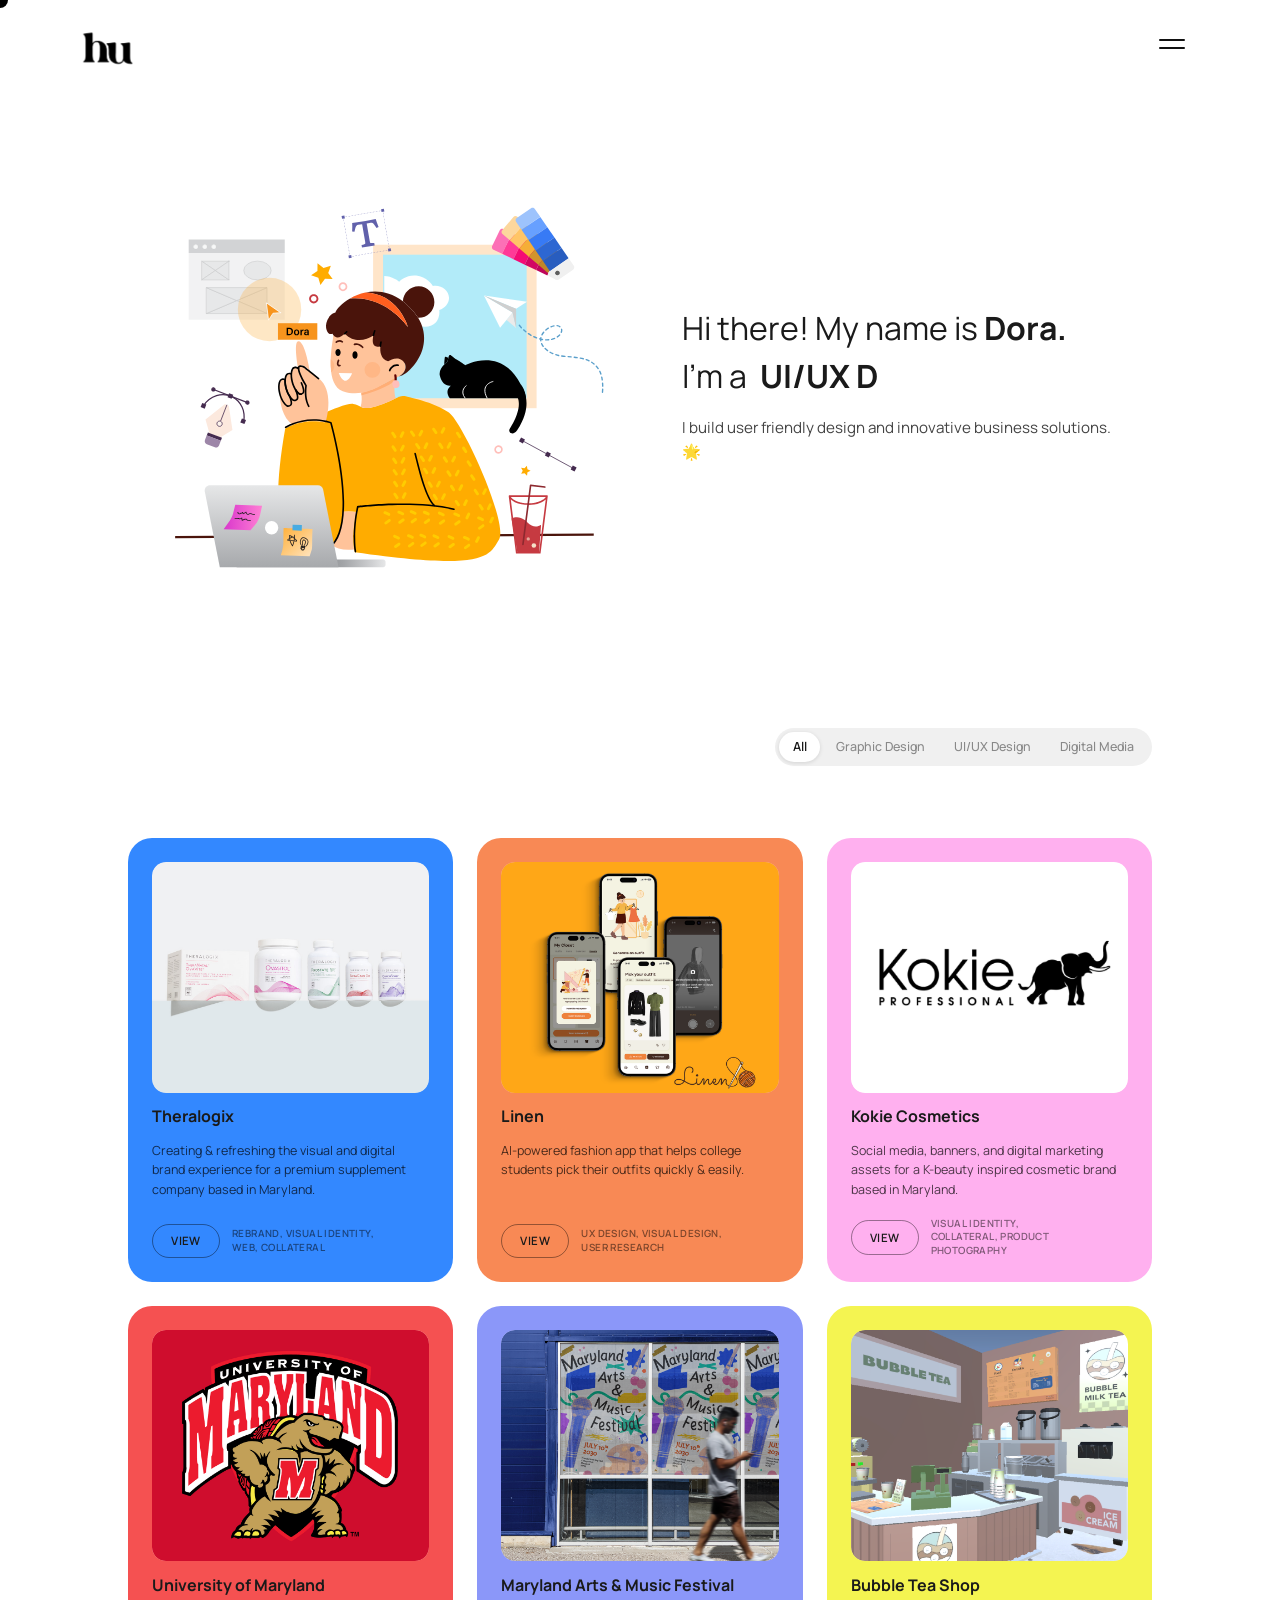
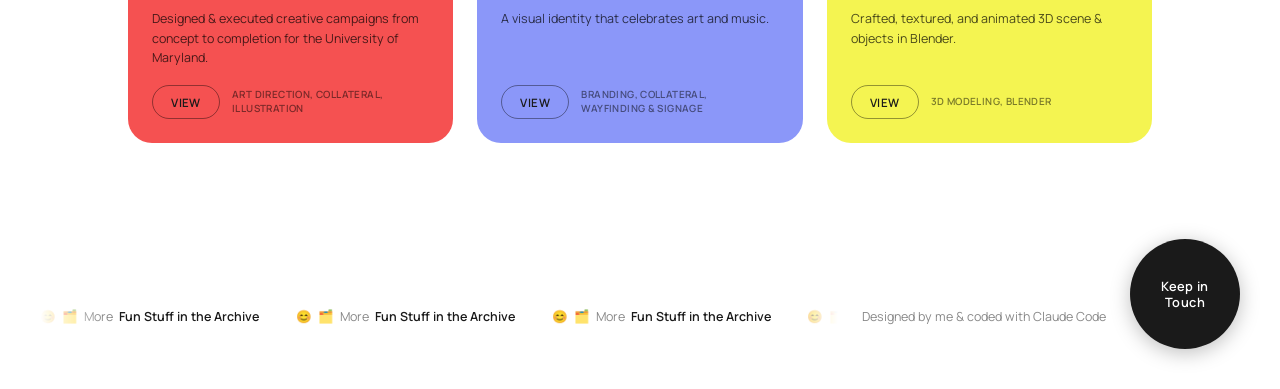
==== index.html @ 6d5c92c2 "Smooth ticker speed transition on hover using JS lerp Co-Authored-By: Claude Sonnet 4.6 <noreply@ant" ====
<!DOCTYPE html>
<html lang="en">
<head>
  <meta charset="UTF-8" />
  <meta name="viewport" content="width=device-width, initial-scale=1.0" />
  <title>Dora Hu Design</title>
  <meta name="description" content="Dora is a graphic designer based in the Washington, D.C. metro area, specializing in Graphic Design, UI/UX design, and 3D modeling." />
  
  <link rel="preconnect" href="https://fonts.googleapis.com" />
  <link rel="preconnect" href="https://fonts.gstatic.com" crossorigin />
  <link href="https://fonts.googleapis.com/css2?family=Playfair+Display:ital,wght@1,700&family=Inter:wght@300;400;500;600;700&family=Manrope:wght@400;500;600;700&display=swap" rel="stylesheet" />

  <style>
    *, *::before, *::after { box-sizing: border-box; margin: 0; padding: 0; }

    body {
      font-family: 'Manrope', sans-serif;
      background: #ffffff;
      color: #1a1a1a;
      min-height: 100vh;
      overflow-x: hidden;
      position: relative;
    }

    a { text-decoration: none; color: inherit; }

    /* ─── NAV ─────────────────────────────────────────────── */
    nav {
      position: fixed;
      top: 0; left: 0; right: 0;
      z-index: 200;
      display: flex;
      align-items: center;
      justify-content: space-between;
      padding: 1rem 3rem;
      background: rgba(255,255,255,0.95);
      backdrop-filter: blur(10px);
    }

    .nav-logo {
      display: flex;
      align-items: center;
    }

    .nav-logo img {
      height: 36px;
      width: auto;
      display: block;
    }

    .nav-links {
      display: flex;
      align-items: center;
      gap: 2.25rem;
      list-style: none;
    }

    .nav-links a {
      font-family: 'Manrope', sans-serif;
      font-size: 0.9rem;
      font-weight: 400;
      color: #1a1a1a;
      transition: opacity 0.2s;
    }

    .nav-links a:hover { opacity: 0.5; }

    /* ─── HERO ────────────────────────────────────────────── */
    .hero {
      min-height: 80vh;
      width: 100%;
      display: flex;
      flex-direction: row;
      align-items: center;
      justify-content: center;
      padding: 5rem 4rem 2rem;
      gap: 4rem;
      box-sizing: border-box;
    }

    .hero-illustration {
      flex: 0 0 40%;
      display: flex;
      align-items: center;
      justify-content: flex-end;
    }

    .hero-illustration img {
      width: 100%;
      max-width: 580px;
      height: auto;
      display: block;
    }

    #dora-svg-wrapper {
      width: 100%;
      max-width: 780px;
    }

    #dora-svg-wrapper svg {
      width: 100%;
      height: auto;
      overflow: visible;
    }

    .hero-text {
      flex: 1 1 50%;
      text-align: left;
      max-width: 440px;
    }

    .hero-text h1 {
      font-family: 'Manrope', sans-serif;
      font-size: clamp(1.4rem, 2.5vw, 2rem);
      font-weight: 400;
      line-height: 1.5;
      color: #1a1a1a;
    }

    .hero-text h1 .name {
      font-weight: 700;
    }

    .hero-text h1 .role-line {
      display: flex;
      justify-content: flex-start;
      gap: 0.4em;
    }

    .hero-text h1 .role-label { font-weight: 400; }

    .hero-text h1 .role-typed {
      font-weight: 700;
    }

    .hero-tagline {
      margin-top: 1rem;
      font-family: 'Manrope', sans-serif;
      font-size: 0.95rem;
      font-weight: 400;
      color: #444;
      line-height: 1.6;
    }

    /* ─── SECTION TITLE ──────────────────────────────────── */
    .section-title {
      text-align: center;
      font-family: 'Manrope', sans-serif;
      font-size: 1.05rem;
      font-weight: 500;
      color: #1a1a1a;
      padding: 0.5rem 0 2.5rem;
      display: flex;
      align-items: center;
      justify-content: flex-end;
      gap: 0.5rem;
      width: 80%;
      margin: 0 auto;
    }

    .section-title-label {
      display: flex;
      align-items: center;
      gap: 0.5rem;
    }

    /* ─── FILTER TOGGLE ──────────────────────────────────── */
    .filter-toggle {
      display: flex;
      align-items: center;
      background: #f0f0f0;
      border-radius: 2rem;
      padding: 4px;
      gap: 2px;
      position: relative;
    }

    .filter-pill {
      position: absolute;
      top: 4px;
      left: 4px;
      height: calc(100% - 8px);
      background: #ffffff;
      border-radius: 2rem;
      box-shadow: 0 1px 4px rgba(0,0,0,0.12);
      transition: transform 0.3s cubic-bezier(0.34, 1.2, 0.64, 1), width 0.3s cubic-bezier(0.34, 1.2, 0.64, 1);
      pointer-events: none;
      z-index: 0;
    }

    .filter-btn {
      font-family: 'Manrope', sans-serif;
      font-size: 0.78rem;
      font-weight: 500;
      color: #888;
      background: none;
      border: none;
      border-radius: 2rem;
      padding: 0.4rem 0.85rem;
      cursor: pointer;
      transition: color 0.2s ease;
      white-space: nowrap;
      position: relative;
      z-index: 1;
    }

    .filter-btn:hover { color: #1a1a1a; }

    .filter-btn.active {
      color: #1a1a1a;
      font-weight: 600;
    }

    @media (max-width: 620px) {
      .section-title { flex-direction: column; align-items: flex-start; width: calc(100% - 3.5rem); }
      .filter-toggle { flex-wrap: wrap; }
      .filter-btn { font-size: 0.72rem; padding: 0.35rem 0.7rem; }
    }

    /* ─── WORKS GRID ─────────────────────────────────────── */
    .works {
      padding: 2rem 0 4rem;
      width: 80%;
      margin: 0 auto;
    }

    .works-grid {
      display: grid;
      grid-template-columns: repeat(3, 1fr);
      gap: 1.5rem;
    }

    .work-card {
      border-radius: 24px;
      padding: 1.5rem 1.5rem 1.5rem;
      display: flex;
      flex-direction: column;
      gap: 0.85rem;
      transition: transform 0.25s ease, box-shadow 0.25s ease, opacity 0.22s ease;
      cursor: pointer;
      box-shadow: none;
      opacity: 1;
    }

    .work-card:hover {
      transform: translateY(-4px) rotate(1deg);
      box-shadow: 6px 8px 6px rgba(0,0,0,0.12);
    }

    .card-theralogix  { background: #3388FF; }
    .card-linen       { background: #F88955; }
    .card-kokie       { background: #FFB0EF; }
    .card-umd         { background: #F55151; }
    .card-mamf        { background: #8B97F9; }
    .card-boba        { background: #F4F451; }

    .work-card .card-img {
      width: 100%;
      border-radius: 14px;
      overflow: hidden;
      aspect-ratio: 3/2.5;
      background: rgba(255,255,255,0.35);
      display: flex;
      align-items: center;
      justify-content: center;
    }

    .work-card .card-img img {
      width: 100%;
      height: 100%;
      object-fit: cover;
      display: block;
      border-radius: 10px;
    }

    .card-img-placeholder {
      width: 100%;
      height: 100%;
      display: flex;
      align-items: center;
      justify-content: center;
      font-family: 'Manrope', sans-serif;
      font-size: 0.75rem;
      font-weight: 600;
      letter-spacing: 0.1em;
      color: rgba(255,255,255,0.6);
      text-transform: uppercase;
    }

    .card-theralogix .card-img-placeholder { color: rgba(30,60,120,0.45); }
    .card-boba .card-img-placeholder { color: rgba(80,80,0,0.4); }

    .work-card h3 {
      font-family: 'Manrope', sans-serif;
      font-size: 1rem;
      font-weight: 700;
      color: #1a1a1a;
      line-height: 1.3;
    }

    .work-card .card-desc {
      font-family: 'Manrope', sans-serif;
      font-size: 0.78rem;
      font-weight: 400;
      color: rgba(0,0,0,0.7);
      line-height: 1.55;
      flex: 1;
    }

    .card-footer {
      display: flex;
      align-items: center;
      gap: 0.75rem;
      flex-wrap: wrap;
      margin-top: 0.25rem;
    }

    .card-view-btn {
      display: inline-flex;
      align-items: center;
      justify-content: center;
      overflow: hidden;
      width: 68px;
      padding: 0.55rem 0;
      border: 1.5px solid rgba(0,0,0,0.4);
      border-radius: 2rem;
      font-family: 'Manrope', sans-serif;
      font-size: 0.72rem;
      font-weight: 600;
      color: #1a1a1a;
      letter-spacing: 0.04em;
      white-space: nowrap;
      flex-shrink: 0;
      position: relative;
      transition: background 0.2s;
    }

    .card-view-btn:hover { background: rgba(0,0,0,0.08); }

    .card-view-btn .btn-text {
      display: inline-block;
      transition: transform 0.25s ease;
    }

    .card-view-btn .btn-arrow {
      position: absolute;
      right: 10px;
      opacity: 0;
      transform: translateX(4px);
      transition: opacity 0.25s ease, transform 0.25s ease;
    }

    @keyframes textSlide {
      0%   { transform: translateX(0); }
      40%  { transform: translateX(-5px); }
      65%  { transform: translateX(-3px); }
      80%  { transform: translateX(-4.5px); }
      100% { transform: translateX(-4px); }
    }

    .work-card:hover .btn-text {
      animation: textSlide 0.4s cubic-bezier(0.34, 1.56, 0.64, 1) forwards;
    }

    .work-card:hover .btn-arrow {
      opacity: 1;
      transform: translateX(0);
    }

    .card-tags {
      font-family: 'Manrope', sans-serif;
      font-size: 0.62rem;
      font-weight: 600;
      color: rgba(0,0,0,0.5);
      text-transform: uppercase;
      letter-spacing: 0.04em;
      line-height: 1.4;
    }

    /* ─── FOOTER ─────────────────────────────────────────── */
    footer {
      border-top: none;
      padding: 2rem 2.5rem 2.5rem;
      display: flex;
      align-items: center;
      gap: 1.5rem;
    }

    .footer-archive {
      display: flex;
      align-items: center;
      overflow: hidden;
      flex: 1;
      min-width: 0;
      margin-top: 2.75rem;
      -webkit-mask-image: linear-gradient(to right, transparent 0%, black 8%, black 92%, transparent 100%);
      mask-image: linear-gradient(to right, transparent 0%, black 8%, black 92%, transparent 100%);
    }

    @keyframes ticker {
      0%   { transform: translateX(0); }
      100% { transform: translateX(-50%); }
    }

    .archive-ticker {
      display: flex;
      gap: 1.5rem;
      white-space: nowrap;
      animation: ticker 12s linear infinite;
      width: max-content;
    }


    .archive-item {
      display: flex;
      align-items: center;
      gap: 0.4rem;
      font-family: 'Manrope', sans-serif;
      font-size: 0.78rem;
      color: #888;
    }

    .archive-item strong { color: #1a1a1a; font-weight: 600; }

    .footer-right {
      display: flex;
      gap: 1.75rem;
      list-style: none;
      flex-shrink: 0;
      margin-right: calc(110px + 1.5rem); /* space for Keep in Touch button */
    }

    .footer-right a {
      font-family: 'Manrope', sans-serif;
      font-size: 0.82rem;
      font-weight: 500;
      color: #666;
      transition: color 0.2s;
    }

    .footer-right a:hover { color: #1a1a1a; }

    .footer-credit {
      font-family: 'Manrope', sans-serif;
      font-size: 0.78rem;
      font-weight: 400;
      color: #888;
      flex-shrink: 0;
      white-space: nowrap;
      margin-top: 2.75rem;
    }

    .footer-btn {
      flex-shrink: 0;
      position: static;
      box-shadow: 0 4px 20px rgba(0,0,0,0.25);
    }

    /* ─── FLOATING KEEP IN TOUCH ─────────────────────────── */
    .floating-anchor {
      position: absolute;
      bottom: 1.5rem;
      right: 1.5rem;
      z-index: 300;
      width: 110px;
      height: 110px;
    }

    .floating-btn {
      display: flex;
      align-items: center;
      justify-content: center;
      text-align: center;
      width: 110px;
      height: 110px;
      border-radius: 50%;
      background: #1a1a1a;
      color: #fff;
      font-family: 'Manrope', sans-serif;
      font-size: 0.8rem;
      font-weight: 600;
      line-height: 1.3;
      letter-spacing: 0.03em;
      cursor: pointer;
      box-shadow: 0 4px 20px rgba(0,0,0,0.25);
      text-decoration: none;
      transition: box-shadow 0.3s ease, background 0.2s ease;
    }

    .floating-btn:hover {
      background: #2617FF;
    }

    /* ─── MOBILE ─────────────────────────────────────────── */
    @media (max-width: 1024px) and (min-width: 621px) {
      .works-grid { grid-template-columns: repeat(2, 1fr); }
    }

    /* Hamburger — hidden on desktop */
    .nav-hamburger {
      display: none;
      flex-direction: column;
      justify-content: center;
      gap: 5px;
      background: none;
      border: none;
      padding: 4px;
      cursor: pointer;
      z-index: 9999;
      position: relative;
    }

    .nav-hamburger span {
      display: block;
      width: 22px;
      height: 2px;
      background: #1a1a1a;
      border-radius: 2px;
      transition: transform 0.25s ease, opacity 0.2s ease;
    }

    .nav-hamburger.open span:nth-child(1) { transform: translateY(7px) rotate(45deg); }
    .nav-hamburger.open span:nth-child(2) { opacity: 0; }
    .nav-hamburger.open span:nth-child(3) { transform: translateY(-7px) rotate(-45deg); }

    @media (max-width: 620px) {
      nav { padding: 1rem 1.5rem; }

      .nav-links {
        display: none;
        position: fixed;
        top: 0; left: 0;
        width: 100vw;
        height: 100vh;
        background: #ffffff;
        flex-direction: column;
        align-items: center;
        justify-content: center;
        gap: 2.5rem;
        z-index: 9000;
        padding-top: 0;
      }

      .nav-links.open { display: flex; }

      .nav-links a {
        font-size: 1.6rem;
        font-weight: 700;
        color: #1a1a1a;
      }

      .nav-hamburger { display: flex; }

      .hero { flex-direction: column; padding: 5rem 1.5rem 2rem; text-align: center; min-height: 100svh; justify-content: center; }
      .hero-illustration { flex: none; width: 65%; max-width: 260px; }
      .hero-illustration img { max-width: 100%; }
      .hero-text { text-align: center; align-items: center; }
      .hero-text h1 .role-line { justify-content: center; }

      .works { padding: 1.5rem 1.75rem 3rem; }
      .works-grid { grid-template-columns: 1fr; }

      footer { flex-direction: column; padding: 1.25rem; }
      .footer-archive { display: none; }
    }


    /* ─── CUSTOM CURSOR ──────────────────────────────────── */
    @media (hover: hover) {

      #cursor {
        position: fixed;
        width: 16px;
        height: 16px;
        border-radius: 50%;
        background: #fff;
        pointer-events: none;
        z-index: 99999;
        transform: translate(-50%, -50%);
        transition: width 0.18s ease, height 0.18s ease;
        mix-blend-mode: difference;
      }

      #cursor.hovering {
        width: 44px;
        height: 44px;
      }
    }
  </style>
  <script src="https://cdnjs.cloudflare.com/ajax/libs/gsap/3.12.5/gsap.min.js"></script>
  <link rel="stylesheet" href="BubbleMenu-v2.css" />
  <script src="BubbleMenu-v2.js"></script>
  <script>
    (function(){
      var c=document.createElement("canvas");c.width=64;c.height=64;
      var ctx=c.getContext("2d"),img=new Image();
      img.onload=function(){
        var pad=2,size=64-pad*2,sc=Math.min(size/img.width,size/img.height);
        var w=img.width*sc,h=img.height*sc;
        ctx.drawImage(img,(64-w)/2,(64-h)/2,w,h);
        var l=document.createElement("link");l.rel="icon";l.type="image/png";
        l.href=c.toDataURL("image/png");document.head.appendChild(l);
      };img.src="HU_Logo.png";
    })();
  </script>
  <!-- Google Analytics -->
  <script async src="https://www.googletagmanager.com/gtag/js?id=G-CXSVPXK3VE"></script>
  <script>
    window.dataLayer = window.dataLayer || [];
    function gtag(){dataLayer.push(arguments);}
    gtag('js', new Date());
    gtag('config', 'G-CXSVPXK3VE');
  </script>
</head>
<body>

<div id="cursor"></div>

<!-- NAV -->
<nav>
  <a href="#" class="nav-logo">
    <img src="HU_Logo.png" alt="Hu Logo" />
  </a>
  <ul class="nav-links" id="nav-links">
    <li><a href="#works">Work</a></li>
    <li><a href="about.html">About</a></li>
    <li><a href="services.html">Services</a></li>
    <li><a href="#">Playground</a></li>
    <li><a href="#">Photography</a></li>

  </ul>

  <button class="nav-hamburger" id="hamburger" aria-label="Menu">
    <span></span><span></span><span></span>
  </button>
</nav>

<!-- HERO -->
<section class="hero">
  <div class="hero-illustration">
    <div id="dora-svg-wrapper" style="width:100%;cursor:pointer;">
<svg xmlns="http://www.w3.org/2000/svg" xmlns:xlink="http://www.w3.org/1999/xlink" viewBox="0 0 3000 3000">
  <defs>
    <style>
      .cls-1, .cls-2 {
        fill: none;
      }

      .cls-3 {
        fill: #377af5;
      }

      .cls-4 {
        fill: #fbb040;
        opacity: .3;
      }

      .cls-5 {
        fill: #ffbeb9;
      }

      .cls-6 {
        fill: #fc0;
      }

      .cls-7 {
        fill: #47abe2;
      }

      .cls-8 {
        fill: #8d292f;
      }

      .cls-9 {
        fill: #ffb786;
      }

      .cls-10 {
        fill: #c63a41;
      }

      .cls-11 {
        fill: #fce9de;
      }

      .cls-12 {
        fill: #f8ebd1;
      }

      .cls-13 {
        fill: #ffc39a;
      }

      .cls-14, .cls-15, .cls-2 {
        stroke-linecap: round;
        stroke-linejoin: round;
      }

      .cls-14, .cls-16 {
        fill: #d1d3d4;
        stroke-width: 4px;
      }

      .cls-14, .cls-16, .cls-17 {
        stroke: #939598;
      }

      .cls-18 {
        fill: url(#linear-gradient-4);
      }

      .cls-19 {
        fill: url(#linear-gradient-3);
      }

      .cls-20 {
        fill: url(#linear-gradient-2);
      }

      .cls-21 {
        fill: #231f20;
      }

      .cls-22 {
        fill: #ff3997;
      }

      .cls-23 {
        fill: #ebebeb;
      }

      .cls-24 {
        fill: #bf8728;
      }

      .cls-25 {
        fill: url(#radial-gradient);
      }

      .cls-15, .cls-26, .cls-27 {
        stroke-width: 5px;
      }

      .cls-15, .cls-28 {
        stroke: #fff;
      }

      .cls-15, .cls-29 {
        fill: #f7941d;
      }

      .cls-30 {
        fill: url(#linear-gradient);
      }

      .cls-31, .cls-26 {
        fill: #452b4f;
      }

      .cls-32 {
        fill: #ffae76;
      }

      .cls-33 {
        fill: #b2ebf9;
      }

      .cls-26, .cls-16, .cls-27, .cls-28, .cls-17 {
        stroke-miterlimit: 10;
      }

      .cls-26, .cls-27 {
        stroke: #452b4f;
      }

      .cls-34 {
        fill: #ffbfba;
      }

      .cls-35 {
        fill: #f50b75;
      }

      .cls-27 {
        fill: #fdf3eb;
      }

      .cls-36 {
        clip-path: url(#clippath-1);
      }

      .cls-37 {
        clip-path: url(#clippath-2);
      }

      .cls-38 {
        fill: #bf065a;
      }

      .cls-39 {
        fill: #fff;
      }

      .cls-28 {
        stroke-width: 6px;
      }

      .cls-40 {
        fill: #f0f0f0;
      }

      .cls-2 {
        stroke: #5a9fcb;
        stroke-dasharray: 20;
        stroke-width: 9px;
      }

      .cls-41 {
        fill: #67a0ff;
      }

      .cls-42 {
        fill: #9dc3fc;
      }

      .cls-43 {
        fill: #ffc567;
      }

      .cls-44 {
        opacity: .5;
      }

      .cls-45 {
        fill: #5f0000;
      }

      .cls-46 {
        fill: #5e5e5e;
      }

      .cls-47 {
        fill: #d2942d;
      }

      .cls-48 {
        fill: #6161ab;
      }

      .cls-49 {
        fill: #f5ae37;
      }

      .cls-50 {
        fill: #d20763;
      }

      .cls-51 {
        fill: #fcd79d;
      }

      .cls-52 {
        fill: #2d67d2;
      }

      .cls-53 {
        fill: #fc70b6;
      }

      .cls-54 {
        fill: #e6e7e8;
      }

      .cls-55 {
        fill: #ffe5c9;
      }

      .cls-56 {
        fill: #285dbf;
      }

      .cls-57 {
        fill: #9d86a8;
      }

      .cls-17 {
        fill: #f1f2f2;
        stroke-width: 2px;
      }

      .cls-58 {
        fill: #ff5f1f;
      }

      .cls-59 {
        fill: #4a140b;
      }

      .cls-60 {
        fill: #4a140b;
      }

      .cls-61 {
        fill: #ffac00;
      }

      .cls-62 {
        fill: #cfcfcf;
      }

      .cls-63 {
        fill: #a7a9ac;
      }
    </style>
    <clipPath id="clippath-1">
      <rect class="cls-1" x="1465.38" y="673.79" width="931.87" height="931.87"/>
    </clipPath>
    <clipPath id="clippath-2">
      <path class="cls-13" d="M1540.32,1610.07c-39.2,19.26-125.84,59.49-172.18,63.61-29.75,2.63-44.17-1.57-56.52-7.38,9.11-26.9,7.22-62.79,3.48-90.49,71.63-11.95,136.33-52.22,200.68-87.25,6.77-2.52,13.09-5.13,18.96-7.78-3.93,38.32-7.49,99.52,5.58,129.29Z"/>
    </clipPath>
    <radialGradient id="radial-gradient" cx="893.37" cy="2418.91" fx="460.6" fy="2725.75" r="530.52" gradientTransform="translate(-1490.67 90.8) rotate(-30.13) scale(1 1.33)" gradientUnits="userSpaceOnUse">
      <stop offset=".45" stop-color="#f894ff"/>
      <stop offset=".49" stop-color="#f898ff" stop-opacity=".96"/>
      <stop offset=".58" stop-color="#f9a4ff" stop-opacity=".85"/>
      <stop offset=".68" stop-color="#fab7ff" stop-opacity=".67"/>
      <stop offset=".81" stop-color="#fcd2ff" stop-opacity=".42"/>
      <stop offset=".96" stop-color="#fef4ff" stop-opacity=".1"/>
      <stop offset="1" stop-color="#fff" stop-opacity="0"/>
    </radialGradient>
    <linearGradient id="linear-gradient" x1="1481.6" y1="2684.66" x2="508.65" y2="2684.66" gradientUnits="userSpaceOnUse">
      <stop offset="0" stop-color="#e6e7e8"/>
      <stop offset=".09" stop-color="#cfd0d2"/>
      <stop offset=".28" stop-color="#a3a5a8"/>
      <stop offset=".38" stop-color="#939598"/>
    </linearGradient>
    <linearGradient id="linear-gradient-2" x1="739.7" y1="2176.38" x2="739.7" y2="2710.33" gradientUnits="userSpaceOnUse">
      <stop offset="0" stop-color="#e6e7e8"/>
      <stop offset="1" stop-color="#a7a9ac"/>
    </linearGradient>
    <linearGradient id="linear-gradient-3" x1="811.34" y1="2451.62" x2="987.92" y2="2628.2" gradientUnits="userSpaceOnUse">
      <stop offset=".03" stop-color="#ffb341"/>
      <stop offset="1" stop-color="#ffe2ba"/>
    </linearGradient>
    <linearGradient id="linear-gradient-4" x1="422.08" y1="2391.73" x2="666.9" y2="2391.73" gradientUnits="userSpaceOnUse">
      <stop offset="0" stop-color="#d937cc"/>
      <stop offset="1" stop-color="#ff7fd4"/>
    </linearGradient>
  </defs>
  <g id="Stars2">
    <g id="Circle3">
      <path class="cls-34" d="M2191.4,1950.87c-4.07-14.1,4.08-28.88,18.18-32.96,14.1-4.07,28.88,4.08,32.95,18.18,4.07,14.1-4.08,28.88-18.18,32.95-14.1,4.07-28.88-4.08-32.95-18.18ZM2232.33,1939.04c-2.45-8.47-11.33-13.37-19.8-10.92-8.47,2.45-13.37,11.33-10.92,19.8s11.33,13.37,19.8,10.92c8.47-2.45,13.37-11.33,10.92-19.8Z"/>
    </g>
    <g id="Star2">
      <polygon class="cls-61" points="2396.54 2110.15 2385.43 2094.29 2366.06 2094.45 2377.71 2078.98 2371.58 2060.61 2389.89 2066.91 2405.46 2055.4 2405.13 2074.76 2420.89 2086.01 2402.37 2091.68 2396.54 2110.15"/>
    </g>
  </g>
  <g id="Stars1">
    <g id="Circle2">
      <path class="cls-34" d="M1204.23,910.57c-14.67,0-26.61-11.94-26.61-26.61s11.94-26.61,26.61-26.61,26.61,11.94,26.61,26.61-11.94,26.61-26.61,26.61ZM1204.23,867.97c-8.82,0-15.99,7.17-15.99,15.99s7.17,15.99,15.99,15.99,15.99-7.17,15.99-15.99-7.17-15.99-15.99-15.99Z"/>
    </g>
    <g id="Circle1">
      <path class="cls-10" d="M1014.09,989.08c-14.67,0-26.61-11.94-26.61-26.61s11.94-26.61,26.61-26.61,26.61,11.94,26.61,26.61-11.94,26.61-26.61,26.61ZM1014.09,946.48c-8.82,0-15.99,7.17-15.99,15.99s7.17,15.99,15.99,15.99,15.99-7.17,15.99-15.99-7.17-15.99-15.99-15.99Z"/>
    </g>
    <g id="Star1">
      <polygon class="cls-61" points="1079.21 857.94 1056.99 826.22 1018.26 826.54 1041.56 795.6 1029.28 758.87 1065.91 771.47 1097.05 748.44 1096.39 787.17 1127.91 809.67 1090.87 821 1079.21 857.94"/>
    </g>
  </g>
  <g id="Window">
    <rect id="Window_Frame" data-name="Window Frame" class="cls-55" x="1400.47" y="610.12" width="1064.36" height="1064.36"/>
    <g id="Sky_View" data-name="Sky View">
      <rect id="Sky" class="cls-33" x="1465.37" y="675.01" width="934.56" height="934.56"/>
    </g>
    <g id="Cloud">
      <g class="cls-36">
        <path id="Cloud-2" data-name="Cloud" class="cls-39" d="M1338.32,879.04c7.25-10.35,36.25-49.17,90.12-61.69,72.12-16.76,127.42,27.91,133.83,33.28,6.25-6.05,47.81-44.92,110.05-39.78,70.03,5.78,105.77,62.28,109.37,68.19,55.86-9.25,103.18,30.95,105.25,74.88,1.6,34.01-23.97,68.95-63.41,81.29.81,7.3,5.35,54.39-26.01,84.54-35.09,33.73-102.26,33.91-152.83-9.76-24.54,13.73-91.65,46.86-176.92,34.01-40.13-6.05-71.57-20.36-92.62-32.39-50.14,27.92-108.82,13.78-133.67-24.39-17.35-26.65-16.91-63.01-.93-94.3-30.51-41.07-20.96-94.84,11.47-117.06,23.57-16.15,58.15-14.9,86.31,3.16Z"/>
      </g>
    </g>
  </g>
  <g id="Cat">
    <g id="Body">
      <path d="M2396.27,1609.82h-51.68l-201.24-.08-143.29-.06h0l-99.87-.04c-35.3-45.04-1.06-75.98,6.7-82.1-33.43,3.72-60.32-15.69-72.09-65.55-6.8-28.77,12.53-55.4,29-72.1,5.31-5.39,10.33-9.75,14.07-12.81,4.35-3.56,7.42-8.45,8.69-13.92l4.08-17.48,2.26-9.71c1.61-6.92,9.92-9.73,15.4-5.23,10.78,8.84,26.74,21.34,38.46,27.95,19.37,10.91,53.42,35.61,53.42,35.61,0,0,233.25-127.41,360.11,123.17,0,0,1.03,1.09,2.76,3.24,7.59,9.5,28.57,39.79,33.23,89.11Z"/>
      <path class="cls-28" d="M2182.95,1500.25s-90.03,17.22-39.56,109.58"/>
      <path class="cls-28" d="M2000.05,1609.68c-39.35-50.38,8.31-83.07,8.31-83.07"/>
      <path d="M1890.63,1345.68l-4.08,17.48c-1.27,5.47-4.34,10.36-8.69,13.92-3.74,3.06-8.76,7.42-14.07,12.81-.11-14.94,1.72-32.57,3.02-43.06.58-4.74,5.4-7.72,9.9-6.11l13.92,4.96Z"/>
    </g>
    <path id="Tail" d="M2339.24,1816.91s-17.54,30.43-42.28,19.32c0,0-19.1-12.32-5.46-29.46,0,0,72.37-107.91,55.24-184.92-2.25-10.13-6.05-19.72-11.76-28.47l30.21-60.64c14.93,18.7,81.69,117.82-25.95,284.17Z"/>
  </g>
  <g id="Desktop">
    <g id="Desktop-2" data-name="Desktop">
      <line class="cls-60" x1="111.49" y1="2513.99" x2="2836.71" y2="2497.63"/>
      <rect class="cls-60" x="111.46" y="2499.17" width="2725.27" height="13.28" transform="translate(-14.66 8.68) rotate(-.34)"/>
    </g>
  </g>
  <g id="Drink">
    <g>
      <path id="Cup" class="cls-10" d="M2536.31,2243.57c-1-1.14-2.45-1.79-3.98-1.79h-243.6c-1.52,0-2.98.66-3.99,1.8-1,1.15-1.47,2.68-1.27,4.19l.42,3.27h0s18.15,143.27,18.15,143.27l28.55,225.46h159.92l26.71-210.94,19.93-157.43v-.02l.45-3.64c.19-1.51-.28-3.02-1.29-4.17ZM2505.17,2419.38c-.19,1.94-1.69,13.29-1.88,14.83l-.03.21-22.11,174.73h-141.2s-26.66-210.62-26.68-210.78c-.01-.06-.11-.89-.34-2.7-.22-1.77-.55-4.48-1.06-8.3-.24-2.04-.51-4.07-.77-6.1-.4-3.14-.8-6.29-1.19-9.43-.53-4.17-1.06-8.35-1.59-12.52-.62-4.88-1.24-9.75-1.85-14.63-.67-5.23-1.33-10.46-1.99-15.7-.67-5.25-1.34-10.51-2-15.77-.63-4.94-1.26-9.89-1.88-14.83-.55-4.3-1.09-8.59-1.63-12.88-.42-3.31-.84-6.62-1.26-9.92-.25-1.98-.5-3.97-.76-5.95-.05-.42-.1-.84-.15-1.26.19.19.4.37.59.55.28.26.56.51.84.77.59.54,1.2,1.07,1.81,1.6.28.23.55.47.83.7.77.65,1.56,1.28,2.36,1.91.12.1.24.2.37.29,24.37,18.9,55.62,27.19,85.95,29.42,32.68,2.41,65.84.8,96.5-11.71,8.03-3.27,15.8-7.21,23.12-11.86,3.01-1.91,5.95-3.93,8.77-6.12.41-.33.81-.66,1.22-.99.61-.49,1.22-.98,1.81-1.48.42-.36.83-.73,1.24-1.09.54-.48,1.09-.96,1.61-1.45.15-.13.31-.27.45-.4l-19.1,150.86ZM2524.16,2252.77c-.2.28-.43.55-.64.82-3.06,3.96-6.84,7.74-11.33,11.33-2.12,1.69-4.37,3.34-6.8,4.94-.25.17-.51.34-.76.51-.46.29-.93.59-1.42.89-1.9,1.18-3.61,2.18-5.29,3.09-.42.24-.84.47-1.28.71-.44.23-.9.47-1.38.71-1.08.57-2.2,1.12-3.34,1.67-.37.18-.75.36-1.13.54-.63.29-1.26.59-2.01.92-.25.1-.51.22-.79.33-.45.22-.91.42-1.4.63s-1,.42-1.55.64c-.4.16-.8.33-1.2.49-.74.31-1.49.61-2.29.9l-.05.02-.27.1c-.46.17-.92.35-1.38.52-.63.24-1.25.47-1.84.68-.02,0-.04.02-.05.02-.1.04-.19.08-.28.12-.06.01-.12.03-.18.05-.03.01-.06.02-.09.03l-6.78,2.22c-1.77.54-3.58,1.05-5.48,1.56-1.14.32-2.29.63-3.52.92-.43.11-.85.21-1.28.32-.42.1-.85.2-1.29.31-.87.2-1.76.4-2.7.59-.72.16-1.45.32-2.2.48-.75.15-1.51.3-2.3.45-1.08.23-2.18.43-3.3.63l-5.88.94c-.81.11-1.62.23-2.44.34-.63.09-1.26.18-1.91.26l-.19.02-.42.05c-.99.11-2.01.23-3.06.34-.35.04-.69.07-1.05.11-.94.11-1.9.2-2.9.28-.33.03-.65.05-1,.08-.23.03-.46.05-.69.07-.69.07-1.39.12-2.2.16-.98.08-1.98.15-3.19.22-.24.02-.49.02-.75.04-.81.05-1.63.07-2.45.1-.43.01-.86.04-1.29.05-.17,0-.33.01-.5.03-.15.02-.3.02-.46.02h-.6c-1.49.06-2.97.08-4.52.11-.5.02-1,.02-1.49.02h-.98c-1.62,0-3.23-.02-4.84-.05-.54-.01-1.07-.04-1.61-.05-1.07-.03-2.13-.06-3.2-.11-.62-.03-1.25-.06-1.87-.1-.97-.05-1.94-.1-2.9-.16-.66-.04-1.32-.1-1.98-.14-.92-.07-1.83-.14-2.74-.22-.68-.06-1.35-.13-2.03-.19-.89-.09-1.77-.17-2.66-.27-.68-.07-1.36-.15-2.04-.23-.86-.11-1.73-.21-2.59-.32-.68-.09-1.35-.19-2.03-.28-.85-.12-1.7-.24-2.55-.37-.67-.11-1.34-.21-2-.32-.84-.14-1.68-.28-2.52-.43-.66-.12-1.32-.24-1.97-.36-.84-.15-1.67-.31-2.49-.48-.65-.13-1.29-.26-1.93-.39-.83-.17-1.65-.35-2.47-.54-.63-.14-1.25-.28-1.87-.42-.82-.19-1.64-.4-2.46-.6-.6-.15-1.21-.3-1.8-.45-.83-.21-1.65-.44-2.47-.66-.57-.16-1.15-.31-1.71-.47-.85-.24-1.68-.49-2.51-.74-.53-.16-1.06-.31-1.59-.48-.87-.27-1.73-.55-2.58-.83-.48-.15-.96-.31-1.43-.46-.95-.33-1.88-.66-2.81-.99-.36-.13-.73-.26-1.09-.39-1.26-.46-2.5-.93-3.72-1.42-.03-.01-.06-.02-.09-.03-1.28-.51-2.53-1.03-3.77-1.56-.19-.08-.37-.17-.56-.25-1.02-.44-2.04-.89-3.03-1.35-.36-.17-.72-.35-1.08-.52-.8-.38-1.61-.77-2.4-1.16-.42-.21-.82-.43-1.23-.64-.72-.37-1.43-.73-2.13-1.11-.43-.24-.86-.48-1.29-.72-.65-.36-1.31-.72-1.94-1.1-.44-.25-.87-.51-1.3-.77-.61-.37-1.22-.74-1.81-1.11-.44-.27-.86-.55-1.28-.82-.58-.37-1.14-.75-1.7-1.13-.42-.28-.84-.57-1.25-.86-.54-.38-1.07-.76-1.59-1.15-.41-.3-.81-.6-1.21-.9-.5-.39-1-.78-1.49-1.17-.39-.31-.78-.62-1.16-.94-.47-.39-.94-.79-1.39-1.19-.38-.32-.75-.65-1.11-.97-.44-.41-.87-.81-1.3-1.22-.35-.33-.7-.67-1.04-1-.41-.41-.81-.83-1.21-1.24-.33-.35-.66-.69-.97-1.04-.39-.42-.75-.84-1.12-1.26-.3-.36-.61-.71-.9-1.06-.36-.43-.69-.87-1.03-1.3-.28-.36-.56-.72-.83-1.08-.04-.06-.08-.12-.12-.18h227.63c-.09.12-.17.24-.27.37Z"/>
      <path id="Liquid" class="cls-10" d="M2503.11,2437.59l-22.12,174.72h-141.19s-26.67-210.61-26.69-210.77c-.01-.06-.1-.89-.33-2.7,23.64-10.06,55.79-14.06,88.18,11.79,4.22,3.34,8.46,7.23,12.67,11.66,35.1,36.96,66.98,30.22,89.48,15.3Z"/>
      <path id="Straw" class="cls-8" d="M2518.96,2182.63l-92.59-10.68c-2.9-.33-5.5,1.72-5.88,4.59l-13.98,107.85-22.32,170.03c-.07.56-.05,1.12.04,1.65l-13.62,105.07c-.38,2.91,1.68,5.57,4.59,5.95.23.03.46.04.69.04,2.63,0,4.91-1.95,5.26-4.63l17.61-135.82c.06-.5.05-.98-.02-1.45l13.46-102.51c.05-.2.11-.39.13-.6l4.48-34.56,1.16-8.8c.01-.1.02-.19.02-.29l12.36-95.37,87.38,10.08c2.89.32,5.55-1.75,5.89-4.67.33-2.92-1.76-5.55-4.67-5.89Z"/>
      <g id="Bubbles">
        <circle class="cls-12" cx="2448.1" cy="2502.04" r="10.81"/>
        <circle class="cls-12" cx="2410.53" cy="2536.81" r="10.81"/>
        <circle class="cls-12" cx="2447.11" cy="2570.03" r="14.77"/>
      </g>
    </g>
  </g>
  <g id="Girl">
    <g>
      <g id="Body-2" data-name="Body">
        <g id="Body-3" data-name="Body">
          <path class="cls-13" d="M1276.5,2595.54c-12.06,1.89-24.59,2.87-37.45,2.87-45.04,0-86.1-12.11-117.2-32.03,22.58-56.46,32.43-128.36,34.42-204.74,24.67-9.48,52.85-14.82,82.78-14.82,17.63,0,34.69,1.86,50.75,5.34-27.41,125.92-22.42,201.77-13.31,243.39Z"/>
          <g>
            <path class="cls-61" d="M2218.42,2525.5c-63.05,103.18-74.87,206.31-936.82,89.11-1.73-5.34-3.48-11.66-5.1-19.07-9.11-41.62-14.1-117.47,13.31-243.39-16.07-3.48-33.12-5.34-50.75-5.34-29.93,0-58.11,5.34-82.78,14.82,6.19-236.22-62.68-515.59-62.68-515.59-10.6-4.01-21.09-7.46-31.39-10.36,6.61-20.42,21.59-72.53,23.16-129.63,38.62-17.98,140.92-63.34,178.5-57.55,24.01,3.69,34.74,11.63,47.75,17.79,12.35,5.82,26.77,10.01,56.52,7.38,46.35-4.12,132.98-44.35,172.18-63.61,12.51-6.11,20.19-10.12,20.19-10.12,0,0,14.37-7.17,30.57-5.39,16.17,1.81,203.1,39.17,295.47,105.55,92.35,66.4,395.36,721.5,331.88,825.4Z"/>
            <path d="M1924.05,2334.56c-.43,0-.87-.05-1.3-.16-123.1-31.14-286.19-32.61-401.35-28.34-124.95,4.62-221.96,16.8-222.92,16.92-2.91.37-5.57-1.69-5.94-4.6-.37-2.91,1.69-5.57,4.6-5.94.97-.12,98.36-12.35,223.77-16.99,115.87-4.3,280.1-2.8,404.44,28.66,2.85.72,4.57,3.61,3.85,6.45-.61,2.41-2.77,4.01-5.15,4.01Z"/>
            <path d="M1795.55,2310.52c-1.26,0-2.52-.44-3.54-1.35-53.3-47.58-98.28-222.39-119.9-306.4-3.92-15.23-7.02-27.26-8.83-33.13-.87-2.8.7-5.78,3.5-6.64,2.8-.87,5.78.7,6.64,3.5,1.89,6.11,4.86,17.65,8.97,33.62,19.69,76.51,65.8,255.69,116.69,301.12,2.19,1.95,2.38,5.31.43,7.5-1.05,1.17-2.51,1.77-3.97,1.77Z"/>
            <path class="cls-6" d="M1591.75,1823.77c-5.23-1.87-9.89,1.09-12.1,5.72-4.01,8.41-8.03,16.82-12.04,25.23-2.2,4.61,1.26,10.51,5.72,12.1,5.23,1.87,9.89-1.09,12.1-5.72,4.01-8.41,8.03-16.82,12.04-25.23,2.2-4.61-1.26-10.51-5.72-12.1Z"/>
            <path class="cls-6" d="M1515.22,1829.68c-4.26,3.56-4.07,9.08-1.19,13.33,5.22,7.72,10.44,15.44,15.66,23.16,2.86,4.24,9.7,4.23,13.33,1.19,4.26-3.56,4.07-9.08,1.19-13.33-5.22-7.72-10.44-15.44-15.66-23.16-2.86-4.24-9.7-4.23-13.33-1.19Z"/>
            <path class="cls-6" d="M1594.17,1912.11c-5.23-1.87-9.89,1.09-12.1,5.72-4.01,8.41-8.03,16.82-12.04,25.23-2.2,4.61,1.26,10.51,5.72,12.1,5.23,1.87,9.89-1.09,12.1-5.72,4.01-8.41,8.03-16.82,12.04-25.23,2.2-4.61-1.26-10.51-5.72-12.1Z"/>
            <path class="cls-6" d="M1517.64,1918.02c-4.26,3.56-4.07,9.08-1.19,13.33,5.22,7.72,10.44,15.44,15.66,23.16,2.86,4.24,9.7,4.23,13.33,1.19,4.26-3.56,4.07-9.08,1.19-13.33-5.22-7.72-10.44-15.44-15.66-23.16-2.86-4.24-9.7-4.23-13.33-1.19Z"/>
            <path class="cls-6" d="M1599.01,1991.98c-5.23-1.87-9.89,1.09-12.1,5.72-4.01,8.41-8.03,16.82-12.04,25.23-2.2,4.61,1.26,10.51,5.72,12.1,5.23,1.87,9.89-1.09,12.1-5.72,4.01-8.41,8.03-16.82,12.04-25.23,2.2-4.61-1.26-10.51-5.72-12.1Z"/>
            <path class="cls-6" d="M1522.48,1997.89c-4.26,3.56-4.07,9.08-1.19,13.33,5.22,7.72,10.44,15.44,15.66,23.16,2.86,4.24,9.7,4.23,13.33,1.19,4.26-3.56,4.07-9.08,1.19-13.33-5.22-7.72-10.44-15.44-15.66-23.16-2.86-4.24-9.7-4.23-13.33-1.19Z"/>
            <path class="cls-6" d="M1602.64,2067.01c-5.23-1.87-9.89,1.09-12.1,5.72-4.01,8.41-8.03,16.82-12.04,25.23-2.2,4.61,1.26,10.51,5.72,12.1,5.23,1.87,9.89-1.09,12.1-5.72,4.01-8.41,8.03-16.82,12.04-25.23,2.2-4.61-1.26-10.51-5.72-12.1Z"/>
            <path class="cls-6" d="M1526.11,2072.92c-4.26,3.56-4.07,9.08-1.19,13.33,5.22,7.72,10.44,15.44,15.66,23.16,2.86,4.24,9.7,4.23,13.33,1.19,4.26-3.56,4.07-9.08,1.19-13.33-5.22-7.72-10.44-15.44-15.66-23.16-2.86-4.24-9.7-4.23-13.33-1.19Z"/>
            <path class="cls-6" d="M1606.27,2143.24c-5.23-1.87-9.89,1.09-12.1,5.72-4.01,8.41-8.03,16.82-12.04,25.23-2.2,4.61,1.26,10.51,5.72,12.1,5.23,1.87,9.89-1.09,12.1-5.72,4.01-8.41,8.03-16.82,12.04-25.23,2.2-4.61-1.26-10.51-5.72-12.1Z"/>
            <path class="cls-6" d="M1529.74,2149.15c-4.26,3.56-4.07,9.08-1.19,13.33,5.22,7.72,10.44,15.44,15.66,23.16,2.86,4.24,9.7,4.23,13.33,1.19,4.26-3.56,4.07-9.08,1.19-13.33-5.22-7.72-10.44-15.44-15.66-23.16-2.86-4.24-9.7-4.23-13.33-1.19Z"/>
            <path class="cls-6" d="M1608.7,2220.69c-5.23-1.87-9.89,1.09-12.1,5.72-4.01,8.41-8.03,16.82-12.04,25.23-2.2,4.61,1.26,10.51,5.72,12.1,5.23,1.87,9.89-1.09,12.1-5.72,4.01-8.41,8.03-16.82,12.04-25.23,2.2-4.61-1.26-10.51-5.72-12.1Z"/>
            <path class="cls-6" d="M1532.16,2226.6c-4.26,3.56-4.07,9.08-1.19,13.33,5.22,7.72,10.44,15.44,15.66,23.16,2.86,4.24,9.7,4.23,13.33,1.19,4.26-3.56,4.07-9.08,1.19-13.33-5.22-7.72-10.44-15.44-15.66-23.16-2.86-4.24-9.7-4.23-13.33-1.19Z"/>
            <path class="cls-6" d="M1713.98,1814.09c-5.23-1.87-9.89,1.09-12.1,5.72-4.01,8.41-8.03,16.82-12.04,25.23-2.2,4.61,1.26,10.51,5.72,12.1,5.23,1.87,9.89-1.09,12.1-5.72,4.01-8.41,8.03-16.82,12.04-25.23,2.2-4.61-1.26-10.51-5.72-12.1Z"/>
            <path class="cls-6" d="M1637.44,1820c-4.26,3.56-4.07,9.08-1.19,13.33,5.22,7.72,10.44,15.44,15.66,23.16,2.86,4.24,9.7,4.23,13.33,1.19,4.26-3.56,4.07-9.08,1.19-13.33-5.22-7.72-10.44-15.44-15.66-23.16-2.86-4.24-9.7-4.23-13.33-1.19Z"/>
            <path class="cls-6" d="M1748.05,1895.42c-5.23-1.87-9.89,1.09-12.1,5.72-4.01,8.41-8.03,16.82-12.04,25.23-2.2,4.61,1.26,10.51,5.72,12.1,5.23,1.87,9.89-1.09,12.1-5.72,4.01-8.41,8.03-16.82,12.04-25.23,2.2-4.61-1.26-10.51-5.72-12.1Z"/>
            <path class="cls-6" d="M1671.52,1901.33c-4.26,3.56-4.07,9.08-1.19,13.33,5.22,7.72,10.44,15.44,15.66,23.16,2.86,4.24,9.7,4.23,13.33,1.19,4.26-3.56,4.07-9.08,1.19-13.33-5.22-7.72-10.44-15.44-15.66-23.16-2.86-4.24-9.7-4.23-13.33-1.19Z"/>
            <path class="cls-6" d="M1778.39,1977.05c-5.23-1.87-9.89,1.09-12.1,5.72-4.01,8.41-8.03,16.82-12.04,25.23-2.2,4.61,1.26,10.51,5.72,12.1,5.23,1.87,9.89-1.09,12.1-5.72,4.01-8.41,8.03-16.82,12.04-25.23,2.2-4.61-1.26-10.51-5.72-12.1Z"/>
            <path class="cls-6" d="M1701.85,1982.96c-4.26,3.56-4.07,9.08-1.19,13.33,5.22,7.72,10.44,15.44,15.66,23.16,2.86,4.24,9.7,4.23,13.33,1.19,4.26-3.56,4.07-9.08,1.19-13.33-5.22-7.72-10.44-15.44-15.66-23.16-2.86-4.24-9.7-4.23-13.33-1.19Z"/>
            <path class="cls-6" d="M1800.95,2056.29c-5.23-1.87-9.89,1.09-12.1,5.72-4.01,8.41-8.03,16.82-12.04,25.23-2.2,4.61,1.26,10.51,5.72,12.1,5.23,1.87,9.89-1.09,12.1-5.72,4.01-8.41,8.03-16.82,12.04-25.23,2.2-4.61-1.26-10.51-5.72-12.1Z"/>
            <path class="cls-6" d="M1724.42,2062.2c-4.26,3.56-4.07,9.08-1.19,13.33,5.22,7.72,10.44,15.44,15.66,23.16,2.86,4.24,9.7,4.23,13.33,1.19,4.26-3.56,4.07-9.08,1.19-13.33-5.22-7.72-10.44-15.44-15.66-23.16-2.86-4.24-9.7-4.23-13.33-1.19Z"/>
            <path class="cls-6" d="M1831.07,2144.67c-5.23-1.87-9.89,1.09-12.1,5.72-4.01,8.41-8.03,16.82-12.04,25.23-2.2,4.61,1.26,10.51,5.72,12.1,5.23,1.87,9.89-1.09,12.1-5.72,4.01-8.41,8.03-16.82,12.04-25.23,2.2-4.61-1.26-10.51-5.72-12.1Z"/>
            <path class="cls-6" d="M1754.53,2150.58c-4.26,3.56-4.07,9.08-1.19,13.33,5.22,7.72,10.44,15.44,15.66,23.16,2.86,4.24,9.7,4.23,13.33,1.19,4.26-3.56,4.07-9.08,1.19-13.33-5.22-7.72-10.44-15.44-15.66-23.16-2.86-4.24-9.7-4.23-13.33-1.19Z"/>
            <path class="cls-6" d="M1864.59,2226.09c-5.23-1.87-9.89,1.09-12.1,5.72-4.01,8.41-8.03,16.82-12.04,25.23-2.2,4.61,1.26,10.51,5.72,12.1,5.23,1.87,9.89-1.09,12.1-5.72,4.01-8.41,8.03-16.82,12.04-25.23,2.2-4.61-1.26-10.51-5.72-12.1Z"/>
            <path class="cls-6" d="M1788.06,2232c-4.26,3.56-4.07,9.08-1.19,13.33,5.22,7.72,10.44,15.44,15.66,23.16,2.86,4.24,9.7,4.23,13.33,1.19,4.26-3.56,4.07-9.08,1.19-13.33-5.22-7.72-10.44-15.44-15.66-23.16-2.86-4.24-9.7-4.23-13.33-1.19Z"/>
            <path class="cls-6" d="M1858.21,1795.05c-5.23-1.87-9.89,1.09-12.1,5.72-4.01,8.41-8.03,16.82-12.04,25.23-2.2,4.61,1.26,10.51,5.72,12.1,5.23,1.87,9.89-1.09,12.1-5.72,4.01-8.41,8.03-16.82,12.04-25.23,2.2-4.61-1.26-10.51-5.72-12.1Z"/>
            <path class="cls-6" d="M1781.67,1800.96c-4.26,3.56-4.07,9.08-1.19,13.33,5.22,7.72,10.44,15.44,15.66,23.16,2.86,4.24,9.7,4.23,13.33,1.19,4.26-3.56,4.07-9.08,1.19-13.33-5.22-7.72-10.44-15.44-15.66-23.16-2.86-4.24-9.7-4.23-13.33-1.19Z"/>
            <path class="cls-6" d="M1898.34,1891.86c-5.23-1.87-9.89,1.09-12.1,5.72-4.01,8.41-8.03,16.82-12.04,25.23-2.2,4.61,1.26,10.51,5.72,12.1,5.23,1.87,9.89-1.09,12.1-5.72,4.01-8.41,8.03-16.82,12.04-25.23,2.2-4.61-1.26-10.51-5.72-12.1Z"/>
            <path class="cls-6" d="M1821.8,1897.77c-4.26,3.56-4.07,9.08-1.19,13.33,5.22,7.72,10.44,15.44,15.66,23.16,2.86,4.24,9.7,4.23,13.33,1.19,4.26-3.56,4.07-9.08,1.19-13.33-5.22-7.72-10.44-15.44-15.66-23.16-2.86-4.24-9.7-4.23-13.33-1.19Z"/>
            <path class="cls-6" d="M1928.93,1981.25c-5.23-1.87-9.89,1.09-12.1,5.72-4.01,8.41-8.03,16.82-12.04,25.23-2.2,4.61,1.26,10.51,5.72,12.1,5.23,1.87,9.89-1.09,12.1-5.72,4.01-8.41,8.03-16.82,12.04-25.23,2.2-4.61-1.26-10.51-5.72-12.1Z"/>
            <path class="cls-6" d="M1852.4,1987.16c-4.26,3.56-4.07,9.08-1.19,13.33,5.22,7.72,10.44,15.44,15.66,23.16,2.86,4.24,9.7,4.23,13.33,1.19,4.26-3.56,4.07-9.08,1.19-13.33-5.22-7.72-10.44-15.44-15.66-23.16-2.86-4.24-9.7-4.23-13.33-1.19Z"/>
            <path class="cls-6" d="M1952.88,2072.25c-5.23-1.87-9.89,1.09-12.1,5.72-4.01,8.41-8.03,16.82-12.04,25.23-2.2,4.61,1.26,10.51,5.72,12.1,5.23,1.87,9.89-1.09,12.1-5.72,4.01-8.41,8.03-16.82,12.04-25.23,2.2-4.61-1.26-10.51-5.72-12.1Z"/>
            <path class="cls-6" d="M1876.34,2078.16c-4.26,3.56-4.07,9.08-1.19,13.33,5.22,7.72,10.44,15.44,15.66,23.16,2.86,4.24,9.7,4.23,13.33,1.19,4.26-3.56,4.07-9.08,1.19-13.33-5.22-7.72-10.44-15.44-15.66-23.16-2.86-4.24-9.7-4.23-13.33-1.19Z"/>
            <path class="cls-6" d="M1976.56,2166.45c-5.23-1.87-9.89,1.09-12.1,5.72-4.01,8.41-8.03,16.82-12.04,25.23-2.2,4.61,1.26,10.51,5.72,12.1,5.23,1.87,9.89-1.09,12.1-5.72,4.01-8.41,8.03-16.82,12.04-25.23,2.2-4.61-1.26-10.51-5.72-12.1Z"/>
            <path class="cls-6" d="M1900.02,2172.36c-4.26,3.56-4.07,9.08-1.19,13.33,5.22,7.72,10.44,15.44,15.66,23.16,2.86,4.24,9.7,4.23,13.33,1.19,4.26-3.56,4.07-9.08,1.19-13.33-5.22-7.72-10.44-15.44-15.66-23.16-2.86-4.24-9.7-4.23-13.33-1.19Z"/>
            <path class="cls-6" d="M2008.27,2264.41c-5.23-1.87-9.89,1.09-12.1,5.72-4.01,8.41-8.03,16.82-12.04,25.23-2.2,4.61,1.26,10.51,5.72,12.1,5.23,1.87,9.89-1.09,12.1-5.72,4.01-8.41,8.03-16.82,12.04-25.23,2.2-4.61-1.26-10.51-5.72-12.1Z"/>
            <path class="cls-6" d="M1931.74,2270.32c-4.26,3.56-4.07,9.08-1.19,13.33,5.22,7.72,10.44,15.44,15.66,23.16,2.86,4.24,9.7,4.23,13.33,1.19,4.26-3.56,4.07-9.08,1.19-13.33-5.22-7.72-10.44-15.44-15.66-23.16-2.86-4.24-9.7-4.23-13.33-1.19Z"/>
            <path class="cls-6" d="M1465.84,2352.23c-1.69,5.29,1.43,9.85,6.14,11.9,8.54,3.72,17.08,7.45,25.62,11.17,4.69,2.04,10.46-1.62,11.9-6.13,1.69-5.29-1.43-9.85-6.14-11.9-8.54-3.72-17.08-7.45-25.62-11.17-4.69-2.04-10.46,1.62-11.9,6.13Z"/>
            <path class="cls-6" d="M1474.36,2428.52c3.71,4.13,9.22,3.75,13.37.73,7.54-5.48,15.07-10.96,22.61-16.44,4.13-3.01,3.9-9.84.73-13.37-3.71-4.13-9.22-3.75-13.37-.73-7.54,5.48-15.07,10.96-22.61,16.44-4.13,3.01-3.9,9.84-.73,13.37Z"/>
            <path class="cls-6" d="M1556.22,2347.57c-1.69,5.29,1.43,9.85,6.14,11.9,8.54,3.72,17.08,7.45,25.62,11.17,4.69,2.04,10.46-1.62,11.9-6.13,1.69-5.29-1.43-9.85-6.14-11.9-8.54-3.72-17.08-7.45-25.62-11.17-4.69-2.04-10.46,1.62-11.9,6.13Z"/>
            <path class="cls-6" d="M1564.74,2423.86c3.71,4.13,9.22,3.75,13.37.73,7.54-5.48,15.07-10.96,22.61-16.44,4.13-3.01,3.9-9.84.73-13.37-3.71-4.13-9.22-3.75-13.37-.73-7.54,5.48-15.07,10.96-22.61,16.44-4.13,3.01-3.9,9.84-.73,13.37Z"/>
            <path class="cls-6" d="M1636.69,2343.9c-1.69,5.29,1.43,9.85,6.14,11.9,8.54,3.72,17.08,7.45,25.62,11.17,4.69,2.04,10.46-1.62,11.9-6.13,1.69-5.29-1.43-9.85-6.14-11.9-8.54-3.72-17.08-7.45-25.62-11.17-4.69-2.04-10.46,1.62-11.9,6.13Z"/>
            <path class="cls-6" d="M1645.21,2420.19c3.71,4.13,9.22,3.75,13.37.73,7.54-5.48,15.07-10.96,22.61-16.44,4.13-3.01,3.9-9.84.73-13.37-3.71-4.13-9.22-3.75-13.37-.73-7.54,5.48-15.07,10.96-22.61,16.44-4.13,3.01-3.9,9.84-.73,13.37Z"/>
            <path class="cls-6" d="M1722.27,2347.2c-1.69,5.29,1.43,9.85,6.14,11.9,8.54,3.72,17.08,7.45,25.62,11.17,4.69,2.04,10.46-1.62,11.9-6.13,1.69-5.29-1.43-9.85-6.14-11.9-8.54-3.72-17.08-7.45-25.62-11.17-4.69-2.04-10.46,1.62-11.9,6.13Z"/>
            <path class="cls-6" d="M1730.8,2423.49c3.71,4.13,9.22,3.75,13.37.73,7.54-5.48,15.07-10.96,22.61-16.44,4.13-3.01,3.9-9.84.73-13.37-3.71-4.13-9.22-3.75-13.37-.73-7.54,5.48-15.07,10.96-22.61,16.44-4.13,3.01-3.9,9.84-.73,13.37Z"/>
            <path class="cls-6" d="M1820.21,2351.44c-1.69,5.29,1.43,9.85,6.14,11.9,8.54,3.72,17.08,7.45,25.62,11.17,4.69,2.04,10.46-1.62,11.9-6.13,1.69-5.29-1.43-9.85-6.14-11.9-8.54-3.72-17.08-7.45-25.62-11.17-4.69-2.04-10.46,1.62-11.9,6.13Z"/>
            <path class="cls-6" d="M1828.74,2427.73c3.71,4.13,9.22,3.75,13.37.73,7.54-5.48,15.07-10.96,22.61-16.44,4.13-3.01,3.9-9.84.73-13.37-3.71-4.13-9.22-3.75-13.37-.73-7.54,5.48-15.07,10.96-22.61,16.44-4.13,3.01-3.9,9.84-.73,13.37Z"/>
            <path class="cls-6" d="M1920.77,2356.47c-1.69,5.29,1.43,9.85,6.14,11.9,8.54,3.72,17.08,7.45,25.62,11.17,4.69,2.04,10.46-1.62,11.9-6.13,1.69-5.29-1.43-9.85-6.14-11.9-8.54-3.72-17.08-7.45-25.62-11.17-4.69-2.04-10.46,1.62-11.9,6.13Z"/>
            <path class="cls-6" d="M1929.3,2432.76c3.71,4.13,9.22,3.75,13.37.73,7.54-5.48,15.07-10.96,22.61-16.44,4.13-3.01,3.9-9.84.73-13.37-3.71-4.13-9.22-3.75-13.37-.73-7.54,5.48-15.07,10.96-22.61,16.44-4.13,3.01-3.9,9.84-.73,13.37Z"/>
            <path class="cls-6" d="M2024.16,2350.87c-5.23-1.87-9.89,1.09-12.1,5.72-4.01,8.41-8.03,16.82-12.04,25.23-2.2,4.61,1.26,10.51,5.72,12.1,5.23,1.87,9.89-1.09,12.1-5.72,4.01-8.41,8.03-16.82,12.04-25.23,2.2-4.61-1.26-10.51-5.72-12.1Z"/>
            <path class="cls-6" d="M1936.87,1826.1c-4.26,3.56-4.07,9.08-1.19,13.33,5.22,7.72,10.44,15.44,15.66,23.16,2.86,4.24,9.7,4.23,13.33,1.19,4.26-3.56,4.07-9.08,1.19-13.33-5.22-7.72-10.44-15.44-15.66-23.16-2.86-4.24-9.7-4.23-13.33-1.19Z"/>
            <path class="cls-6" d="M1977,1922.91c-4.26,3.56-4.07,9.08-1.19,13.33,5.22,7.72,10.44,15.44,15.66,23.16,2.86,4.24,9.7,4.23,13.33,1.19,4.26-3.56,4.07-9.08,1.19-13.33-5.22-7.72-10.44-15.44-15.66-23.16-2.86-4.24-9.7-4.23-13.33-1.19Z"/>
            <path class="cls-6" d="M2007.6,2012.3c-4.26,3.56-4.07,9.08-1.19,13.33,5.22,7.72,10.44,15.44,15.66,23.16,2.86,4.24,9.7,4.23,13.33,1.19,4.26-3.56,4.07-9.08,1.19-13.33-5.22-7.72-10.44-15.44-15.66-23.16-2.86-4.24-9.7-4.23-13.33-1.19Z"/>
            <path class="cls-6" d="M2031.54,2103.3c-4.26,3.56-4.07,9.08-1.19,13.33,5.22,7.72,10.44,15.44,15.66,23.16,2.86,4.24,9.7,4.23,13.33,1.19,4.26-3.56,4.07-9.08,1.19-13.33-5.22-7.72-10.44-15.44-15.66-23.16-2.86-4.24-9.7-4.23-13.33-1.19Z"/>
            <path class="cls-6" d="M2131.76,2191.58c-5.23-1.87-9.89,1.09-12.1,5.72-4.01,8.41-8.03,16.82-12.04,25.23-2.2,4.61,1.26,10.51,5.72,12.1,5.23,1.87,9.89-1.09,12.1-5.72,4.01-8.41,8.03-16.82,12.04-25.23,2.2-4.61-1.26-10.51-5.72-12.1Z"/>
            <path class="cls-6" d="M2055.23,2197.49c-4.26,3.56-4.07,9.08-1.19,13.33,5.22,7.72,10.44,15.44,15.66,23.16,2.86,4.24,9.7,4.23,13.33,1.19,4.26-3.56,4.07-9.08,1.19-13.33-5.22-7.72-10.44-15.44-15.66-23.16-2.86-4.24-9.7-4.23-13.33-1.19Z"/>
            <path class="cls-6" d="M2163.48,2289.54c-5.23-1.87-9.89,1.09-12.1,5.72-4.01,8.41-8.03,16.82-12.04,25.23-2.2,4.61,1.26,10.51,5.72,12.1,5.23,1.87,9.89-1.09,12.1-5.72,4.01-8.41,8.03-16.82,12.04-25.23,2.2-4.61-1.26-10.51-5.72-12.1Z"/>
            <path class="cls-6" d="M2086.94,2295.45c-4.26,3.56-4.07,9.08-1.19,13.33,5.22,7.72,10.44,15.44,15.66,23.16,2.86,4.24,9.7,4.23,13.33,1.19,4.26-3.56,4.07-9.08,1.19-13.33-5.22-7.72-10.44-15.44-15.66-23.16-2.86-4.24-9.7-4.23-13.33-1.19Z"/>
            <path class="cls-6" d="M2075.98,2381.6c-1.69,5.29,1.43,9.85,6.14,11.9,8.54,3.72,17.08,7.45,25.62,11.17,4.69,2.04,10.46-1.62,11.9-6.13,1.69-5.29-1.43-9.85-6.14-11.9-8.54-3.72-17.08-7.45-25.62-11.17-4.69-2.04-10.46,1.62-11.9,6.13Z"/>
            <path class="cls-6" d="M2084.5,2457.89c3.71,4.13,9.22,3.75,13.37.73,7.54-5.48,15.07-10.96,22.61-16.44,4.13-3.01,3.9-9.84.73-13.37-3.71-4.13-9.22-3.75-13.37-.73-7.54,5.48-15.07,10.96-22.61,16.44-4.13,3.01-3.9,9.84-.73,13.37Z"/>
            <path class="cls-6" d="M2179.36,2376.01c-5.23-1.87-9.89,1.09-12.1,5.72-4.01,8.41-8.03,16.82-12.04,25.23-2.2,4.61,1.26,10.51,5.72,12.1,5.23,1.87,9.89-1.09,12.1-5.72,4.01-8.41,8.03-16.82,12.04-25.23,2.2-4.61-1.26-10.51-5.72-12.1Z"/>
            <path class="cls-6" d="M1529.88,2505.12c-1.69,5.29,1.43,9.85,6.14,11.9,8.54,3.72,17.08,7.45,25.62,11.17,4.69,2.04,10.46-1.62,11.9-6.13,1.69-5.29-1.43-9.85-6.14-11.9-8.54-3.72-17.08-7.45-25.62-11.17-4.69-2.04-10.46,1.62-11.9,6.13Z"/>
            <path class="cls-6" d="M1538.41,2581.41c3.71,4.13,9.22,3.75,13.37.73,7.54-5.48,15.07-10.96,22.61-16.44,4.13-3.01,3.9-9.84.73-13.37-3.71-4.13-9.22-3.75-13.37-.73-7.54,5.48-15.07,10.96-22.61,16.44-4.13,3.01-3.9,9.84-.73,13.37Z"/>
            <path class="cls-6" d="M1620.26,2500.46c-1.69,5.29,1.43,9.85,6.14,11.9,8.54,3.72,17.08,7.45,25.62,11.17,4.69,2.04,10.46-1.62,11.9-6.13,1.69-5.29-1.43-9.85-6.14-11.9-8.54-3.72-17.08-7.45-25.62-11.17-4.69-2.04-10.46,1.62-11.9,6.13Z"/>
            <path class="cls-6" d="M1628.79,2576.75c3.71,4.13,9.22,3.75,13.37.73,7.54-5.48,15.07-10.96,22.61-16.44,4.13-3.01,3.9-9.84.73-13.37-3.71-4.13-9.22-3.75-13.37-.73-7.54,5.48-15.07,10.96-22.61,16.44-4.13,3.01-3.9,9.84-.73,13.37Z"/>
            <path class="cls-6" d="M1700.73,2496.79c-1.69,5.29,1.43,9.85,6.14,11.9,8.54,3.72,17.08,7.45,25.62,11.17,4.69,2.04,10.46-1.62,11.9-6.13,1.69-5.29-1.43-9.85-6.14-11.9-8.54-3.72-17.08-7.45-25.62-11.17-4.69-2.04-10.46,1.62-11.9,6.13Z"/>
            <path class="cls-6" d="M1709.26,2573.08c3.71,4.13,9.22,3.75,13.37.73,7.54-5.48,15.07-10.96,22.61-16.44,4.13-3.01,3.9-9.84.73-13.37-3.71-4.13-9.22-3.75-13.37-.73-7.54,5.48-15.07,10.96-22.61,16.44-4.13,3.01-3.9,9.84-.73,13.37Z"/>
            <path class="cls-6" d="M1786.31,2500.09c-1.69,5.29,1.43,9.85,6.14,11.9,8.54,3.72,17.08,7.45,25.62,11.17,4.69,2.04,10.46-1.62,11.9-6.13,1.69-5.29-1.43-9.85-6.14-11.9-8.54-3.72-17.08-7.45-25.62-11.17-4.69-2.04-10.46,1.62-11.9,6.13Z"/>
            <path class="cls-6" d="M1794.84,2576.38c3.71,4.13,9.22,3.75,13.37.73,7.54-5.48,15.07-10.96,22.61-16.44,4.13-3.01,3.9-9.84.73-13.37-3.71-4.13-9.22-3.75-13.37-.73-7.54,5.48-15.07,10.96-22.61,16.44-4.13,3.01-3.9,9.84-.73,13.37Z"/>
            <path class="cls-6" d="M1884.26,2504.33c-1.69,5.29,1.43,9.85,6.14,11.9,8.54,3.72,17.08,7.45,25.62,11.17,4.69,2.04,10.46-1.62,11.9-6.13,1.69-5.29-1.43-9.85-6.14-11.9-8.54-3.72-17.08-7.45-25.62-11.17-4.69-2.04-10.46,1.62-11.9,6.13Z"/>
            <path class="cls-6" d="M1892.78,2580.62c3.71,4.13,9.22,3.75,13.37.73,7.54-5.48,15.07-10.96,22.61-16.44,4.13-3.01,3.9-9.84.73-13.37-3.71-4.13-9.22-3.75-13.37-.73-7.54,5.48-15.07,10.96-22.61,16.44-4.13,3.01-3.9,9.84-.73,13.37Z"/>
            <path class="cls-6" d="M1984.82,2509.36c-1.69,5.29,1.43,9.85,6.14,11.9,8.54,3.72,17.08,7.45,25.62,11.17,4.69,2.04,10.46-1.62,11.9-6.13,1.69-5.29-1.43-9.85-6.14-11.9-8.54-3.72-17.08-7.45-25.62-11.17-4.69-2.04-10.46,1.62-11.9,6.13Z"/>
            <path class="cls-6" d="M1993.34,2585.65c3.71,4.13,9.22,3.75,13.37.73,7.54-5.48,15.07-10.96,22.61-16.44,4.13-3.01,3.9-9.84.73-13.37-3.71-4.13-9.22-3.75-13.37-.73-7.54,5.48-15.07,10.96-22.61,16.44-4.13,3.01-3.9,9.84-.73,13.37Z"/>
            <path class="cls-6" d="M2088.2,2503.77c-5.23-1.87-9.89,1.09-12.1,5.72-4.01,8.41-8.03,16.82-12.04,25.23-2.2,4.61,1.26,10.51,5.72,12.1,5.23,1.87,9.89-1.09,12.1-5.72,4.01-8.41,8.03-16.82,12.04-25.23,2.2-4.61-1.26-10.51-5.72-12.1Z"/>
          </g>
          <path d="M1285.11,2615.05c-2.44,0-4.64-1.69-5.18-4.18-10.39-47.46-13.54-173.82,12.69-294.3.63-2.86,3.45-4.68,6.32-4.06,2.87.62,4.68,3.45,4.06,6.32-28.4,130.44-20.6,253.61-12.69,289.77.63,2.87-1.19,5.7-4.05,6.33-.38.08-.77.12-1.14.12Z"/>
        </g>
      </g>
      <g id="Index_Finger" data-name="Index Finger">
        <path class="cls-13" d="M907.57,1249.27c-34.76-11.68-15.85,114.34-6.02,169.5,1.6.73,3.17,1.52,4.69,2.35.77-28.69,37.03-9.88,41.98-7.15,2.29,1.84,8.46,6.78,23.16,18.42,0,0,.03,0,.03.03,2,1.59,4.17,3.31,6.48,5.15-9.98-54.62-35.96-176.77-70.32-188.3Z"/>
      </g>
      <g id="Right_arm" data-name="Right arm">
        <path class="cls-13" d="M1101.59,1640.02c.92,57.12-11.78,109.83-17.49,130.52-.09.27-.16.54-.23.81-90.5-19.58-166.49-1.12-212.97,16.91-69.88-46.22-84.91-144.67-86.85-204.96,12.6,47.54,42.37,87.21,59.02,82.39,18.82-5.45,25.58-13.88,5.68-64.26,12.16,18.53,25.48,29.62,34.75,26.93,19.35-5.6,25.96-14.37,3.8-68.89-16.79-25.91-31.21-65.92-29.52-103.4.16-3.17.42-6.35.81-9.5,2.24-18.12,8.02-27.57,15.26-31.66,9.65-5.47,21.89-1.49,31.86,3.98.77-28.69,37.03-9.88,41.98-7.15,2.29,1.84,8.46,6.78,23.16,18.42,0,0,.03,0,.03.03,13.66,10.86,34.64,27.47,66.69,52.81,48.59,38.4,63.1,99.92,64.02,157.01Z"/>
        <path class="cls-13" d="M821.08,1489.57c-.26,2.06-.46,4.11-.58,6.19-2.8,38.75,12.27,80.76,29.75,107.41,12.16,18.53,25.48,29.62,34.75,26.93,19.35-5.6,25.96-14.37,3.8-68.89-16.79-25.91-31.21-65.92-29.52-103.4-15.94-5.9-33.84-3.68-38.2,31.76Z"/>
        <path d="M974.23,1671.68c-1.9.08-3.79-.86-4.82-2.62-5.72-9.75-10.41-20.97-13.93-33.34-12.76-44.77-7.3-92.22-5.89-102.46-33.64-56.01-49.73-93.47-49.19-114.5.07-2.93,2.5-5.25,5.45-5.17,2.93.07,5.25,2.51,5.17,5.45-.33,12.98,7.84,42.66,48.65,110.37.65,1.07.89,2.34.7,3.58-.08.52-8.1,52.69,5.33,99.82,3.28,11.51,7.61,21.9,12.88,30.88,1.48,2.53.64,5.78-1.89,7.27-.77.45-1.62.69-2.45.73Z"/>
        <path class="cls-13" d="M820.49,1495.76c-16.35-6.62-35.33-5.53-39.85,31.14-2.36,19.08-.07,39.24,4.9,58.14,12.6,47.54,42.37,87.21,59.02,82.39,18.82-5.45,25.58-13.88,5.68-64.26-17.48-26.65-32.55-68.66-29.75-107.41Z"/>
        <path d="M920.35,1592.8c-11.05.48-24.49-10.34-37.51-30.43-1.6-2.46-.89-5.75,1.57-7.35,2.46-1.59,5.75-.89,7.35,1.57,12.71,19.61,24.07,26.93,29.27,25.42,7.42-2.14,10.95-4.31,12.58-7.71,3.83-7.98-.55-26.14-14.2-58.88-1.13-2.71.15-5.82,2.86-6.95,2.71-1.13,5.82.15,6.95,2.86,15.52,37.23,19.43,56.18,13.97,67.57-3.81,7.93-11.48,11.09-19.21,13.32-1.17.34-2.39.54-3.62.59Z"/>
        <path d="M881.35,1634.05c-10.91.48-24.18-10.09-37.06-29.71-16.05-24.46-33.69-68.12-30.6-110.7.11-1.97.32-4.11.61-6.46,2.18-17.75,7.98-29.61,17.22-35.24,7.62-4.64,17.07-4.93,28.09-.85,2.75,1.02,4.15,4.07,3.14,6.82-1.01,2.75-4.06,4.16-6.83,3.14-7.82-2.89-14.17-2.91-18.88-.04-6.33,3.86-10.44,13.1-12.2,27.47-.27,2.13-.44,4.04-.55,5.86-2.9,40.01,13.75,81.11,28.89,104.18,12.54,19.11,23.71,26.21,28.83,24.74,7.39-2.14,10.9-4.29,12.55-7.68,3.64-7.51-.23-24.7-12.18-54.11-1.1-2.72.2-5.82,2.92-6.92,2.73-1.11,5.82.2,6.92,2.92,13.89,34.17,17.22,51.76,11.9,62.74-3.82,7.88-11.46,11.02-19.15,13.25-1.17.34-2.38.54-3.61.59Z"/>
        <path d="M840.87,1671.39c-3.72.16-7.72-.95-11.93-3.33-19.04-10.78-40.09-45.85-50.04-83.4-5.55-21.11-7.29-41.9-5.04-60.15,2.21-17.97,8.12-29.89,17.56-35.44,7.98-4.7,17.93-4.68,29.56.03,2.14.87,3.47,3.01,3.3,5.31-2.89,39.93,13.76,81.04,28.89,104.11.2.3.36.63.5.96,12.2,30.89,15.09,47.74,9.98,58.15-3.84,7.82-11.46,10.95-19.13,13.17-1.19.35-2.41.54-3.67.6ZM803.99,1496.22c-2.7.12-5.1.79-7.18,2.01-6.44,3.79-10.61,13.07-12.4,27.58-2.09,16.92-.44,36.34,4.76,56.14,10.03,37.85,30.76,68.8,45,76.86,2.09,1.18,5.08,2.45,7.41,1.78h0c7.37-2.13,10.89-4.28,12.54-7.64,3.47-7.08.26-22.67-10.13-49.06-15.46-23.76-32.26-65.19-30.54-106.21-3.48-1.09-6.64-1.58-9.47-1.46Z"/>
        <path class="cls-61" d="M1200.98,2291.89c1.34,76.4-5.38,148.65-25.47,206.05-26,74.32-74.44,123.72-156.9,125-195.05,26.76-305.37-171.43-196.95-810.59,0,0,17.93-11.95,49.25-24.1,46.48-18.03,122.48-36.49,212.97-16.91.07-.27.14-.54.23-.81,10.42,2.44,21.05,5.44,31.81,8.98,0,0,80.97,276.11,85.07,512.37Z"/>
        <path d="M921.37,1593.25c-3.72.16-7.72-.95-11.93-3.33-19.04-10.78-40.09-45.85-50.04-83.4-5.55-21.1-7.29-41.9-5.04-60.15,2.22-17.97,8.12-29.9,17.56-35.44,7.99-4.69,17.93-4.68,29.56.03,2.72,1.1,4.03,4.2,2.93,6.92-1.11,2.72-4.2,4.03-6.92,2.93-8.41-3.41-15.2-3.65-20.19-.72-6.44,3.79-10.61,13.07-12.4,27.59-2.09,16.93-.44,36.34,4.76,56.14,10.03,37.85,30.76,68.81,45,76.87,2.09,1.18,5.09,2.45,7.41,1.78,2.81-.82,5.76.81,6.58,3.62.82,2.82-.81,5.76-3.63,6.58-1.19.35-2.41.54-3.67.6Z"/>
        <path d="M1036.31,1490.37c-1.23.05-2.48-.32-3.52-1.14-32.05-25.35-53.04-41.96-66.7-52.82-.03-.03-.07-.06-.1-.08-13.94-11.04-20.2-16.04-22.74-18.09-10.25-5.57-23.83-9.94-29.83-6.5-.91.52-3.69,2.11-3.88,9.36-.05,1.85-1.06,3.54-2.67,4.46-1.6.92-3.57.94-5.2.05-7.83-4.29-18.81-8.48-26.69-4.02-2.56,1.45-5.8.55-7.24-2-1.45-2.55-.55-5.79,2-7.24,8.24-4.67,18.43-4.44,30.36.67,1.75-5.72,5.11-8.83,8.04-10.5,13.02-7.45,34.4,3.19,40.64,6.64.27.15.53.32.76.51,2.28,1.84,8.44,6.77,23.13,18.4h0s.07.06.1.09c13.66,10.86,34.62,27.45,66.61,52.75,2.3,1.82,2.69,5.16.87,7.46-1,1.26-2.45,1.95-3.94,2.01Z"/>
        <path d="M1027.27,2620.49c-1.95.09-3.91.14-5.89.17-2.93.05-5.35-2.3-5.39-5.23-.05-2.93,2.29-5.39,5.23-5.39,73-1.15,124.17-42,151.97-121.45,18.17-51.89,26.64-120.59,25.18-204.2-3.83-220.49-75.79-479.19-84.08-508.29-8.68-2.79-17.39-5.25-25.97-7.34-.89.31-1.88.39-2.87.18-88.57-19.17-163.05-1.52-209.93,16.67-30.32,11.77-48.05,23.46-48.23,23.58-2.45,1.62-5.74.96-7.36-1.48-1.63-2.44-.97-5.74,1.48-7.36.75-.5,18.77-12.41,50.27-24.64,47.75-18.52,123.33-36.51,213.26-17.74.96-.36,2.02-.45,3.08-.2,10.63,2.49,21.49,5.56,32.26,9.11,1.66.55,2.94,1.87,3.43,3.55.81,2.77,81.21,279.51,85.28,513.78,1.48,84.87-7.19,154.82-25.77,207.89-28.68,81.96-81.13,125.12-155.94,128.39Z"/>
      </g>
      <g id="Head">
        <path id="Face2" class="cls-13" d="M1131.47,1203.05c13.02-45.51,55.85-231.04,285.87-162.54s183.24,244.24,183.24,244.24l-10.77,103.48-22.87,37.48-439.02-156.42s3.56-27.01,3.56-66.23Z"/>
        <path id="Face" class="cls-13" d="M1560.87,1466.59c-7.51,4.89-16.2,9.64-26.13,14.19-5.87,2.65-12.19,5.25-18.96,7.78-64.36,35.03-129.06,75.29-200.68,87.24-37.9,6.35-77.77,4.76-120.53-9.72-109.95-37.18-80.79-261.44-63.1-363.03,20.15,28.5,54.18,5.28,72.77-11.26,66.66,64.69,140.34,39.28,186.84,10.43-7.51,35.3-9.77,86.08,45.95,69-2.66,32.43,1.35,84.2,51.02,97.5,12.19-7.91,32.85-18.43,56.99-18.85,46.64-.8,94.9,65.52,15.83,116.72Z"/>
        <g id="Ear">
          <path d="M1498.67,1434.87c-.64,0-1.29-.12-1.93-.36-2.73-1.07-4.08-4.14-3.02-6.87,6.41-16.47,27.49-45.66,61.54-38.22,2.87.63,4.68,3.46,4.05,6.32-.63,2.87-3.46,4.69-6.33,4.05-13.92-3.04-26.36,1.16-36.95,12.51-8.33,8.93-12.38,19.09-12.42,19.19-.82,2.09-2.83,3.37-4.95,3.37Z"/>
        </g>
        <g id="Eyebrows">
          <path class="cls-60" d="M1321.87,1284.75c-1.42,0-2.85-.57-3.89-1.7-24.43-26.31-47.09-17.15-48.04-16.75-2.69,1.13-5.81-.1-6.97-2.78-1.15-2.68.05-5.78,2.72-6.96,1.23-.54,30.3-12.81,60.07,19.26,1.99,2.15,1.87,5.51-.28,7.51-1.02.95-2.32,1.42-3.62,1.42Z"/>
          <path class="cls-60" d="M1149.8,1252.49c-1.45,0-2.89-.59-3.94-1.74-1.96-2.17-1.81-5.51.35-7.48,7.52-6.86,26.85-16.29,46.24-2.87,2.41,1.67,3.01,4.98,1.34,7.39-1.67,2.41-4.98,3.01-7.39,1.34-17.19-11.9-32.41,1.42-33.04,2-1.02.91-2.29,1.36-3.56,1.36Z"/>
        </g>
        <g id="Eyes">
          <path d="M1161.72,1291.12c-9.62,0-17.16,9.97-17.16,22.71s7.54,22.68,17.16,22.68,17.13-9.96,17.13-22.68-7.52-22.71-17.13-22.71Z"/>
          <path d="M1272.28,1305.91c-9.41,0-16.79,10.62-16.79,24.17s7.37,24.19,16.79,24.19,16.79-10.63,16.79-24.19-7.37-24.17-16.79-24.17Z"/>
        </g>
        <g id="Nose">
          <path class="cls-60" d="M1172.35,1404.72c-7.87,0-12.04-3.35-14.2-6.36-7.83-10.93.83-30.78,2.65-34.65,1.24-2.65,4.41-3.79,7.06-2.55,2.66,1.24,3.8,4.41,2.56,7.06-3.31,7.09-6.75,19.61-3.63,23.96,1.17,1.63,3.81,2.23,7.85,1.79,2.9-.31,5.54,1.78,5.86,4.69.32,2.92-1.78,5.54-4.69,5.87-1.23.14-2.38.2-3.46.2Z"/>
        </g>
        <g id="Neck">
          <path class="cls-13" d="M1540.32,1610.07c-39.2,19.26-125.84,59.49-172.18,63.61-29.75,2.63-44.17-1.57-56.52-7.38,9.11-26.9,7.22-62.79,3.48-90.49,71.63-11.95,136.33-52.22,200.68-87.25,6.77-2.52,13.09-5.13,18.96-7.78-3.93,38.32-7.49,99.52,5.58,129.29Z"/>
          <g class="cls-37">
            <polygon class="cls-32" points="1279.75 1432.11 1589.64 1459.76 1390.32 1560.15 1231.74 1586.33 1279.75 1432.11"/>
            <path class="cls-32" d="M1295.76,1605.25c-6.75-.9-11.47-3.25-14.51-6.74-26.5-30.42,74.16-147.47,74.16-147.47,0,0,197.87-88.75,202.23,0,4.36,88.75-317.17,161.49-317.17,161.49"/>
          </g>
        </g>
        <g id="Cheek">
          <circle class="cls-9" cx="1386.37" cy="1425.7" r="51.39"/>
          <path class="cls-9" d="M1138.07,1402.47c0-18.06-9.34-33.92-23.43-43.08-.65,28.38.41,56.78,4.19,83.13,11.72-9.42,19.23-23.85,19.23-40.05Z"/>
        </g>
        <g id="Mouth">
          <path class="cls-39" d="M1254.07,1448.67s-40.69,111.65-86.53-.74l86.53.74Z"/>
        </g>
      </g>
      <g id="Earrings">
        <path class="cls-45" d="M1528.97,1461.58c1.7,9.16,2.43,18.29,2.07,27.61-.36,9.32,14.11,10.77,14.46,1.42.4-10.58-.29-21.09-2.22-31.5-1.7-9.19-16.02-6.74-14.32,2.48Z"/>
        <ellipse class="cls-5" cx="1540.32" cy="1517.22" rx="23.31" ry="25.66" transform="translate(-235.96 284.6) rotate(-9.81)"/>
      </g>
      <g id="Hair">
        <g>
          <path class="cls-59" d="M1560.87,1466.59c79.07-51.21,30.81-117.52-15.83-116.73-24.14.42-44.81,10.94-57,18.86-49.67-13.31-53.68-65.07-51.02-97.5-55.72,17.08-53.46-33.7-45.95-69-46.5,28.84-120.18,54.26-186.84-10.44-18.59,16.55-52.61,39.76-72.77,11.26-2.2-3.08-4.22-6.77-6.05-11.15-7.65,2.42-16.12,3.64-22.39.5-14.55-7.25-38.54-55.93-.74-109,0,0,14.82-24.3,40.53-28.82,4.2-20.37,40.1-60.32,94.82-92.11,235.71-23.43,377.59,183.18,377.59,183.18-5.18-23.32-74.55-216.67-278.26-222.41,73.33-16.31,159.54-8.37,244.42,54.5,10.12,7.52,20.21,15.8,30.28,24.91,29.85,27.06,52.64,54.39,69.53,81.54,120.02,192.93-58.96,375.94-120.31,382.4Z"/>
          <path class="cls-58" d="M1615.21,1145.65s-141.88-206.6-377.59-183.18c28.58-16.63,62.31-31.02,99.33-39.23,203.71,5.74,273.08,199.09,278.26,222.41Z"/>
          <path class="cls-59" d="M1786.41,981.65c0,56.65-45.92,102.57-102.54,102.57-.9,0-1.78,0-2.68-.03-16.89-27.14-39.68-54.47-69.53-81.54-10.07-9.11-20.16-17.4-30.28-24.91,2.05-54.82,47.14-98.64,102.49-98.64s102.54,45.92,102.54,102.54Z"/>
        </g>
        <path d="M1204.23,1197.09c-1.47,0-2.93-.6-3.98-1.79-1.95-2.19-1.75-5.55.45-7.5,7.62-6.76,12.63-12.44,12.68-12.49,1.93-2.2,5.29-2.42,7.5-.48,2.2,1.94,2.42,5.29.49,7.49-.22.25-5.46,6.2-13.61,13.43-1.01.9-2.27,1.34-3.52,1.34Z"/>
        <path d="M1391.07,1207.53c-.37,0-.74-.04-1.12-.12-2.87-.61-4.7-3.44-4.08-6.31,3.75-17.5,8.68-31.08,8.89-31.65,1.01-2.75,4.05-4.18,6.81-3.17,2.76,1.01,4.17,4.06,3.17,6.81-.05.13-4.89,13.49-8.48,30.23-.53,2.49-2.74,4.2-5.19,4.2Z"/>
        <path d="M1437.02,1276.53c-.15,0-.3,0-.45-.02-2.92-.25-5.09-2.82-4.85-5.74,1.35-16.04,4.25-27.39,4.38-27.87.73-2.84,3.65-4.55,6.47-3.81,2.84.73,4.55,3.63,3.82,6.47-.03.11-2.81,11.02-4.07,26.1-.23,2.77-2.55,4.87-5.29,4.87Z"/>
      </g>
    </g>
  </g>
  <g id="Laptop">
    <path id="Laptop-light" class="cls-25" d="M1481.13,2706.5H407.65l-157.23-862.1c302.14-225.17,694.27-210.25,958.86,27.52,217.69,195.62,320.43,516.35,271.85,834.58Z"/>
    <g id="laptop">
      <path class="cls-30" d="M516.13,2658.99h949.63c8.74,0,15.84,7.1,15.84,15.84v19.66c0,8.74-7.1,15.84-15.84,15.84h-949.63c-4.13,0-7.48-3.35-7.48-7.48v-36.38c0-4.13,3.35-7.48,7.48-7.48Z"/>
      <path class="cls-20" d="M1175.42,2710.33H402.5l-97.85-493.16c-4.19-21.12,11.97-40.8,33.5-40.8h703.29c16.3,0,30.32,11.52,33.5,27.5l100.49,506.45Z"/>
      <circle class="cls-39" cx="739.7" cy="2452.74" r="43.41"/>
    </g>
  </g>
  <g id="Pen_tool2" data-name="Pen tool2">
    <g id="Line">
      <rect class="cls-31" x="2524.23" y="1962.05" width="28.77" height="28.77" transform="translate(1268.27 -979.42) rotate(28.84)"/>
      <rect class="cls-31" x="2356.04" y="1869.48" width="28.77" height="28.77" transform="translate(1202.76 -909.77) rotate(28.84)"/>
      <rect class="cls-31" x="2691.52" y="2054.22" width="28.77" height="28.77" transform="translate(1333.49 -1048.69) rotate(28.84)"/>
      <path class="cls-26" d="M2365.55,1881.13c115.36,63.56,230.73,127.13,346.09,190.69"/>
    </g>
  </g>
  <g id="Pen_tool" data-name="Pen tool">
    <g>
      <g id="Curve_tool" data-name="Curve tool">
        <path class="cls-31" d="M555.01,1757.58c-.24,0-.48-.02-.72-.07-2.19-.4-3.64-2.49-3.24-4.68,5.63-30.99,1.06-63.4-12.87-91.27-13.8-27.6-36.19-49.69-63.07-62.2-30.83-14.35-66.4-16.03-100.15-4.71-34.23,11.48-62.9,35.22-80.73,66.85-1.09,1.94-3.54,2.62-5.48,1.53-1.94-1.09-2.62-3.54-1.53-5.48,18.81-33.37,49.06-58.42,85.18-70.53,35.71-11.98,73.39-10.18,106.1,5.05,28.51,13.28,52.26,36.68,66.87,65.9,14.71,29.42,19.53,63.62,13.59,96.31-.35,1.94-2.05,3.31-3.95,3.31Z"/>
        <rect class="cls-31" x="449.74" y="1576.19" width="28.77" height="28.77" transform="translate(560.05 -63.55) rotate(19.59)"/>
        <rect class="cls-31" x="276.34" y="1645.13" width="28.77" height="28.77" transform="translate(573.13 -1.44) rotate(19.59)"/>
        <rect class="cls-31" x="537.48" y="1738.05" width="28.77" height="28.77" transform="translate(619.38 -83.6) rotate(19.59)"/>
      </g>
      <g id="Straight_tool" data-name="Straight tool">
        <rect class="cls-31" x="467.32" y="1472.08" width="8.05" height="242.13" transform="translate(-1187.63 1503.16) rotate(-70.41)"/>
        <g>
          <circle class="cls-31" cx="352.32" cy="1550.8" r="10.06"/>
          <path class="cls-31" d="M352.31,1564.89c-1.56,0-3.15-.26-4.71-.82-7.32-2.6-11.15-10.67-8.55-17.99,1.26-3.54,3.83-6.38,7.22-8,3.4-1.61,7.22-1.81,10.77-.55,3.54,1.26,6.39,3.83,8,7.22,1.61,3.4,1.81,7.22.55,10.77h0c-2.05,5.76-7.49,9.36-13.28,9.36ZM352.32,1544.76c-.88,0-1.76.2-2.59.59-1.46.69-2.56,1.91-3.1,3.43-1.12,3.14.53,6.59,3.66,7.71,3.14,1.12,6.59-.53,7.71-3.66h0c.54-1.52.46-3.16-.23-4.61s-1.91-2.56-3.43-3.1c-.66-.24-1.35-.35-2.03-.35Z"/>
        </g>
        <g>
          <circle class="cls-31" cx="575.93" cy="1630.36" r="10.06"/>
          <path class="cls-31" d="M575.94,1644.45c-1.59,0-3.19-.27-4.73-.82-7.32-2.6-11.15-10.67-8.55-17.99,1.26-3.54,3.83-6.38,7.22-8,3.4-1.61,7.22-1.81,10.77-.55,3.54,1.26,6.39,3.83,8,7.22,1.61,3.4,1.81,7.22.55,10.77-1.26,3.54-3.83,6.39-7.22,8-1.92.91-3.97,1.37-6.03,1.37ZM575.92,1624.32c-.88,0-1.76.2-2.59.59-1.46.69-2.56,1.91-3.1,3.43-1.12,3.14.53,6.6,3.66,7.71,1.52.54,3.16.46,4.61-.23,1.46-.69,2.56-1.91,3.1-3.43h0c1.12-3.14-.53-6.59-3.66-7.71-.66-.24-1.35-.35-2.03-.35Z"/>
        </g>
      </g>
      <g id="Pen_Tool" data-name="Pen Tool">
        <path class="cls-11" d="M449.99,1650.87l-13.98-4.98c-3.18-1.13-6.72-.49-9.3,1.67l-120.55,101.12,28.57,88.88,70.57,25.11,78.29-50.85-27.42-153.66c-.6-3.36-2.96-6.15-6.18-7.29ZM392.84,1789.14c-8.95-3.18-13.62-13.02-10.44-21.96s13.02-13.63,21.97-10.44c8.96,3.19,13.63,13.03,10.44,21.98s-13.02,13.62-21.97,10.43Z"/>
        <line class="cls-26" x1="442.94" y1="1648.36" x2="404.38" y2="1756.73"/>
        <path class="cls-27" d="M414.82,1778.71c-3.18,8.95-13.02,13.62-21.97,10.43-8.95-3.18-13.62-13.02-10.44-21.96s13.02-13.63,21.97-10.44c8.96,3.19,13.63,13.03,10.44,21.98Z"/>
        <rect class="cls-31" x="356.73" y="1808.48" width="20.82" height="98.23" transform="translate(-1506.05 1580.79) rotate(-70.41)"/>
        <path class="cls-57" d="M305.58,1865.86h98.23v32.38c0,11.6-9.41,21.01-21.01,21.01h-56.21c-11.6,0-21.01-9.41-21.01-21.01v-32.38h0Z" transform="translate(654.95 -9.4) rotate(19.59)"/>
      </g>
    </g>
  </g>
  <g id="Sticky_notes" data-name="Sticky notes">
    <g>
      <g id="Yellow_sticky_notes" data-name="Yellow sticky notes">
        <path class="cls-19" d="M987.44,2628.67h-188.07l8.96-33.41c9.86-36.74,3.48-74.62,3.48-112.67v-31.45s188.06,0,188.06,0v53.28c0,25.31,2.87,44.42.71,73.78-.29,3.88-.96,7.73-2.03,11.47l-11.12,39.01Z"/>
        <path class="cls-21" d="M875.14,2504.01c-14.19,4.16-27.16,12.14-37.22,22.99-1.55,1.67-.38,4.09,1.77,4.27,18.33,1.51,36.65,3.02,54.98,4.53,1.97.16,4.13.59,5.86-.63,1.95-1.38,2-3.81,1.03-5.8-.82-1.68-2.34-3.08-3.61-4.43-1.27-1.36-2.58-2.68-3.92-3.97-5.52-5.31-11.6-10.06-18.07-14.14-7.36-4.65-15.27-8.4-23.49-11.24-1.56-.54-3.15.87-3.16,2.41-.16,19.22,4.59,38.4,13.61,55.38,2.55,4.81,5.46,9.42,8.68,13.81,1.32,1.8,3.77,1.49,4.57-.6,6.83-17.85,10.7-36.8,11.48-55.9.22-5.41.18-10.83-.11-16.24-.17-3.2-5.17-3.22-5,0,.99,18.74-1.07,37.55-6.14,55.61-1.44,5.14-3.13,10.21-5.04,15.2,1.52-.2,3.05-.4,4.57-.6-10.99-14.97-18.17-32.64-20.65-51.05-.7-5.17-.99-10.4-.95-15.62-1.05.8-2.11,1.61-3.16,2.41,13.15,4.54,25.42,11.67,35.85,20.87,2.59,2.28,5.07,4.68,7.42,7.2.61.65,1.22,1.32,1.82,1.98.11.12,1.1,1.47,1,1.48.07,0,.45-.89.45-.89-.05-.09-.66-.06-.77-.06-1.08-.07-2.16-.18-3.23-.27-8.46-.7-16.92-1.39-25.38-2.09-9.54-.79-19.07-1.57-28.61-2.36.59,1.42,1.18,2.85,1.77,4.27,9.49-10.23,21.61-17.77,35.01-21.7,3.08-.9,1.77-5.73-1.33-4.82h0Z"/>
        <path class="cls-21" d="M962.53,2566.79c7.13-7.5,11.9-17.15,13.32-27.42.76-5.47.47-11.11-2.99-15.66-3.14-4.14-7.71-7.46-12-10.33-8.25-5.52-19.57-9.6-28.55-3.21-7.66,5.45-10.6,15.46-11.25,24.42-.74,10.14,2.01,20.84,10.35,27.26,1.07.82,2.8.16,3.42-.9.75-1.29.18-2.59-.9-3.42-5.98-4.61-7.99-12.66-7.99-19.87s1.73-16.05,7.02-21.51c2.78-2.88,6.49-4.39,10.49-4.28,4.33.12,8.47,1.95,12.16,4.11,3.97,2.33,7.76,5.17,11.1,8.34,1.53,1.45,2.95,3.08,3.69,5.09.8,2.15.92,4.45.78,6.72-.58,10.04-5.32,19.89-12.2,27.12-2.22,2.33,1.31,5.87,3.54,3.54h0Z"/>
        <path class="cls-21" d="M950.98,2562.21c3.38-5.9,6.84-11.97,8.3-18.68,1.35-6.22.96-13.61-4.05-18.17-4.37-3.98-10.88-4.61-15.38-.5-3.77,3.44-5.01,9.09-5.21,13.98-.31,7.64,1.27,15.62,3.68,22.84,1.01,3.04,5.84,1.74,4.82-1.33-1.91-5.73-3.11-11.67-3.44-17.71-.23-4.17-.04-8.68,2.13-12.32,1.93-3.23,5.59-4.36,9.07-2.04,4.31,2.88,4.57,8.9,3.65,13.49-1.31,6.48-4.63,12.25-7.89,17.92-1.6,2.8,2.71,5.32,4.32,2.52h0Z"/>
        <path class="cls-21" d="M955.63,2563.83c-5.47,0-10.94-.02-16.41-.02-2.59,0-5.29-.22-7.87.04-2.59.26-4.79,2.32-4.04,5.08.59,2.18,2.87,3.54,4.89,4.14,2.51.75,5.11,1.28,7.7,1.65s5.19.62,7.8.66c2.36.04,4.77.08,6.8-1.32,2.03-1.4,3.31-4.15,1.37-6.23-.94-1.01-2.5-1.27-3.81-1.46-1.62-.23-3.17-.14-4.77.19-1.32.27-2.09,1.84-1.75,3.08.38,1.38,1.75,2.02,3.08,1.75,1.6-.33,3.11-.12,4.63.43l-1.1-.64c-.33-.46-.37-.97-.11-1.53.16-.15.13-.11-.1.12.28-.1-.62.38-.5.32-.68.34-1.09.29-1.82.3-2.07.03-4.14-.04-6.2-.23-2.16-.2-4.3-.55-6.41-1.02-1.09-.24-2.17-.51-3.24-.82-.26-.08-.53-.14-.78-.25-.21-.09-.53-.44-.74-.48-.31-.06.1-.17-.12.58-.42,1.41-1.02.46-.21.64.97.22,2.35,0,3.34,0,2.24,0,4.47,0,6.71,0,4.56,0,9.11.01,13.67.02,3.22,0,3.22-5,0-5h0Z"/>
        <path class="cls-21" d="M951.79,2570.23c-5.54,0-11.1-.12-16.64.02-4.16.11-9.37,1.8-9.32,6.86.04,4.42,4.61,7.13,8.26,8.44,2.37.85,4.96,1.33,7.45,1.64s5.1.26,7.47-.6c4.67-1.69,8.68-7.05,6.68-12.11-.5-1.25-1.67-2.13-3.08-1.75-1.19.33-2.25,1.81-1.75,3.08.96,2.41-.8,4.95-3.17,5.95-3.41,1.45-7.79.27-11.18-.69-1.37-.39-2.66-.96-3.85-1.76-.51-.34-1.02-.77-1.41-1.26.05.07-.22-.33-.27-.43-.08-.15-.16-.48-.15-.26-.02-.52-.07-.55.18-.92.26-.4.73-.63,1.2-.79,1.38-.47,2.87-.42,4.31-.42,5.09,0,10.17,0,15.26-.01,3.22,0,3.22-5,0-5h0Z"/>
        <path class="cls-21" d="M946.49,2584.77c-.05.26-.13.52-.2.77-.03.11-.07.21-.11.32.11-.25.1-.25-.02.01-.11.19-.23.38-.34.57-.3.54.28-.25-.14.2-.18.19-.35.38-.54.56-.08.07-.68.53-.28.25-.38.26-.77.47-1.17.7-.49.27.24-.05-.25.11-.26.09-.51.18-.77.25s-.53.12-.79.19c-.52.12.33,0-.26.04-.51.03-1,.03-1.51,0-.12,0-.23-.02-.35-.03.28.04.27.03-.02-.02-.22-.06-.45-.1-.67-.17-1.64-.48-3.32-1.94-4.32-3.5-.67-1.05-1.04-1.81-1.38-2.85-.17-.52-.32-1.05-.45-1.59-.06-.27-.12-.54-.16-.81-.03-.18-.06-.36-.09-.54.03.21.03.17-.01-.14-.14-1.34-1.05-2.5-2.5-2.5-1.24,0-2.64,1.15-2.5,2.5.64,6.04,3.98,12.64,10.31,14.31,5.38,1.41,12.18-1.5,13.36-7.3.27-1.32-.38-2.7-1.75-3.08-1.23-.34-2.81.42-3.08,1.75h0Z"/>
        <rect class="cls-7" x="869.71" y="2427.29" width="60.44" height="36.75"/>
      </g>
      <g id="Pink_sticky_notes" data-name="Pink sticky notes">
        <path class="cls-18" d="M596.78,2472.92h-174.7l38.36-59.35c9.33-14.44,15.98-30.44,19.63-47.24l12.13-55.78h174.7l-10.56,56.97c-4.88,26.31-16.16,51.01-32.85,71.93l-26.71,33.48Z"/>
        <path class="cls-21" d="M509.39,2365.06l4.63-2-3.76-2.16c-.25,5.07,3.59,10.08,8.66,10.88,5.16.81,10.2-2.43,11.79-7.36-1.52.2-3.05.4-4.57.6,2.03,3.44,6.42,3.26,9.51,1.44,1.52-.9,2.62-2.22,3.79-3.52,1.04-1.15,2.04-2.3,3.61-2.61l-3.08-1.75c.29,1.55.58,3.09.87,4.64.25,1.33.38,2.76.86,4.04,1.26,3.36,4.78,3.61,7.5,1.81,5.37-3.56,10.57-7.42,15.84-11.13-1.22-.5-2.45-1-3.67-1.49,1.46,4.32,3.05,8.66,5.91,12.27,2.91,3.68,8.22,7.22,12.75,4.05,1.94-1.36,3.62-2.84,5.81-3.84,1.87-.85,3.98-1.41,6.02-1.59,4.82-.42,9.13,1.21,13.5,3.02,5.07,2.1,10.14,4.01,15.71,2.99,1.33-.24,2.08-1.85,1.75-3.08-.38-1.4-1.74-1.99-3.08-1.75-4.15.76-8.33-1.04-12.08-2.59-4.21-1.74-8.39-3.46-13.01-3.66-4.41-.19-8.9.92-12.76,3.06-.93.52-1.81,1.11-2.66,1.75-.75.57-1.65,1.59-2.57,1.88-1.59.49-3.5-1.26-4.52-2.28-3.11-3.1-4.58-7.5-5.95-11.56-.48-1.41-2.27-2.48-3.67-1.49-4.35,3.06-8.71,6.12-13.06,9.18-1.03.72-2.04,1.51-3.12,2.17-.05.03-.61.31-.61.32,0-.09.41.25.55.22.44-.1-.1.41.09-.04.04-.09-.13-.52-.15-.64-.53-2.51-.95-5.06-1.42-7.58-.26-1.39-1.84-1.99-3.08-1.75-3.14.63-5.07,3.15-7.13,5.36-.79.85-1.53,1.42-2.6,1.77-.37.12-.86.18-1.19.14-.25-.04-.19-.02-.34-.28-1.13-1.91-3.92-1.42-4.57.6-.78,2.41-3.44,4.16-5.98,3.82-2.87-.39-4.79-3.24-4.65-6,.1-2.09-2.16-2.85-3.76-2.16l-4.63,2c-1.24.54-1.52,2.35-.9,3.42.75,1.28,2.18,1.44,3.42.9h0Z"/>
        <path class="cls-21" d="M493.47,2401.96c7.77.79,15.64.15,23.19-1.8-.81-.21-1.62-.43-2.43-.64,3.01,3.16,7.5,4.19,11.72,3.62,4.81-.65,8.96-3.34,12.91-6l-3.76-2.16c.31,5.53,1.28,11.01,2.95,16.3.44,1.4,2.3,2.49,3.67,1.49,6.45-4.68,14.5-8.28,22.54-8.82.82-.05,1.62-.09,2.33.38s1.26,1.31,1.81,1.96c1.16,1.38,2.51,2.58,4.06,3.52,3.12,1.9,6.79,2.66,10.39,2.87,4.14.24,8.29-.31,12.37-.94,1.34-.21,2.07-1.88,1.75-3.08-.39-1.42-1.74-1.95-3.08-1.75-6.26.97-14.11,2.03-19.62-1.89-1.45-1.03-2.38-2.52-3.61-3.77-1.67-1.69-3.81-2.44-6.18-2.33-4.21.2-8.54,1.33-12.49,2.77-4.56,1.66-8.87,3.9-12.79,6.75,1.22.5,2.45,1,3.67,1.49-1.54-4.87-2.48-9.87-2.77-14.97-.1-1.76-2.09-3.29-3.76-2.16-4.9,3.31-13.22,8.78-18.57,3.16-.62-.65-1.58-.86-2.43-.64-7.15,1.85-14.51,2.38-21.86,1.63-1.35-.14-2.5,1.25-2.5,2.5,0,1.47,1.15,2.36,2.5,2.5h0Z"/>
      </g>
    </g>
  </g>
  <g id="Paperplane">
    <g>
      <g id="Paperplane-2" data-name="Paperplane">
        <polygon class="cls-23" points="2320.25 1149.88 2264.44 1089.84 2309.72 1047 2320.25 1149.88"/>
        <polygon class="cls-39" points="2309.72 1047 2264.44 1089.84 2216.56 1135.13 2138.79 914.14 2309.72 1047"/>
        <polygon class="cls-39" points="2335.59 1026.42 2335.65 1025.94 2138.79 914.14 2411.79 988.67 2335.59 1026.42"/>
        <polygon class="cls-62" points="2335.65 1025.94 2335.59 1026.42 2320.25 1149.88 2309.72 1047 2138.79 914.14 2335.65 1025.94"/>
      </g>
      <path id="Blue_dotted_line" data-name="Blue dotted line" class="cls-2" d="M2342.96,1135.13c49.57,80.5,132.85,123.4,197.41,117.41,41.76-3.87,76.68-32.3,72.18-58.48-5.52-32.09-47.47-30.66-72.52-21.47-35.5,13.03-69.04,42.07-70.7,74.96-2.64,52.28,54,108.35,143.22,125.83,123.97,24.29,159.83,41.77,196.54,92.4,21.38,29.48,37.24,87.76,11.81,189.57"/>
    </g>
  </g>
  <g id="Topography">
    <g id="Frame">
      <g>
        <path class="cls-48" d="M1507.5,644.57l-5.03.87c-.46.08-.9-.23-.98-.69s.23-.9.69-.98l4.19-.73-.73-4.19c-.08-.46.23-.9.69-.98s.9.23.98.69l.87,5.03c.08.46-.23.9-.69.98Z"/>
        <path class="cls-48" d="M1492.59,647.15l-9.88,1.71c-.46.08-.9-.23-.98-.69s.23-.9.69-.98l9.88-1.71c.46-.08.9.23.98.69s-.23.9-.69.98ZM1472.84,650.56l-9.88,1.71c-.46.08-.9-.23-.98-.69s.23-.9.69-.98l9.88-1.71c.46-.08.9.23.98.69s-.23.9-.69.98ZM1453.08,653.98l-9.88,1.71c-.46.08-.9-.23-.98-.69s.23-.9.69-.98l9.88-1.71c.46-.08.9.23.98.69s-.23.9-.69.98ZM1433.33,657.4l-9.88,1.71c-.46.08-.9-.23-.98-.69s.23-.9.69-.98l9.88-1.71c.46-.08.9.23.98.69s-.23.9-.69.98ZM1413.57,660.81l-9.88,1.71c-.46.08-.9-.23-.98-.69s.23-.9.69-.98l9.88-1.71c.46-.08.9.23.98.69s-.23.9-.69.98ZM1393.82,664.23l-9.88,1.71c-.46.08-.9-.23-.98-.69s.23-.9.69-.98l9.88-1.71c.46-.08.9.23.98.69s-.23.9-.69.98ZM1374.06,667.64l-9.88,1.71c-.46.08-.9-.23-.98-.69s.23-.9.69-.98l9.88-1.71c.46-.08.9.23.98.69s-.23.9-.69.98ZM1354.3,671.06l-9.88,1.71c-.46.08-.9-.23-.98-.69s.23-.9.69-.98l9.88-1.71c.46-.08.9.23.98.69s-.23.9-.69.98ZM1334.55,674.47l-9.88,1.71c-.46.08-.9-.23-.98-.69s.23-.9.69-.98l9.88-1.71c.46-.08.9.23.98.69s-.23.9-.69.98ZM1314.79,677.89l-9.88,1.71c-.46.08-.9-.23-.98-.69s.23-.9.69-.98l9.88-1.71c.46-.08.9.23.98.69s-.23.9-.69.98ZM1295.04,681.3l-9.88,1.71c-.46.08-.9-.23-.98-.69s.23-.9.69-.98l9.88-1.71c.46-.08.9.23.98.69s-.23.9-.69.98ZM1275.28,684.72l-9.88,1.71c-.46.08-.9-.23-.98-.69s.23-.9.69-.98l9.88-1.71c.46-.08.9.23.98.69s-.23.9-.69.98Z"/>
        <path class="cls-48" d="M1255.53,688.14l-5.03.87c-.46.08-.9-.23-.98-.69l-.87-5.03c-.08-.46.23-.9.69-.98s.9.23.98.69l.73,4.19,4.19-.73c.46-.08.9.23.98.69s-.23.9-.69.98Z"/>
        <path class="cls-48" d="M1247.92,674.09c-.46.08-.9-.23-.98-.69l-1.71-9.88c-.08-.46.23-.9.69-.98s.9.23.98.69l1.71,9.88c.08.46-.23.9-.69.98ZM1244.5,654.34c-.46.08-.9-.23-.98-.69l-1.71-9.88c-.08-.46.23-.9.69-.98s.9.23.98.69l1.71,9.88c.08.46-.23.9-.69.98ZM1241.09,634.58c-.46.08-.9-.23-.98-.69l-1.71-9.88c-.08-.46.23-.9.69-.98s.9.23.98.69l1.71,9.88c.08.46-.23.9-.69.98ZM1237.67,614.83c-.46.08-.9-.23-.98-.69l-1.71-9.88c-.08-.46.23-.9.69-.98s.9.23.98.69l1.71,9.88c.08.46-.23.9-.69.98ZM1234.26,595.07c-.46.08-.9-.23-.98-.69l-1.71-9.88c-.08-.46.23-.9.69-.98s.9.23.98.69l1.71,9.88c.08.46-.23.9-.69.98ZM1230.84,575.32c-.46.08-.9-.23-.98-.69l-1.71-9.88c-.08-.46.23-.9.69-.98s.9.23.98.69l1.71,9.88c.08.46-.23.9-.69.98ZM1227.42,555.56c-.46.08-.9-.23-.98-.69l-1.71-9.88c-.08-.46.23-.9.69-.98s.9.23.98.69l1.71,9.88c.08.46-.23.9-.69.98ZM1224.01,535.81c-.46.08-.9-.23-.98-.69l-1.71-9.88c-.08-.46.23-.9.69-.98s.9.23.98.69l1.71,9.88c.08.46-.23.9-.69.98ZM1220.59,516.05c-.46.08-.9-.23-.98-.69l-1.71-9.88c-.08-.46.23-.9.69-.98s.9.23.98.69l1.71,9.88c.08.46-.23.9-.69.98ZM1217.18,496.3c-.46.08-.9-.23-.98-.69l-1.71-9.88c-.08-.46.23-.9.69-.98s.9.23.98.69l1.71,9.88c.08.46-.23.9-.69.98ZM1213.76,476.54c-.46.08-.9-.23-.98-.69l-1.71-9.88c-.08-.46.23-.9.69-.98s.9.23.98.69l1.71,9.88c.08.46-.23.9-.69.98ZM1210.35,456.79c-.46.08-.9-.23-.98-.69l-1.71-9.88c-.08-.46.23-.9.69-.98s.9.23.98.69l1.71,9.88c.08.46-.23.9-.69.98Z"/>
        <path class="cls-48" d="M1206.93,437.03c-.46.08-.9-.23-.98-.69l-.87-5.03c-.08-.46.23-.9.69-.98l5.03-.87c.46-.08.9.23.98.69s-.23.9-.69.98l-4.19.73.73,4.19c.08.46-.23.9-.69.98Z"/>
        <path class="cls-48" d="M1448.16,390.14l-9.88,1.71c-.46.08-.9-.23-.98-.69s.23-.9.69-.98l9.88-1.71c.46-.08.9.23.98.69s-.23.9-.69.98ZM1428.4,393.56l-9.88,1.71c-.46.08-.9-.23-.98-.69s.23-.9.69-.98l9.88-1.71c.46-.08.9.23.98.69s-.23.9-.69.98ZM1408.65,396.97l-9.88,1.71c-.46.08-.9-.23-.98-.69s.23-.9.69-.98l9.88-1.71c.46-.08.9.23.98.69s-.23.9-.69.98ZM1388.89,400.39l-9.88,1.71c-.46.08-.9-.23-.98-.69s.23-.9.69-.98l9.88-1.71c.46-.08.9.23.98.69s-.23.9-.69.98ZM1369.14,403.8l-9.88,1.71c-.46.08-.9-.23-.98-.69s.23-.9.69-.98l9.88-1.71c.46-.08.9.23.98.69s-.23.9-.69.98ZM1349.38,407.22l-9.88,1.71c-.46.08-.9-.23-.98-.69s.23-.9.69-.98l9.88-1.71c.46-.08.9.23.98.69s-.23.9-.69.98ZM1329.63,410.64l-9.88,1.71c-.46.08-.9-.23-.98-.69s.23-.9.69-.98l9.88-1.71c.46-.08.9.23.98.69s-.23.9-.69.98ZM1309.87,414.05l-9.88,1.71c-.46.08-.9-.23-.98-.69s.23-.9.69-.98l9.88-1.71c.46-.08.9.23.98.69s-.23.9-.69.98ZM1290.11,417.47l-9.88,1.71c-.46.08-.9-.23-.98-.69s.23-.9.69-.98l9.88-1.71c.46-.08.9.23.98.69s-.23.9-.69.98ZM1270.36,420.88l-9.88,1.71c-.46.08-.9-.23-.98-.69s.23-.9.69-.98l9.88-1.71c.46-.08.9.23.98.69s-.23.9-.69.98ZM1250.6,424.3l-9.88,1.71c-.46.08-.9-.23-.98-.69s.23-.9.69-.98l9.88-1.71c.46-.08.9.23.98.69s-.23.9-.69.98ZM1230.85,427.71l-9.88,1.71c-.46.08-.9-.23-.98-.69s.23-.9.69-.98l9.88-1.71c.46-.08.9.23.98.69s-.23.9-.69.98Z"/>
        <path class="cls-48" d="M1463.94,392.6c-.46.08-.9-.23-.98-.69l-.73-4.19-4.19.73c-.46.08-.9-.23-.98-.69s.23-.9.69-.98l5.03-.87c.46-.08.9.23.98.69l.87,5.03c.08.46-.23.9-.69.98Z"/>
        <path class="cls-48" d="M1504.92,629.66c-.46.08-.9-.23-.98-.69l-1.71-9.88c-.08-.46.23-.9.69-.98s.9.23.98.69l1.71,9.88c.08.46-.23.9-.69.98ZM1501.51,609.9c-.46.08-.9-.23-.98-.69l-1.71-9.88c-.08-.46.23-.9.69-.98s.9.23.98.69l1.71,9.88c.08.46-.23.9-.69.98ZM1498.09,590.15c-.46.08-.9-.23-.98-.69l-1.71-9.88c-.08-.46.23-.9.69-.98s.9.23.98.69l1.71,9.88c.08.46-.23.9-.69.98ZM1494.68,570.39c-.46.08-.9-.23-.98-.69l-1.71-9.88c-.08-.46.23-.9.69-.98s.9.23.98.69l1.71,9.88c.08.46-.23.9-.69.98ZM1491.26,550.64c-.46.08-.9-.23-.98-.69l-1.71-9.88c-.08-.46.23-.9.69-.98s.9.23.98.69l1.71,9.88c.08.46-.23.9-.69.98ZM1487.85,530.88c-.46.08-.9-.23-.98-.69l-1.71-9.88c-.08-.46.23-.9.69-.98s.9.23.98.69l1.71,9.88c.08.46-.23.9-.69.98ZM1484.43,511.13c-.46.08-.9-.23-.98-.69l-1.71-9.88c-.08-.46.23-.9.69-.98s.9.23.98.69l1.71,9.88c.08.46-.23.9-.69.98ZM1481.02,491.37c-.46.08-.9-.23-.98-.69l-1.71-9.88c-.08-.46.23-.9.69-.98s.9.23.98.69l1.71,9.88c.08.46-.23.9-.69.98ZM1477.6,471.62c-.46.08-.9-.23-.98-.69l-1.71-9.88c-.08-.46.23-.9.69-.98s.9.23.98.69l1.71,9.88c.08.46-.23.9-.69.98ZM1474.18,451.86c-.46.08-.9-.23-.98-.69l-1.71-9.88c-.08-.46.23-.9.69-.98s.9.23.98.69l1.71,9.88c.08.46-.23.9-.69.98ZM1470.77,432.11c-.46.08-.9-.23-.98-.69l-1.71-9.88c-.08-.46.23-.9.69-.98s.9.23.98.69l1.71,9.88c.08.46-.23.9-.69.98ZM1467.35,412.35c-.46.08-.9-.23-.98-.69l-1.71-9.88c-.08-.46.23-.9.69-.98s.9.23.98.69l1.71,9.88c.08.46-.23.9-.69.98Z"/>
      </g>
      <rect class="cls-48" x="1241.09" y="678.91" width="18.52" height="18.52" transform="translate(-98.96 223.08) rotate(-9.81)"/>
      <rect class="cls-48" x="1196.65" y="421.9" width="18.52" height="18.52" transform="translate(-55.83 211.75) rotate(-9.81)"/>
      <rect class="cls-48" x="1453.66" y="377.46" width="18.52" height="18.52" transform="translate(-44.5 254.89) rotate(-9.81)"/>
      <rect class="cls-48" x="1498.1" y="634.47" width="18.52" height="18.52" transform="translate(-87.63 266.21) rotate(-9.81)"/>
    </g>
    <g id="T">
      <path class="cls-48" d="M1436.17,497.9l-14.05,6.57-2.69-4.39c-4.67-7.61-8.89-14.06-12.56-19.16-3.27-4.52-6.68-7.76-10.13-9.64-3.06-1.65-7.07-2.07-11.91-1.23l-26.2,4.53,19.5,112.78c1.43,8.25,2.93,11.59,3.69,12.84.83,1.37,1.8,2,3.37,2.18,2.95.34,7.21.32,12.66-.08l9.99-.81,2.82,16.33-40.9,6.3-41.71,7.98-2.82-16.33,9.73-2.6c5.36-1.48,9.4-2.87,11.98-4.17,1.35-.68,2.03-1.6,2.37-3.18.3-1.45.59-5.11-.84-13.35l-19.5-112.78-24.69,4.27c-5.45.94-9.49,2.62-12.01,5-2.6,2.45-4.71,6.27-6.23,11.34-1.78,5.91-3.73,13.86-5.8,23.64l-1.03,4.85-15.22-.95.96-32.79-.78-22.52,66.5-10.77,20.39-3.53,66.41-12.21,6.83,21.48,11.85,30.4Z"/>
    </g>
  </g>
  <g id="Wireframes">
    <g class="cls-44">
      <path class="cls-63" d="M201.55,557.98v88.06h625.45v-88.06H201.55ZM247.76,620.79c-8.1,0-14.66-6.56-14.66-14.66s6.56-14.66,14.66-14.66,14.66,6.57,14.66,14.66-6.57,14.66-14.66,14.66ZM306.49,620.79c-8.1,0-14.66-6.56-14.66-14.66s6.56-14.66,14.66-14.66,14.66,6.57,14.66,14.66-6.56,14.66-14.66,14.66ZM365.23,620.79c-8.1,0-14.66-6.56-14.66-14.66s6.56-14.66,14.66-14.66,14.65,6.57,14.65,14.66-6.56,14.66-14.65,14.66Z"/>
      <path class="cls-54" d="M201.55,646.04v434.76h625.45v-434.76H201.55ZM286,821.32v-121.1h177.19v121.1h-177.19ZM711.35,1040.86h-395.57v-169.1h395.57v169.1ZM649.3,821.96c-49.28,0-89.23-27.4-89.23-61.19s39.95-61.19,89.23-61.19,89.23,27.4,89.23,61.19-39.95,61.19-89.23,61.19Z"/>
      <path class="cls-17" d="M262.42,606.13c0,8.1-6.57,14.66-14.66,14.66s-14.66-6.56-14.66-14.66,6.56-14.66,14.66-14.66,14.66,6.57,14.66,14.66Z"/>
      <path class="cls-17" d="M321.15,606.13c0,8.1-6.56,14.66-14.66,14.66s-14.66-6.56-14.66-14.66,6.56-14.66,14.66-14.66,14.66,6.57,14.66,14.66Z"/>
      <path class="cls-17" d="M379.88,606.13c0,8.1-6.56,14.66-14.65,14.66s-14.66-6.56-14.66-14.66,6.56-14.66,14.66-14.66,14.65,6.57,14.65,14.66Z"/>
      <g>
        <polygon class="cls-14" points="463.19 700.22 463.19 700.46 374.91 760.77 286.27 700.22 463.19 700.22"/>
        <polygon class="cls-14" points="374.91 760.77 286.27 821.32 286 821.32 286 700.22 286.27 700.22 374.91 760.77"/>
        <polygon class="cls-14" points="463.19 821.08 463.19 821.32 286.27 821.32 374.91 760.77 463.19 821.08"/>
        <polygon class="cls-14" points="463.19 700.46 463.19 821.08 374.91 760.77 463.19 700.46"/>
      </g>
      <ellipse class="cls-16" cx="649.3" cy="760.77" rx="89.23" ry="61.19"/>
      <g>
        <polygon class="cls-16" points="711.35 872.11 711.35 1040.51 514.28 956.31 711.35 872.11"/>
        <polygon class="cls-16" points="711.35 1040.51 711.35 1040.86 316.39 1040.86 514.28 956.31 711.35 1040.51"/>
        <polygon class="cls-16" points="514.28 956.31 316.39 1040.86 315.78 1040.86 315.78 871.76 316.39 871.76 514.28 956.31"/>
        <polygon class="cls-16" points="711.35 871.76 711.35 872.11 514.28 956.31 316.39 871.76 711.35 871.76"/>
      </g>
    </g>
  </g>
  <g id="Cursor">
    <circle id="cursor_area" data-name="cursor area" class="cls-4" cx="720.65" cy="1014.45" r="206.38"/>
    <g id="Mouse_w_name" data-name="Mouse w/name">
      <polygon class="cls-15" points="792.17 1034.92 742.97 1039.1 714.31 1083.93 700.07 971.86 702.72 975.15 701.01 971.71 792.17 1034.92"/>
      <rect class="cls-29" x="775.44" y="1103.7" width="256.11" height="107.68"/>
      <g>
        <path d="M832.08,1133.39h18.44c13.85,0,23.01,9.23,23.01,23.5s-8.9,24.63-23.37,24.63h-18.08v-48.13ZM841.1,1174.14h8.59c9.95,0,14.48-7.29,14.48-17.18,0-8.42-4.19-16.18-14.43-16.18h-8.64v33.37Z"/>
        <path d="M914.17,1163.57c0,10.65-6.29,18.79-17.48,18.79s-17.19-7.92-17.19-18.62,6.47-18.82,17.64-18.82c10.33,0,17.04,7.43,17.04,18.65ZM888.31,1163.64c0,7.21,3.28,11.84,8.61,11.84s8.44-4.54,8.44-11.79c0-7.68-3.05-11.89-8.58-11.89s-8.47,4.07-8.47,11.84Z"/>
        <path d="M921.76,1155.46c0-4.04-.02-7.08-.07-9.71h8.48c.12.87.24,4.17.24,6.62,1.68-4.34,5.64-7.38,11.67-7.46v8.34c-7.24-.05-11.67,2.52-11.67,12.07v16.19h-8.65v-26.06Z"/>
        <path d="M976.03,1172.77c0,3.35.28,7.84.49,8.76h-8.27c-.28-.74-.49-2.56-.53-3.9-1.28,2.14-3.85,4.73-10.39,4.73-8.56,0-12.19-5.61-12.19-11.12,0-8.09,6.45-11.82,16.99-11.82h5.44v-2.48c0-2.75-.95-5.7-6.25-5.7-4.78,0-5.73,2.18-6.25,4.83h-8.26c.52-5.88,4.15-11.21,14.83-11.16,9.3.05,14.39,3.73,14.39,12.12v15.73ZM967.59,1164.85h-4.62c-6.36,0-9.11,1.87-9.11,5.86,0,2.97,1.91,5.33,5.76,5.33,7.07,0,7.98-4.85,7.98-10.18v-1.01Z"/>
      </g>
    </g>
  </g>
  <g id="color_picker" data-name="color picker">
    <g>
      <g id="Pink_Color_Picker" data-name="Pink Color Picker">
        <path class="cls-53" d="M2237.12,502.41l57.31,25.08-59.46,135.85-57.31-25.08c-9.03-3.95-13.14-14.47-9.19-23.49l45.15-103.17c3.95-9.03,14.46-13.14,23.49-9.19Z"/>
        <rect class="cls-22" x="2227.97" y="570.95" width="148.29" height="81.69" transform="translate(818.64 2475.48) rotate(-66.36)"/>
        <rect class="cls-35" x="2302.81" y="603.7" width="148.29" height="81.69" transform="translate(833.47 2563.65) rotate(-66.36)"/>
        <rect class="cls-50" x="2377.64" y="636.45" width="148.29" height="81.69" transform="translate(848.29 2651.83) rotate(-66.36)"/>
        <rect class="cls-38" x="2452.47" y="669.2" width="148.29" height="81.69" transform="translate(863.12 2740) rotate(-66.36)"/>
        <path class="cls-40" d="M2534.3,794.35l54.84,24c9.02,3.95,19.54-.17,23.49-9.19l45.15-103.17c3.95-9.03-.16-19.54-9.18-23.49l-54.84-24-59.46,135.85ZM2596.85,783.93c-3.26,7.45-11.94,10.84-19.39,7.58s-10.84-11.94-7.58-19.39c3.26-7.45,11.94-10.85,19.39-7.59,7.45,3.26,10.84,11.95,7.58,19.4Z"/>
        <path class="cls-46" d="M2589.27,764.53c7.45,3.26,10.84,11.95,7.58,19.4-3.26,7.45-11.94,10.84-19.39,7.58s-10.84-11.94-7.58-19.39c3.26-7.45,11.94-10.85,19.39-7.59Z"/>
      </g>
      <g id="Yellow_Color_Picker" data-name="Yellow Color Picker">
        <path class="cls-51" d="M2325.41,418.83l48.86,39.06-92.59,115.83-48.86-39.06c-7.7-6.15-8.94-17.38-2.8-25.07l70.32-87.97c6.15-7.7,17.37-8.95,25.07-2.8Z"/>
        <rect class="cls-43" x="2285.74" y="500.47" width="148.29" height="81.69" transform="translate(463.58 2046.67) rotate(-51.36)"/>
        <rect class="cls-49" x="2349.54" y="551.47" width="148.29" height="81.69" transform="translate(447.71 2115.67) rotate(-51.36)"/>
        <rect class="cls-47" x="2413.35" y="602.47" width="148.29" height="81.69" transform="translate(431.84 2184.67) rotate(-51.36)"/>
        <rect class="cls-24" x="2477.15" y="653.47" width="148.29" height="81.69" transform="translate(415.97 2253.66) rotate(-51.36)"/>
        <path class="cls-40" d="M2536.91,777.74l46.76,37.38c7.69,6.15,18.92,4.89,25.07-2.8l70.32-87.97c6.15-7.7,4.9-18.92-2.79-25.07l-46.76-37.38-92.59,115.83ZM2600.02,783.86c-5.08,6.35-14.34,7.38-20.69,2.31-6.35-5.08-7.38-14.34-2.31-20.69,5.08-6.35,14.34-7.39,20.7-2.31s7.38,14.34,2.3,20.7Z"/>
        <path class="cls-46" d="M2597.71,763.16c6.35,5.08,7.38,14.34,2.3,20.7-5.08,6.35-14.34,7.38-20.69,2.31-6.35-5.08-7.38-14.34-2.31-20.69,5.08-6.35,14.34-7.39,20.7-2.31Z"/>
      </g>
      <g id="Blue_color_Picker" data-name="Blue color Picker">
        <path class="cls-42" d="M2437.83,364.18l37.09,50.38-119.42,87.92-37.09-50.38c-5.84-7.94-4.14-19.1,3.79-24.94l90.69-66.77c7.94-5.84,19.1-4.15,24.94,3.79Z"/>
        <rect class="cls-41" x="2365.28" y="450.56" width="148.29" height="81.69" transform="translate(183.66 1542.02) rotate(-36.36)"/>
        <rect class="cls-3" x="2413.71" y="516.34" width="148.29" height="81.69" transform="translate(154.09 1583.54) rotate(-36.36)"/>
        <rect class="cls-52" x="2462.14" y="582.12" width="148.29" height="81.69" transform="translate(124.52 1625.07) rotate(-36.36)"/>
        <rect class="cls-56" x="2510.57" y="647.9" width="148.29" height="81.69" transform="translate(94.95 1666.59) rotate(-36.36)"/>
        <path class="cls-40" d="M2549.22,765.59l35.49,48.21c5.84,7.93,17.01,9.62,24.94,3.78l90.69-66.77c7.94-5.84,9.63-17,3.79-24.93l-35.49-48.21-119.42,87.92ZM2608.6,787.84c-6.55,4.82-15.76,3.42-20.58-3.13-4.82-6.55-3.42-15.76,3.13-20.58,6.55-4.82,15.77-3.43,20.59,3.12,4.82,6.55,3.42,15.77-3.13,20.59Z"/>
        <path class="cls-46" d="M2611.73,767.25c4.82,6.55,3.42,15.77-3.13,20.59-6.55,4.82-15.76,3.42-20.58-3.13-4.82-6.55-3.42-15.76,3.13-20.58,6.55-4.82,15.77-3.43,20.59,3.12Z"/>
      </g>
    </g>
  </g>
</svg>
</div>
  </div>

  <div class="hero-text">
    <h1>
      Hi there! My name is <span class="name">Dora.</span><br>
      <span class="role-line">
        <span class="role-label">I'm a</span>
        <span class="role-typed" id="typed-role">UI/UX Designer</span>
      </span>
    </h1>
    <p class="hero-tagline">
      I build user friendly design and innovative business solutions. 🌟
    </p>
  </div>
</section>

<!-- SELECTED WORKS -->
<div class="section-title" id="works">
  <div class="filter-toggle" id="filter-toggle">
    <div class="filter-pill" id="filter-pill"></div>
    <button class="filter-btn active" data-filter="all">All</button>
    <button class="filter-btn" data-filter="graphic">Graphic Design</button>
    <button class="filter-btn" data-filter="uiux">UI/UX Design</button>
    <button class="filter-btn" data-filter="digital">Digital Media</button>
  </div>
</div>

<section class="works">
  <div class="works-grid">

    <!-- Theralogix -->
    <a href="theralogix.html" class="work-card card-theralogix" data-category="graphic" style="text-decoration:none;">
      <div class="card-img">
        <img src="Theralogix.jpg" alt="Theralogix" style="width:100%;height:100%;object-fit:cover;border-radius:14px;" />
      </div>
      <h3>Theralogix</h3>
      <p class="card-desc">Creating &amp; refreshing the visual and digital brand experience for a premium supplement company based in Maryland.</p>
      <div class="card-footer">
        <span class="card-view-btn"><span class="btn-text">VIEW</span><span class="btn-arrow">→</span></span>
        <span class="card-tags">REBRAND, VISUAL IDENTITY,<br>WEB, COLLATERAL</span>
      </div>
    </a>

    <!-- Linen -->
    <a href="linen.html" class="work-card card-linen" data-category="uiux" style="text-decoration:none;">
      <div class="card-img">
        <img src="Hero_image-01.png" alt="Linen" style="width:100%;height:100%;object-fit:cover;border-radius:14px;" />
      </div>
      <h3>Linen</h3>
      <p class="card-desc">AI-powered fashion app that helps college students pick their outfits quickly &amp; easily.</p>
      <div class="card-footer">
        <span class="card-view-btn"><span class="btn-text">VIEW</span><span class="btn-arrow">→</span></span>
        <span class="card-tags">UX DESIGN, VISUAL DESIGN,<br>USER RESEARCH</span>
      </div>
    </a>

    <!-- Kokie Cosmetics -->
    <a href="kokie.html" class="work-card card-kokie" data-category="graphic" style="text-decoration:none;">
      <div class="card-img">
        <img src="Kokie-Logo-WHT.png" alt="Kokie Cosmetics" style="width:100%;height:100%;object-fit:cover;border-radius:14px;" />
      </div>
      <h3>Kokie Cosmetics</h3>
      <p class="card-desc">Social media, banners, and digital marketing assets for a K-beauty inspired cosmetic brand based in Maryland.</p>
      <div class="card-footer">
        <span class="card-view-btn"><span class="btn-text">VIEW</span><span class="btn-arrow">→</span></span>
        <span class="card-tags">VISUAL IDENTITY,<br>COLLATERAL, PRODUCT<br>PHOTOGRAPHY</span>
      </div>
    </a>

    <!-- University of Maryland -->
    <a href="umd.html" class="work-card card-umd" data-category="graphic" style="text-decoration:none;">
      <div class="card-img">
        <img src="Hero_image-03.png" alt="University of Maryland" style="width:100%;height:100%;object-fit:cover;border-radius:14px;" />
      </div>
      <h3>University of Maryland</h3>
      <p class="card-desc">Designed &amp; executed creative campaigns from concept to completion for the University of Maryland.</p>
      <div class="card-footer">
        <span class="card-view-btn"><span class="btn-text">VIEW</span><span class="btn-arrow">→</span></span>
        <span class="card-tags">ART DIRECTION, COLLATERAL,<br>ILLUSTRATION</span>
      </div>
    </a>

    <!-- Maryland Arts & Music Festival -->
    <div class="work-card card-mamf" data-category="graphic">
      <div class="card-img">
        <img src="Hero_image-06.png" alt="Maryland Arts & Music Festival" style="width:100%;height:100%;object-fit:cover;border-radius:14px;" />
      </div>
      <h3>Maryland Arts &amp; Music Festival</h3>
      <p class="card-desc">A visual identity that celebrates art and music.</p>
      <div class="card-footer">
        <a class="card-view-btn" href="#"><span class="btn-text">VIEW</span><span class="btn-arrow">→</span></a>
        <span class="card-tags">BRANDING, COLLATERAL,<br>WAYFINDING &amp; SIGNAGE</span>
      </div>
    </div>

    <!-- Bubble Tea Shop -->
    <div class="work-card card-boba" data-category="digital">
      <div class="card-img">
        <img src="Hero_image-09.png" alt="Bubble Tea Shop" style="width:100%;height:100%;object-fit:cover;border-radius:14px;" />
      </div>
      <h3>Bubble Tea Shop</h3>
      <p class="card-desc">Crafted, textured, and animated 3D scene &amp; objects in Blender.</p>
      <div class="card-footer">
        <a class="card-view-btn" href="#"><span class="btn-text">VIEW</span><span class="btn-arrow">→</span></a>
        <span class="card-tags">3D MODELING, BLENDER</span>
      </div>
    </div>

  </div>
</section>

<!-- FOOTER -->
<footer id="about">
  <div class="footer-archive">
    <div class="archive-ticker">
      <span class="archive-item">😊 &nbsp;🗂️ &nbsp;More <strong>Fun Stuff in the Archive</strong> &nbsp;&nbsp;</span>
      <span class="archive-item">😊 &nbsp;🗂️ &nbsp;More <strong>Fun Stuff in the Archive</strong> &nbsp;&nbsp;</span>
      <span class="archive-item">😊 &nbsp;🗂️ &nbsp;More <strong>Fun Stuff in the Archive</strong> &nbsp;&nbsp;</span>
      <span class="archive-item">😊 &nbsp;🗂️ &nbsp;More <strong>Fun Stuff in the Archive</strong> &nbsp;&nbsp;</span>
      <span class="archive-item">😊 &nbsp;🗂️ &nbsp;More <strong>Fun Stuff in the Archive</strong> &nbsp;&nbsp;</span>
      <span class="archive-item">😊 &nbsp;🗂️ &nbsp;More <strong>Fun Stuff in the Archive</strong> &nbsp;&nbsp;</span>
      <span class="archive-item">😊 &nbsp;🗂️ &nbsp;More <strong>Fun Stuff in the Archive</strong> &nbsp;&nbsp;</span>
      <span class="archive-item">😊 &nbsp;🗂️ &nbsp;More <strong>Fun Stuff in the Archive</strong> &nbsp;&nbsp;</span>
    </div>
  </div>
  <p class="footer-credit">Designed by me &amp; coded with Claude Code</p>
  <a href="mailto:dorahudesign@gmail.com" class="floating-btn footer-btn">Keep in<br>Touch</a>
</footer>

<script>

  // Filter toggle — sliding pill + card fade
  const pill = document.getElementById('filter-pill');

  function movePill(btn) {
    const toggle = document.getElementById('filter-toggle');
    const toggleRect = toggle.getBoundingClientRect();
    const btnRect = btn.getBoundingClientRect();
    pill.style.width = btnRect.width + 'px';
    pill.style.transform = 'translateX(' + (btnRect.left - toggleRect.left - 4) + 'px)';
  }

  window.addEventListener('load', () => {
    const active = document.querySelector('.filter-btn.active');
    if (active) {
      pill.style.transition = 'none';
      movePill(active);
      requestAnimationFrame(() => { pill.style.transition = ''; });
    }
  });

  document.querySelectorAll('.filter-btn').forEach(btn => {
    btn.addEventListener('click', () => {
      document.querySelectorAll('.filter-btn').forEach(b => b.classList.remove('active'));
      btn.classList.add('active');
      movePill(btn);

      const filter = btn.dataset.filter;
      document.querySelectorAll('.work-card').forEach(card => {
        const show = filter === 'all' || card.dataset.category === filter;
        if (show) {
          card.style.display = '';
          requestAnimationFrame(() => { card.style.opacity = '1'; card.style.transform = ''; });
        } else {
          card.style.opacity = '0';
          card.style.transform = 'scale(0.96)';
          setTimeout(() => { card.style.display = 'none'; }, 220);
        }
      });
    });
  });

  // Ticker smooth speed on hover
  (function() {
    const ticker = document.querySelector('.archive-ticker');
    const archive = document.querySelector('.footer-archive');
    if (!ticker || !archive) return;
    const FAST = 12, SLOW = 48;
    let current = FAST, target = FAST, raf;
    function tick() {
      current += (target - current) * 0.05;
      ticker.style.animationDuration = current + 's';
      raf = requestAnimationFrame(tick);
    }
    archive.addEventListener('mouseenter', () => { target = SLOW; });
    archive.addEventListener('mouseleave', () => { target = FAST; });
    raf = requestAnimationFrame(tick);
  })();

  // Hamburger menu
  const hamburger = document.getElementById('hamburger');
  const navLinks = document.getElementById('nav-links');
  if (hamburger) {
    hamburger.addEventListener('click', () => {
      hamburger.classList.toggle('open');
      navLinks.classList.toggle('open');
    });
    navLinks.querySelectorAll('a').forEach(a => {
      a.addEventListener('click', () => {
        hamburger.classList.remove('open');
        navLinks.classList.remove('open');
      });
    });
  }

  // Custom cursor with spring physics
  const cur = document.getElementById('cursor');
  if (cur && window.matchMedia('(hover: hover)').matches) {
    const STIFFNESS = 500;
    const DAMPING   = 60;
    const MASS      = 1;

    let mouseX = 0, mouseY = 0;
    let curX = 0,   curY = 0;
    let vx = 0,     vy = 0;
    let lastTime = null;

    document.addEventListener('mousemove', e => {
      mouseX = e.clientX;
      mouseY = e.clientY;
    });

    function springLoop(time) {
      if (lastTime !== null) {
        const dt = Math.min((time - lastTime) / 1000, 0.032); // cap at 32ms
        const ax = (-STIFFNESS * (curX - mouseX) - DAMPING * vx) / MASS;
        const ay = (-STIFFNESS * (curY - mouseY) - DAMPING * vy) / MASS;
        vx += ax * dt;
        vy += ay * dt;
        curX += vx * dt;
        curY += vy * dt;
        cur.style.left = curX + 'px';
        cur.style.top  = curY + 'px';
      }
      lastTime = time;
      requestAnimationFrame(springLoop);
    }
    requestAnimationFrame(springLoop);

    document.addEventListener('mouseleave', () => cur.style.opacity = '0');
    document.addEventListener('mouseenter', () => cur.style.opacity = '1');
  }

  // Magnetic button
  const magnet = document.querySelector('.footer-btn');
  const magnetStrength = 0.4;
  const magnetRadius = 140;

  document.addEventListener('mousemove', e => {
    const rect = magnet.getBoundingClientRect();
    const cx = rect.left + rect.width / 2;
    const cy = rect.top + rect.height / 2;
    const dx = e.clientX - cx;
    const dy = e.clientY - cy;
    const dist = Math.sqrt(dx * dx + dy * dy);

    if (dist < magnetRadius) {
      const pull = (1 - dist / magnetRadius) * magnetStrength;
      const tx = dx * pull * (magnetRadius / 70);
      const ty = dy * pull * (magnetRadius / 70);
      magnet.style.transition = 'transform 0.15s ease, box-shadow 0.3s ease';
      magnet.style.transform = `translate(${tx}px, ${ty}px) scale(${1 + pull * 0.1 > 1.1 ? 1.1 : 1 + pull * 0.1})`;
      magnet.style.boxShadow = `0 ${8 + pull * 20}px ${28 + pull * 20}px rgba(0,0,0,${0.25 + pull * 0.15})`;
    } else {
      magnet.style.transition = 'transform 0.8s cubic-bezier(0.34, 1.6, 0.64, 1), box-shadow 0.3s ease';
      magnet.style.transform = 'translate(0px, 0px) scale(1)';
      magnet.style.boxShadow = '0 4px 20px rgba(0,0,0,0.25)';
    }
  });

  // Typewriter role cycler
  const roles = ['UI/UX Designer', 'Graphic Designer', '3D Modeler', 'Creative Technologist'];
  let roleIndex = 0;
  let charIndex = 0;
  let deleting = false;
  const el = document.getElementById('typed-role');
  const cursor = '​'; // zero-width, just cycle text

  function typeRole() {
    const current = roles[roleIndex];
    if (!deleting) {
      el.textContent = current.slice(0, charIndex + 1);
      charIndex++;
      if (charIndex === current.length) {
        deleting = true;
        setTimeout(typeRole, 1800);
        return;
      }
    } else {
      el.textContent = current.slice(0, charIndex - 1);
      charIndex--;
      if (charIndex === 0) {
        deleting = false;
        roleIndex = (roleIndex + 1) % roles.length;
        setTimeout(typeRole, 300);
        return;
      }
    }
    setTimeout(typeRole, deleting ? 25 : 90);
  }

  // start after a small delay
  setTimeout(typeRole, 1000);
</script>

<script>

  gsap.to('#Star1', { scale:1.3, rotation:20, transformOrigin:'50% 50%', duration:1.4, ease:'sine.inOut', yoyo:true, repeat:-1 });
  gsap.to('#Star2', { scale:1.25, rotation:-15, transformOrigin:'50% 50%', duration:1.8, ease:'sine.inOut', yoyo:true, repeat:-1, delay:0.5 });

  ['#Circle1','#Circle2','#Circle3'].forEach((id,i) => {
    gsap.to(id, { scale:1.15, transformOrigin:'50% 50%', duration:2+i*0.3, ease:'sine.inOut', yoyo:true, repeat:-1, delay:i*0.4 });
  });

  gsap.to('#Cloud',        { x:18, duration:3.5, ease:'sine.inOut', yoyo:true, repeat:-1 });
  gsap.to('#Paperplane',   { x:30, y:-25, rotation:-8, transformOrigin:'50% 50%', duration:2, ease:'sine.inOut', yoyo:true, repeat:-1 });
  gsap.to('#Cursor',       { x:20, y:-15, duration:2.8, ease:'sine.inOut', yoyo:true, repeat:-1, delay:0.6, id:'cursorFloat' });
  gsap.to('#color_picker', { y:-14, rotation:5, transformOrigin:'50% 100%', duration:3, ease:'sine.inOut', yoyo:true, repeat:-1, delay:0.3 });
  gsap.to('#T',            { y:-18, duration:2.5, ease:'sine.inOut', yoyo:true, repeat:-1, delay:0.9 });
  gsap.to('#Drink',        { y:-8, duration:3.2, ease:'sine.inOut', yoyo:true, repeat:-1, delay:1.1 });
  gsap.to('#Wireframes',   { y:-12, x:-6, duration:3.8, ease:'sine.inOut', yoyo:true, repeat:-1, delay:0.2 });
  gsap.to('#Pen_tool',     { y:-10, rotation:6, transformOrigin:'50% 80%', duration:2.6, ease:'sine.inOut', yoyo:true, repeat:-1, delay:0.7 });
  gsap.to('#Pen_tool2',    { y:-10, rotation:-6, transformOrigin:'50% 80%', duration:2.6, ease:'sine.inOut', yoyo:true, repeat:-1, delay:1.2 });
  gsap.to('#Sticky_notes', { rotation:3, transformOrigin:'50% 100%', duration:2, ease:'sine.inOut', yoyo:true, repeat:-1, delay:0.4 });
  gsap.to('#Girl',         { rotation:0.8, transformOrigin:'50% 100%', duration:3, ease:'sine.inOut', yoyo:true, repeat:-1 });
  gsap.to('#Index_Finger', { y:-6, duration:0.5, ease:'power2.out', yoyo:true, repeat:-1, repeatDelay:1.5 });
  // Straw sway — reusable
  function swayStraw() {
    gsap.timeline({ defaults: { transformOrigin: '50% 100%', ease: 'sine.inOut' } })
      .to('#Straw', { rotation:  6, duration: 0.3 })
      .to('#Straw', { rotation: -5, duration: 0.4 })
      .to('#Straw', { rotation:  3, duration: 0.35 })
      .to('#Straw', { rotation:  0, duration: 0.4, ease: 'power2.out' });
  }

  document.getElementById('Drink').addEventListener('click', (e) => {
    e.stopPropagation();
    swayStraw();
  });

  document.getElementById('Straw').addEventListener('click', (e) => {
    e.stopPropagation();
    swayStraw();
  });

  // Liquid slosh — gentle side-to-side skew + slight scale
  gsap.to('#Liquid', {
    skewX: 3,
    scaleY: 1.03,
    transformOrigin: '50% 100%',
    duration: 1.8,
    ease: 'sine.inOut',
    yoyo: true,
    repeat: -1
  });

  // Bubbles — each rises independently and loops
  [
    { id: 'circle:nth-child(1)', sel: '#Bubbles circle:nth-child(1)', delay: 0   },
    { id: 'circle:nth-child(2)', sel: '#Bubbles circle:nth-child(2)', delay: 0.6 },
    { id: 'circle:nth-child(3)', sel: '#Bubbles circle:nth-child(3)', delay: 1.2 },
  ].forEach(({ sel, delay }) => {
    gsap.to(sel, {
      y: -30,
      opacity: 0,
      duration: 1.6,
      ease: 'power1.in',
      repeat: -1,
      delay,
      repeatDelay: 0.8
    });
  });

  // Entrance
  gsap.from(['#Stars1','#Stars2','#Cloud','#color_picker','#T','#Wireframes',
             '#Pen_tool','#Pen_tool2','#Paperplane','#Cursor','#Drink','#Sticky_notes'],
    { opacity:0, y:30, duration:0.8, ease:'power3.out', stagger:0.08 });
  gsap.from('#Girl',   { opacity:0, y:20, duration:1,   ease:'power3.out', delay:0.3 });
  gsap.from('#Laptop', { opacity:0, y:20, duration:0.8, ease:'power3.out', delay:0.5 });

  // ── Pen tool hover — expand Curve & Straight tool, then jiggle ───────────
  document.getElementById('Pen_tool').addEventListener('mouseenter', (e) => {

    const tl = gsap.timeline();

    // Jiggle the pen tool itself
    tl.to('#Pen_tool', {
      x: 12,
      duration: 0.07,
      ease: 'power1.inOut',
      yoyo: true,
      repeat: 7
    })
    .to('#Pen_tool', {
      x: 0,
      duration: 0.3,
      ease: 'elastic.out(1, 0.4)'
    });

    // Straight tool stretches from center outward then springs back
    gsap.to('#Straight_tool', {
      scaleX: 1.5,
      transformOrigin: '50% 50%',
      duration: 0.5,
      ease: 'power2.out',
      onComplete: () => gsap.to('#Straight_tool', {
        scaleX: 1,
        transformOrigin: '50% 50%',
        duration: 0.6,
        ease: 'elastic.out(0.6, 0.4)'
      })
    });
  });

  // ── Cat — tail swings on click and auto every 10s ────────────────────────
  const TAIL_ORIGIN = '50% 0%';
  gsap.set('#Tail', { transformOrigin: TAIL_ORIGIN });

  function swingTail() {
    gsap.timeline({ defaults: { transformOrigin: TAIL_ORIGIN, ease: 'sine.inOut' } })
      .to('#Tail', { rotation: -25, duration: 0.45 })
      .to('#Tail', { rotation:  25, duration: 0.70 })
      .to('#Tail', { rotation: -20, duration: 0.70 })
      .to('#Tail', { rotation:  14, duration: 0.75 })
      .to('#Tail', { rotation:  -8, duration: 0.80 })
      .to('#Tail', { rotation:   0, duration: 1.0, ease: 'power1.out' });
  }
  setInterval(swingTail, 10000);
  document.getElementById('Cat').addEventListener('click', (e) => { e.stopPropagation(); swingTail(); });

  // ── Color picker — fan open/close on click ────────────────────────────────
  // Pivot = handle at bottom of swatches (~2589, 784 in SVG space)
  const FAN_ORIGIN = 'svgOrigin';
  gsap.set(['#Pink_Color_Picker', '#Yellow_Color_Picker', '#Blue_color_Picker'], {
    svgOrigin: '2589 784'
  });

  let fanOpen = true;
  document.getElementById('color_picker').addEventListener('click', (e) => {
    e.stopPropagation();

    if (fanOpen) {
      // Close: fold all pickers together
      gsap.timeline()
        .to('#Pink_Color_Picker',   { rotation: 20, duration: 0.35, ease: 'power2.inOut' }, 0)
        .to('#Yellow_Color_Picker', { rotation: 10, duration: 0.35, ease: 'power2.inOut' }, 0)
        .to('#Blue_color_Picker',   { rotation:  0, duration: 0.35, ease: 'power2.inOut' }, 0);
    } else {
      // Open: fan out like a hand fan
      gsap.timeline()
        .to('#Pink_Color_Picker',   { rotation:   0, duration: 0.5, ease: 'back.out(1.4)' }, 0)
        .to('#Yellow_Color_Picker', { rotation: -45, duration: 0.5, ease: 'back.out(1.4)', delay: 0.05 }, 0)
        .to('#Blue_color_Picker',   { rotation: -90, duration: 0.5, ease: 'back.out(1.4)', delay: 0.10 }, 0);
    }
    fanOpen = !fanOpen;
  });

  // ── Girl click — hand nudge, finger bounce, earrings swing ───────────────
  document.getElementById('Girl').addEventListener('click', (e) => {
    e.stopPropagation();

    // Right arm + index finger — slight upward vertical nudge
    gsap.timeline()
      .to(['#Right_arm', '#Index_Finger'], { y: -20, duration: 0.25, ease: 'power2.out' })
      .to(['#Right_arm', '#Index_Finger'], { y:   0, duration: 0.6,  ease: 'elastic.out(1, 0.4)' });

    // Earrings — swing left/right and settle
    gsap.timeline({ defaults: { transformOrigin: '50% 0%', ease: 'sine.inOut' } })
      .to('#Earrings', { rotation: -12, duration: 0.15 })
      .to('#Earrings', { rotation:  10, duration: 0.25 })
      .to('#Earrings', { rotation:  -7, duration: 0.22 })
      .to('#Earrings', { rotation:   5, duration: 0.20 })
      .to('#Earrings', { rotation:   0, duration: 0.25, ease: 'power2.out' });
  });

  // ── Cursor animation — reusable function ──────────────────────────────────
  function triggerCursorAnimation() {
    const startX = gsap.getProperty('#Cursor', 'x');
    const startY = gsap.getProperty('#Cursor', 'y');

    gsap.getById('cursorFloat').pause();

    gsap.timeline({
      defaults: { ease: 'power2.inOut' },
      onComplete: () => gsap.getById('cursorFloat').resume()
    })
      .to('#Cursor', { x: startX - 346, y: startY - 254, duration: 0.8 })  // → rectangle
      .to('#Cursor', { x: startX -  71, y: startY - 253, duration: 0.7 })  // → oval
      .to('#Cursor', { x: startX,       y: startY,       duration: 0.8, ease: 'power2.out' }); // → exact start
  }

  document.getElementById('Cursor').addEventListener('mouseenter', () => {
    triggerCursorAnimation();
  });

  document.getElementById('Wireframes').addEventListener('click', (e) => {
    e.stopPropagation();
    triggerCursorAnimation();
  });

  // ── Laptop — light on hover ───────────────────────────────────────────────
  gsap.set('#Laptop-light', { opacity: 0 });

  document.getElementById('Laptop').addEventListener('mouseenter', () => {
    gsap.to('#Laptop-light', { opacity: 0.85, duration: 0.4, ease: 'power2.inOut' });
  });
  document.getElementById('Laptop').addEventListener('mouseleave', () => {
    gsap.to('#Laptop-light', { opacity: 0, duration: 0.4, ease: 'power2.inOut' });
  });

  // ── Pen tool2 hover — stretch horizontally from center ───────────────────
  document.getElementById('Pen_tool2').addEventListener('mouseenter', (e) => {
    gsap.to('#Pen_tool2', {
      scaleX: 1.4,
      transformOrigin: '50% 50%',
      duration: 0.4,
      ease: 'power2.out',
      onComplete: () => gsap.to('#Pen_tool2', {
        scaleX: 1,
        transformOrigin: '50% 50%',
        duration: 0.5,
        ease: 'elastic.out(0.6, 0.4)'
      })
    });
  });

  // ── Pink sticky note click — bottom edge floats ───────────────────────────
  function flapNote(id) {
    gsap.timeline({ defaults: { transformOrigin: '50% 0%', ease: 'sine.inOut' } })
      .to(id, { rotation:  6, skewX:  3, duration: 0.3 })
      .to(id, { rotation: -5, skewX: -2, duration: 0.35 })
      .to(id, { rotation:  3, skewX:  1, duration: 0.3 })
      .to(id, { rotation:  0, skewX:  0, duration: 0.4, ease: 'power2.out' });
  }

  document.getElementById('Pink_sticky_notes').addEventListener('click', (e) => {
    e.stopPropagation();
    gsap.timeline()
      .to('#Pink_sticky_notes', { rotation:  6, skewX: 3, transformOrigin: '50% 0%', duration: 0.25, ease: 'sine.inOut' }) // flap first
      .to('#Pink_sticky_notes', { y: 1800, rotation: 25, skewX: 0, opacity: 0, duration: 0.9, ease: 'power2.in' });        // fall off
  });

  document.getElementById('Yellow_sticky_notes').addEventListener('click', (e) => {
    e.stopPropagation();
    flapNote('#Yellow_sticky_notes');
  });

  // ── Paper plane hover — fly off, reappear after 20s ─────────────────────
  let planeReady = true;
  document.getElementById('Paperplane').addEventListener('mouseenter', () => {
    if (!planeReady) return;
    planeReady = false;
    gsap.killTweensOf('#Paperplane');
    gsap.timeline()
      .to('#Paperplane', { x: -1100, y: -1200, rotation: -45, transformOrigin: '50% 50%', duration: 1.2, ease: 'power3.in' })
      .set('#Paperplane', { x: 0, y: 0, rotation: 0, opacity: 0 })
      .to('#Paperplane', { opacity: 1, duration: 0.4, delay: 20 })
      .then(() => {
        gsap.to('#Paperplane', { x:30, y:-25, rotation:-8, transformOrigin:'50% 50%', duration:2, ease:'sine.inOut', yoyo:true, repeat:-1 });
        planeReady = true;
      });
  });

  // ── Topography hover — squash & stretch ──────────────────────────────────
  let topoReady = true;
  const topoEl = document.getElementById('Topography');
  topoEl.addEventListener('mouseenter', () => {
    if (!topoReady) return;
    topoReady = false;
    gsap.timeline({ defaults: { transformOrigin: '50% 50%' } })
      .to('#Topography', { scaleX: 1.5, scaleY: 0.6, duration: 0.2,  ease: 'power3.in'            })
      .to('#Topography', { scaleX: 0.8, scaleY: 1.3, duration: 0.15, ease: 'power2.out'           })
      .to('#Topography', { scaleX: 1.1, scaleY: 0.9, duration: 0.12, ease: 'power2.inOut'         })
      .to('#Topography', { scaleX: 1,   scaleY: 1,   duration: 0.4,  ease: 'elastic.out(1, 0.4)' });
  });
  topoEl.addEventListener('mouseleave', () => { topoReady = true; });

  // ── Star hover — spin both stars ─────────────────────────────────────────
  ['#Stars1','#Stars2'].forEach(id => {
    document.querySelector(id).addEventListener('mouseenter', () => {
      gsap.timeline()
        .to(['#Star1','#Star2'], { scale:1.3, rotation:180, transformOrigin:'50% 50%', duration:0.5, ease:'back.out(1.5)' })
        .to(['#Star1','#Star2'], { scale:1,   rotation:360, transformOrigin:'50% 50%', duration:0.5, ease:'power2.inOut' });
    });
  });

  // ── Global click burst ────────────────────────────────────────────────────
  document.getElementById('dora-svg-wrapper').addEventListener('click', () => {
    gsap.to('#color_picker', { rotation:'+=30', transformOrigin:'50% 100%', duration:0.4, ease:'power2.out' });
    gsap.to('#Cursor', { x:'+=15', duration:0.1, ease:'power1.inOut', yoyo:true, repeat:5 });
    gsap.to('#Cat', { y:-30, duration:0.25, ease:'power2.out',
      onComplete: () => gsap.to('#Cat', { y:0, duration:0.5, ease:'bounce.out' }) });
  });

</script>

</body>
</html>
---- BubbleMenu-v2.css ----
.bubble-menu {
  background: rgba(255, 255, 255, 0.95) !important;
  backdrop-filter: blur(10px) !important;
  -webkit-backdrop-filter: blur(10px) !important;
  left: 0;
  right: 0;
  top: 0;
  display: flex !important;
  align-items: center !important;
  justify-content: space-between !important;
  gap: 16px;
  padding: 0.75em 5em 0.75em 2em;
  pointer-events: none;
  z-index: 99;
}

.bubble-menu.fixed {
  position: fixed;
}

.bubble-menu.absolute {
  position: absolute;
}

.bubble-menu .bubble {
  --bubble-size: 48px;
  width: var(--bubble-size);
  height: var(--bubble-size);
  border-radius: 50%;
  background: #fff;
  box-shadow: 0 4px 16px rgba(0, 0, 0, 0.12);
  display: inline-flex;
  align-items: center;
  justify-content: center;
  pointer-events: auto;
}

.bubble-menu .logo-bubble,
.bubble-menu .toggle-bubble {
  will-change: transform;
}

.bubble-menu .logo-bubble {
  width: auto;
  height: var(--bubble-size);
  padding: 0;
  border-radius: 0;
  background: transparent !important;
  box-shadow: none;
  gap: 8px;
  margin-top: 0.5em;
}

.bubble-menu .toggle-bubble {
  width: var(--bubble-size);
  height: var(--bubble-size);
  box-shadow: none;
  background: transparent !important;
  border-radius: 0;
}

.bubble-menu .bubble-logo {
  max-height: 60%;
  max-width: 100%;
  object-fit: contain;
  display: block;
}

.bubble-menu .logo-content {
  --logo-max-height: 60%;
  --logo-max-width: 100%;
  display: inline-flex;
  align-items: center;
  justify-content: center;
  width: 120px;
  height: 100%;
}

.bubble-menu .logo-content > img,
.bubble-menu .logo-content > svg {
  max-height: var(--logo-max-height);
  max-width: var(--logo-max-width);
}

.bubble-menu .menu-btn {
  border: none;
  background: #fff;
  cursor: pointer;
  display: flex;
  flex-direction: column;
  align-items: center;
  justify-content: center;
  padding: 0;
}

.bubble-menu .menu-line {
  width: 26px;
  height: 2px;
  background: #111;
  border-radius: 2px;
  display: block;
  margin: 0 auto;
  transition:
    transform 0.3s ease,
    opacity 0.3s ease;
  transform-origin: center;
}

.bubble-menu .menu-line + .menu-line {
  margin-top: 6px;
}

.bubble-menu .menu-btn.open .menu-line:first-child {
  transform: translateY(4px) rotate(45deg);
}

.bubble-menu .menu-btn.open .menu-line:last-child {
  transform: translateY(-4px) rotate(-45deg);
}

@media (max-width: 767px) {
  .bubble-menu {
    padding: 0.75em 1.25em 0.75em 0 !important;
  }
}

@media (min-width: 768px) {
  .bubble-menu .bubble {
    --bubble-size: 56px;
  }

  .bubble-menu .logo-bubble {
    padding: 0 16px;
  }
}

.bubble-menu-items {
  inset: 0;
  display: none;
  align-items: center;
  justify-content: center;
  pointer-events: none;
  z-index: 98;
}

.bubble-menu-items.fixed {
  position: fixed;
}

.bubble-menu-items.absolute {
  position: absolute;
}

.bubble-menu-items .pill-list {
  list-style: none;
  margin: 0;
  padding: 0 24px;
  display: flex;
  flex-wrap: wrap;
  gap: 0;
  row-gap: 4px;
  width: 100%;
  max-width: 1600px;
  margin-left: auto;
  margin-right: auto;
  pointer-events: auto;
  justify-content: stretch;
}

.bubble-menu-items .pill-col {
  display: flex;
  justify-content: center;
  align-items: stretch;
  flex: 0 0 calc(100% / 3);
  box-sizing: border-box;
  overflow: visible;
}

.bubble-menu-items .pill-col:nth-child(4):nth-last-child(2) {
  margin-left: calc(100% / 6);
}

.bubble-menu-items .pill-col:nth-child(4):last-child {
  margin-left: calc(100% / 3);
}

.bubble-menu-items .pill-link {
  --pill-bg: #ffffff;
  --pill-color: #111;
  --item-rot: 0deg;
  --pill-min-h: 160px;
  --hover-bg: #f3f4f6;
  --hover-color: #111;
  width: 100%;
  min-height: var(--pill-min-h);
  padding: clamp(1.5rem, 3vw, 8rem) 0;
  font-size: clamp(1.5rem, 4vw, 4rem);
  font-weight: 400;
  line-height: 0;
  border-radius: 999px;
  background: var(--pill-bg);
  color: var(--pill-color);
  text-decoration: none;
  box-shadow: 0 4px 14px rgba(0, 0, 0, 0.1);
  display: flex;
  align-items: center;
  justify-content: center;
  position: relative;
  transition:
    background 0.3s ease,
    color 0.3s ease;
  will-change: transform;
  box-sizing: border-box;
  white-space: nowrap;
  overflow: hidden;
  height: 10px;
  font-family: 'Manrope', sans-serif;
}

.bubble-menu-items .pill-link .pill-label {
  display: inline-block;
  will-change: transform, opacity;
  height: 1.2em;
  line-height: 1.2;
}

/* ── Full-screen pill overlay (all sizes) ───────────────── */
.bubble-menu-items {
  align-items: flex-start;
  padding-top: 200px;
  overflow-y: auto;
}

.bubble-menu-items .pill-list {
  row-gap: 16px;
}

.bubble-menu-items .pill-col {
  overflow: visible;
}

.bubble-menu-items .pill-link {
  font-size: clamp(1.2rem, 3vw, 4rem);
  padding: clamp(1rem, 2vw, 2rem) 0;
  min-height: 80px;
  transform: rotate(var(--item-rot));
}

.bubble-menu-items .pill-link:hover {
  transform: rotate(var(--item-rot)) scale(1.06);
  background: var(--hover-bg);
  color: var(--hover-color);
}

.bubble-menu-items .pill-link:active {
  transform: rotate(var(--item-rot)) scale(0.94);
}

/* ── Backdrop ───────────────────────────────────────────── */
.bubble-menu-backdrop {
  position: fixed;
  inset: 0;
  background: rgba(255, 255, 255, 0.75);
  backdrop-filter: blur(4px);
  -webkit-backdrop-filter: blur(4px);
  z-index: 97;
  pointer-events: none;
}
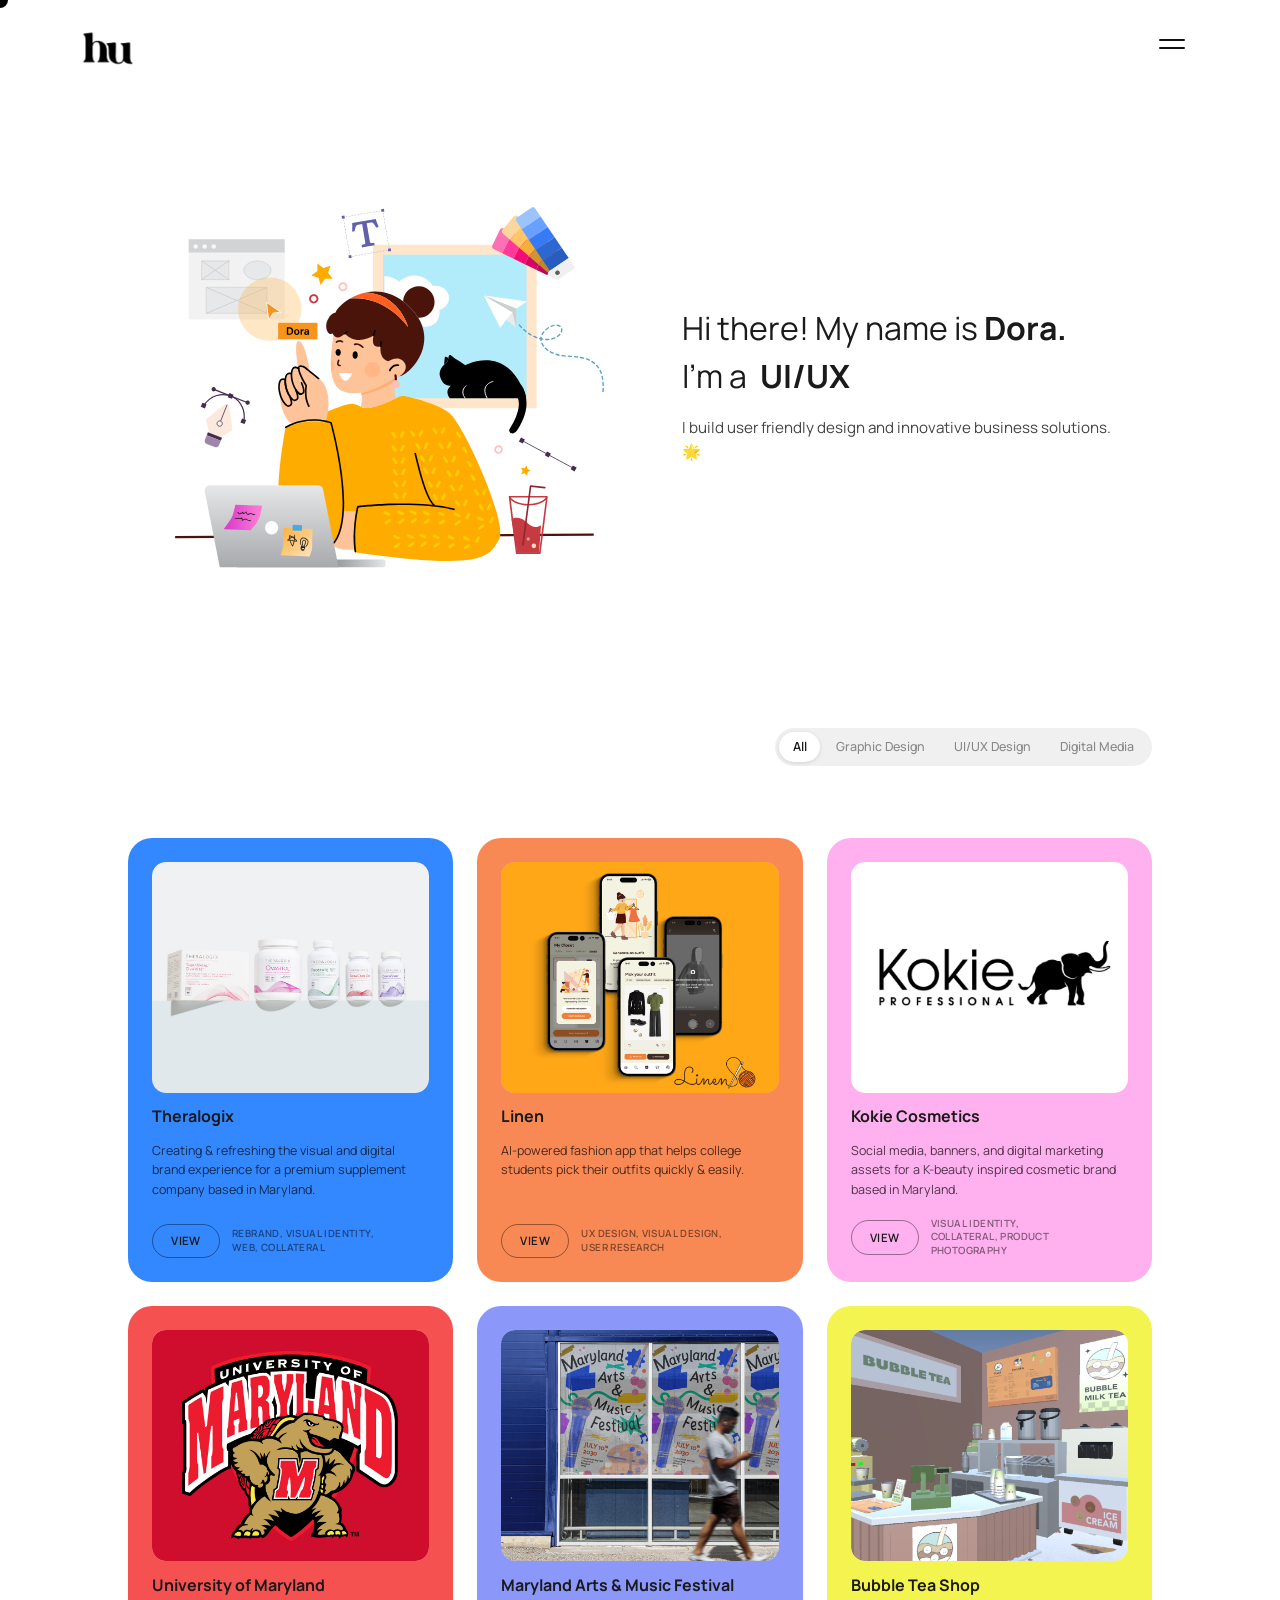
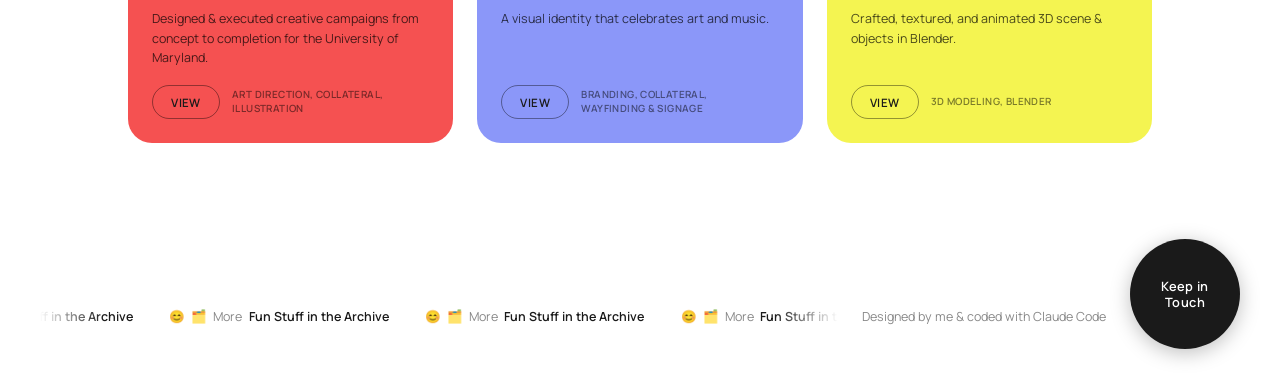
==== commit 8adc9165: "Replace CSS ticker animation with JS-driven constant speed Instant speed change on hover, no easing." ====
--- a/index.html
+++ b/index.html
@@ -1488,21 +1488,27 @@
     });
   });
 
-  // Ticker smooth speed on hover
+  // Ticker JS-driven constant speed, instant slow on hover
   (function() {
     const ticker = document.querySelector('.archive-ticker');
     const archive = document.querySelector('.footer-archive');
     if (!ticker || !archive) return;
-    const FAST = 12, SLOW = 48;
-    let current = FAST, target = FAST, raf;
-    function tick() {
-      current += (target - current) * 0.05;
-      ticker.style.animationDuration = current + 's';
-      raf = requestAnimationFrame(tick);
-    }
-    archive.addEventListener('mouseenter', () => { target = SLOW; });
-    archive.addEventListener('mouseleave', () => { target = FAST; });
-    raf = requestAnimationFrame(tick);
+    ticker.style.animation = 'none';
+    const NORMAL = 80, SLOW = 35;
+    let x = 0, speed = NORMAL, last = null;
+    archive.addEventListener('mouseenter', () => { speed = SLOW; });
+    archive.addEventListener('mouseleave', () => { speed = NORMAL; });
+    function loop(ts) {
+      if (last !== null) {
+        x -= speed * (ts - last) / 1000;
+        const half = ticker.scrollWidth / 2;
+        if (Math.abs(x) >= half) x += half;
+        ticker.style.transform = 'translateX(' + x + 'px)';
+      }
+      last = ts;
+      requestAnimationFrame(loop);
+    }
+    requestAnimationFrame(loop);
   })();
 
   // Hamburger menu
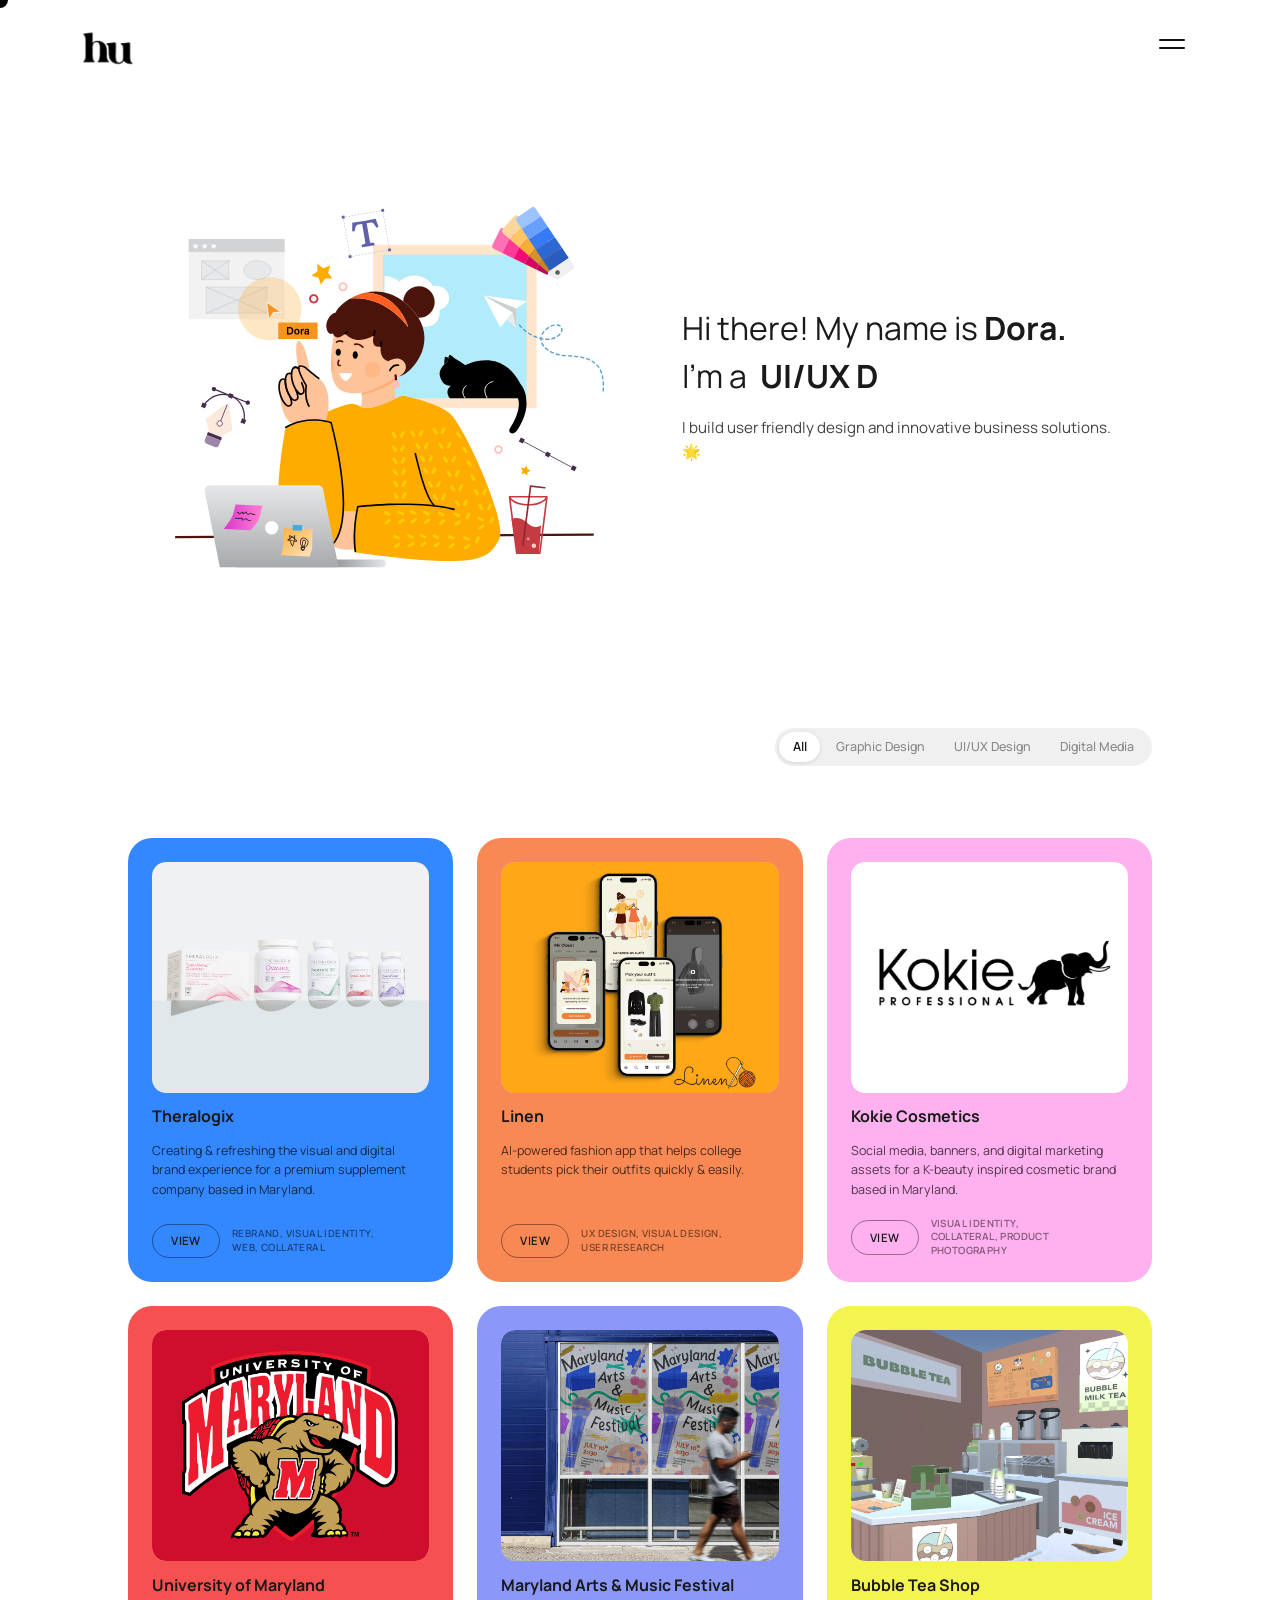
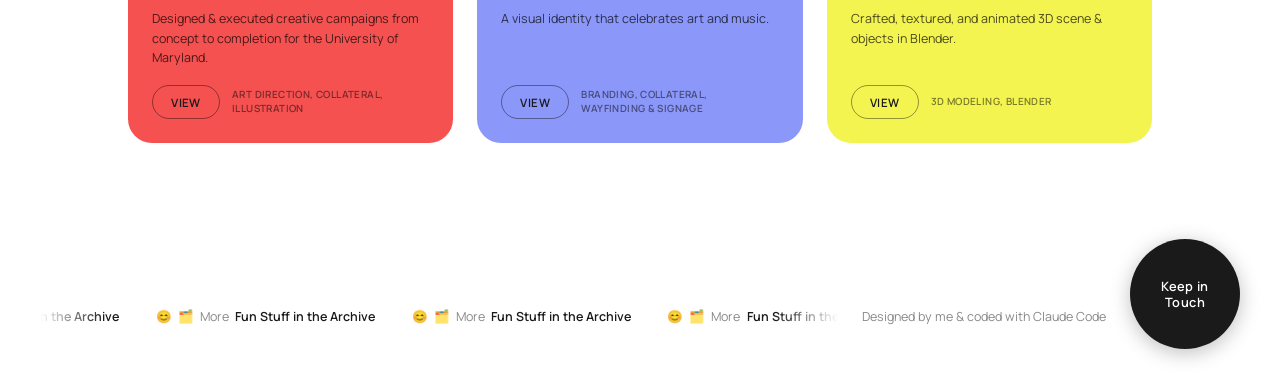
==== commit 1d2d5d34: "Smooth filter animation: fade out all, then stagger cards in Co-Authored-By: Claude Sonnet 4.6 <nore" ====
--- a/index.html
+++ b/index.html
@@ -1467,24 +1467,39 @@
     }
   });
 
+  let filterLock = false;
   document.querySelectorAll('.filter-btn').forEach(btn => {
     btn.addEventListener('click', () => {
+      if (filterLock) return;
+      filterLock = true;
+
       document.querySelectorAll('.filter-btn').forEach(b => b.classList.remove('active'));
       btn.classList.add('active');
       movePill(btn);
 
       const filter = btn.dataset.filter;
-      document.querySelectorAll('.work-card').forEach(card => {
-        const show = filter === 'all' || card.dataset.category === filter;
-        if (show) {
-          card.style.display = '';
-          requestAnimationFrame(() => { card.style.opacity = '1'; card.style.transform = ''; });
-        } else {
-          card.style.opacity = '0';
-          card.style.transform = 'scale(0.96)';
-          setTimeout(() => { card.style.display = 'none'; }, 220);
-        }
-      });
+      const cards = [...document.querySelectorAll('.work-card')];
+      const show = cards.filter(c => filter === 'all' || c.dataset.category === filter);
+      const hide = cards.filter(c => filter !== 'all' && c.dataset.category !== filter);
+
+      // Fade all visible cards out first
+      cards.forEach(c => { c.style.transition = 'opacity 0.18s ease'; c.style.opacity = '0'; });
+
+      setTimeout(() => {
+        // Switch display
+        hide.forEach(c => { c.style.display = 'none'; });
+        show.forEach(c => { c.style.display = ''; c.style.opacity = '0'; });
+
+        // Stagger them back in
+        show.forEach((c, i) => {
+          setTimeout(() => {
+            c.style.transition = 'opacity 0.22s ease';
+            c.style.opacity = '1';
+          }, i * 60);
+        });
+
+        setTimeout(() => { filterLock = false; }, show.length * 60 + 220);
+      }, 190);
     });
   });
 
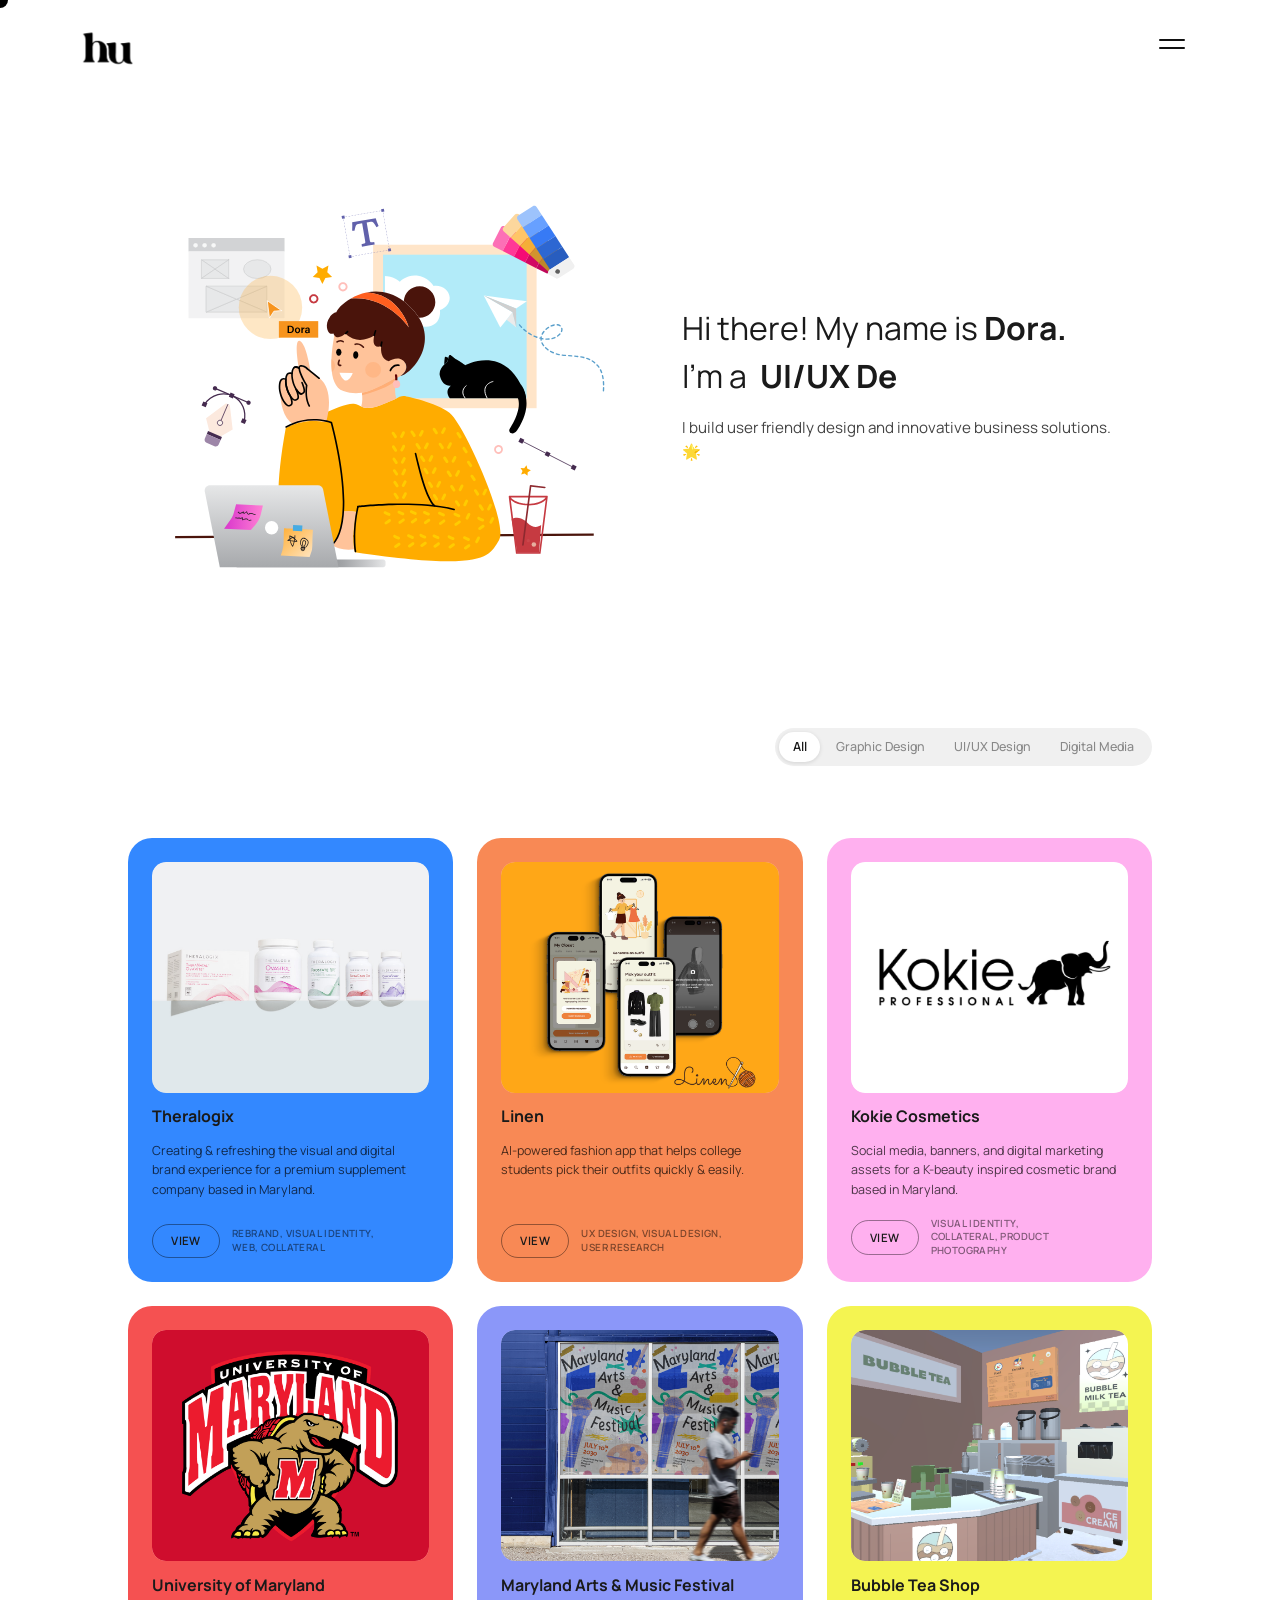
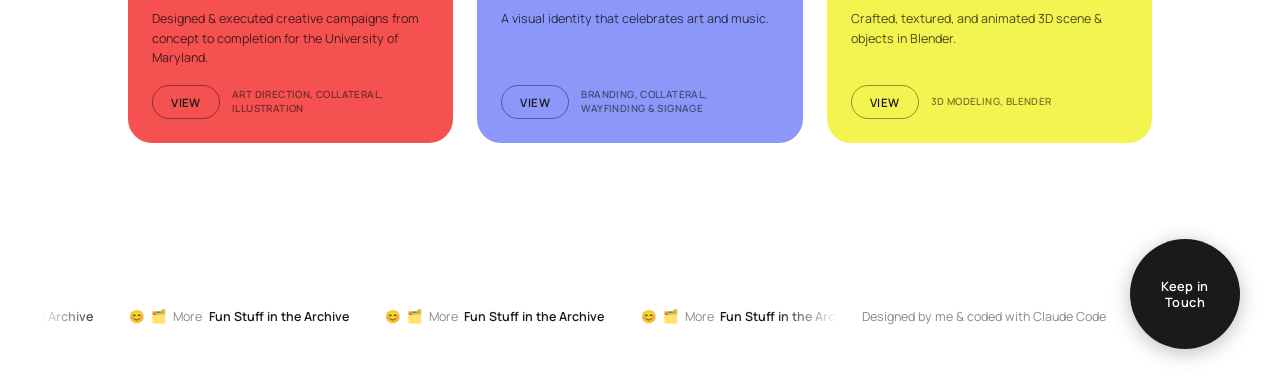
==== commit 6a3448d8: "Add scroll-triggered fade-in for filter toggle and cards Co-Authored-By: Claude Sonnet 4.6 <noreply@" ====
--- a/index.html
+++ b/index.html
@@ -239,7 +239,25 @@
       transition: transform 0.25s ease, box-shadow 0.25s ease, opacity 0.22s ease;
       cursor: pointer;
       box-shadow: none;
+      opacity: 0;
+      transform: translateY(24px);
+    }
+
+    .work-card.in-view {
       opacity: 1;
+      transform: translateY(0);
+      transition: opacity 0.5s ease, transform 0.5s ease;
+    }
+
+    .section-title.in-view {
+      opacity: 1;
+      transform: translateY(0);
+      transition: opacity 0.4s ease, transform 0.4s ease;
+    }
+
+    .section-title {
+      opacity: 0;
+      transform: translateY(16px);
     }
 
     .work-card:hover {
@@ -1503,6 +1521,28 @@
     });
   });
 
+  // Scroll fade-in for toggle and cards
+  (function() {
+    const targets = [
+      document.querySelector('.section-title'),
+      ...document.querySelectorAll('.work-card')
+    ].filter(Boolean);
+
+    const observer = new IntersectionObserver((entries) => {
+      entries.forEach((entry, _, obs) => {
+        if (entry.isIntersecting) {
+          entry.target.classList.add('in-view');
+          observer.unobserve(entry.target);
+        }
+      });
+    }, { threshold: 0.12 });
+
+    targets.forEach((el, i) => {
+      el.style.transitionDelay = (i * 60) + 'ms';
+      observer.observe(el);
+    });
+  })();
+
   // Ticker JS-driven constant speed, instant slow on hover
   (function() {
     const ticker = document.querySelector('.archive-ticker');
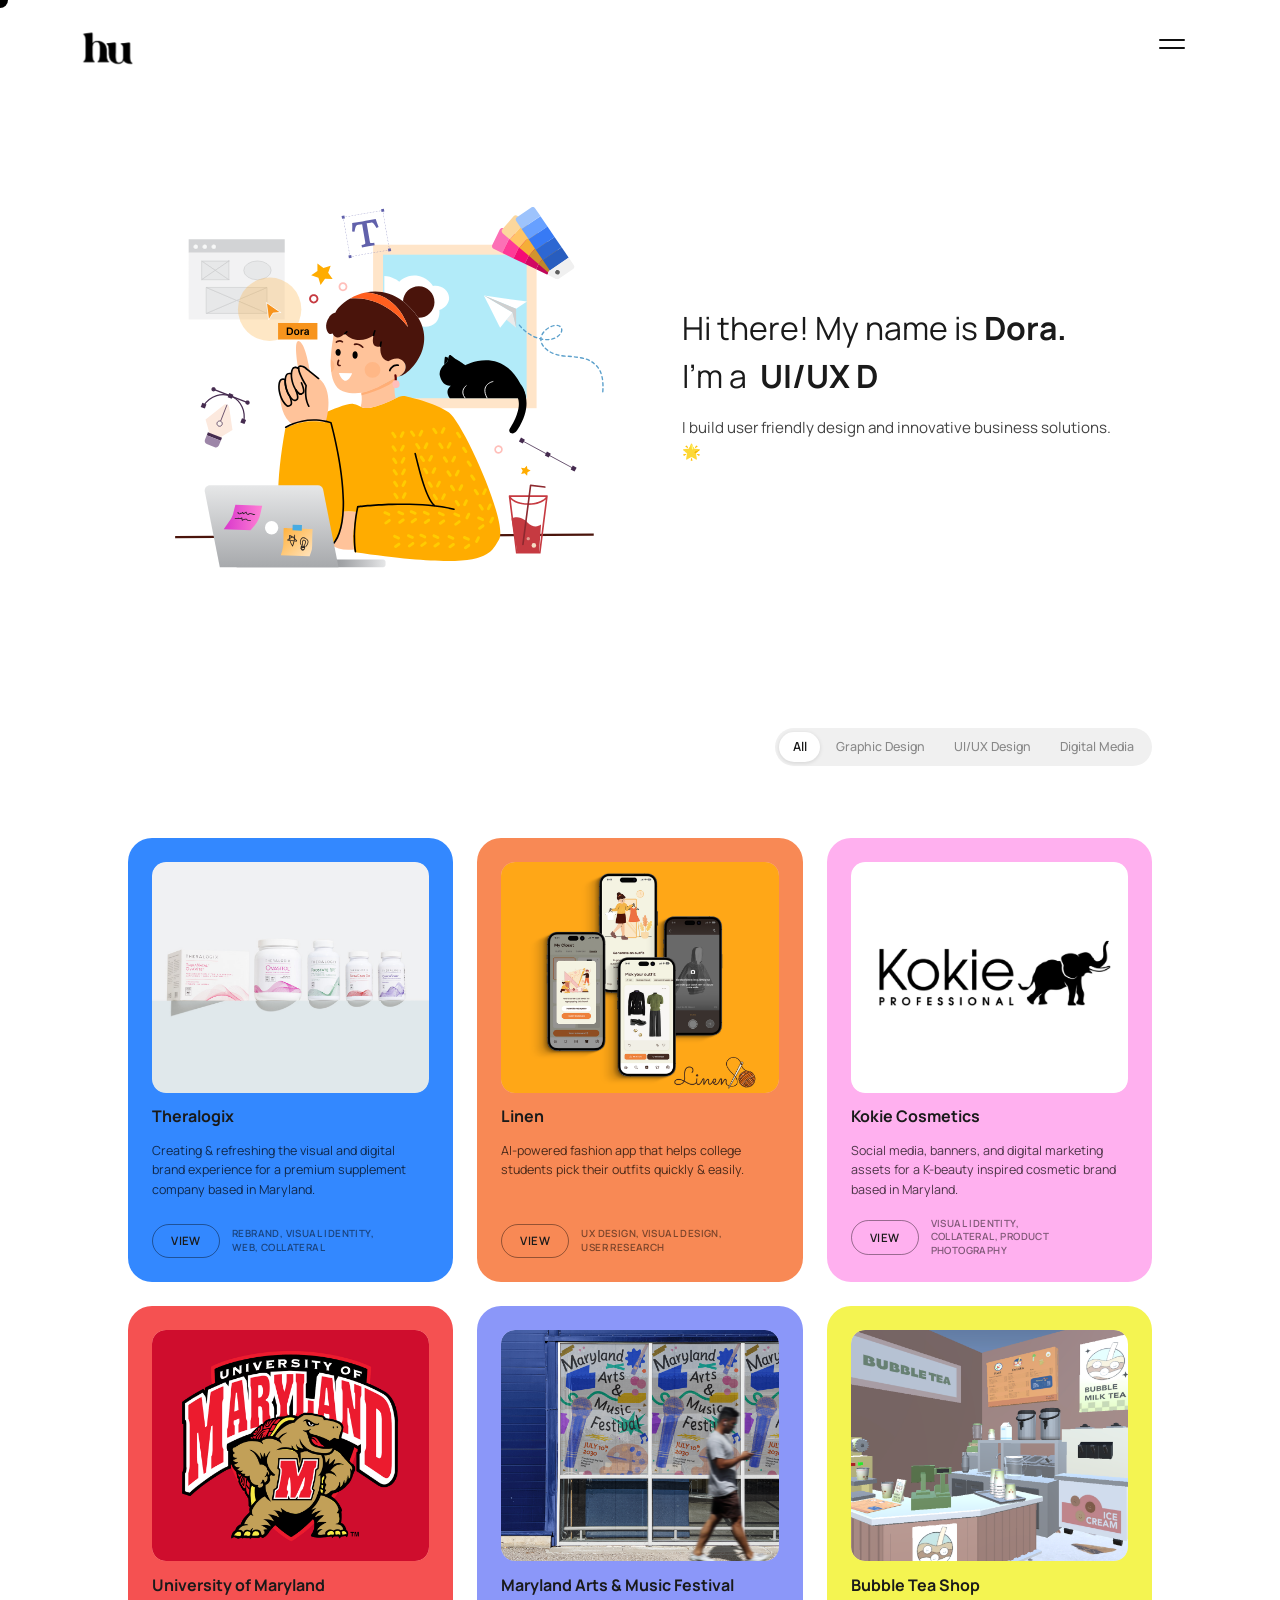
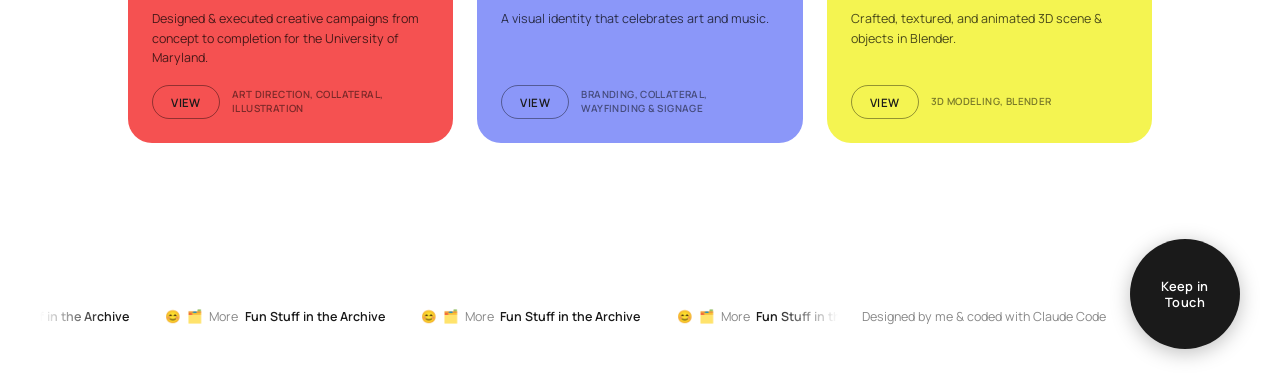
==== commit f483be0a: "Slow down toggle bar fade-in to 1.2s Co-Authored-By: Claude Sonnet 4.6 <noreply@anthropic.com>" ====
--- a/index.html
+++ b/index.html
@@ -252,7 +252,7 @@
     .section-title.in-view {
       opacity: 1;
       transform: translateY(0);
-      transition: opacity 0.4s ease, transform 0.4s ease;
+      transition: opacity 1.2s ease, transform 1.2s ease;
     }
 
     .section-title {
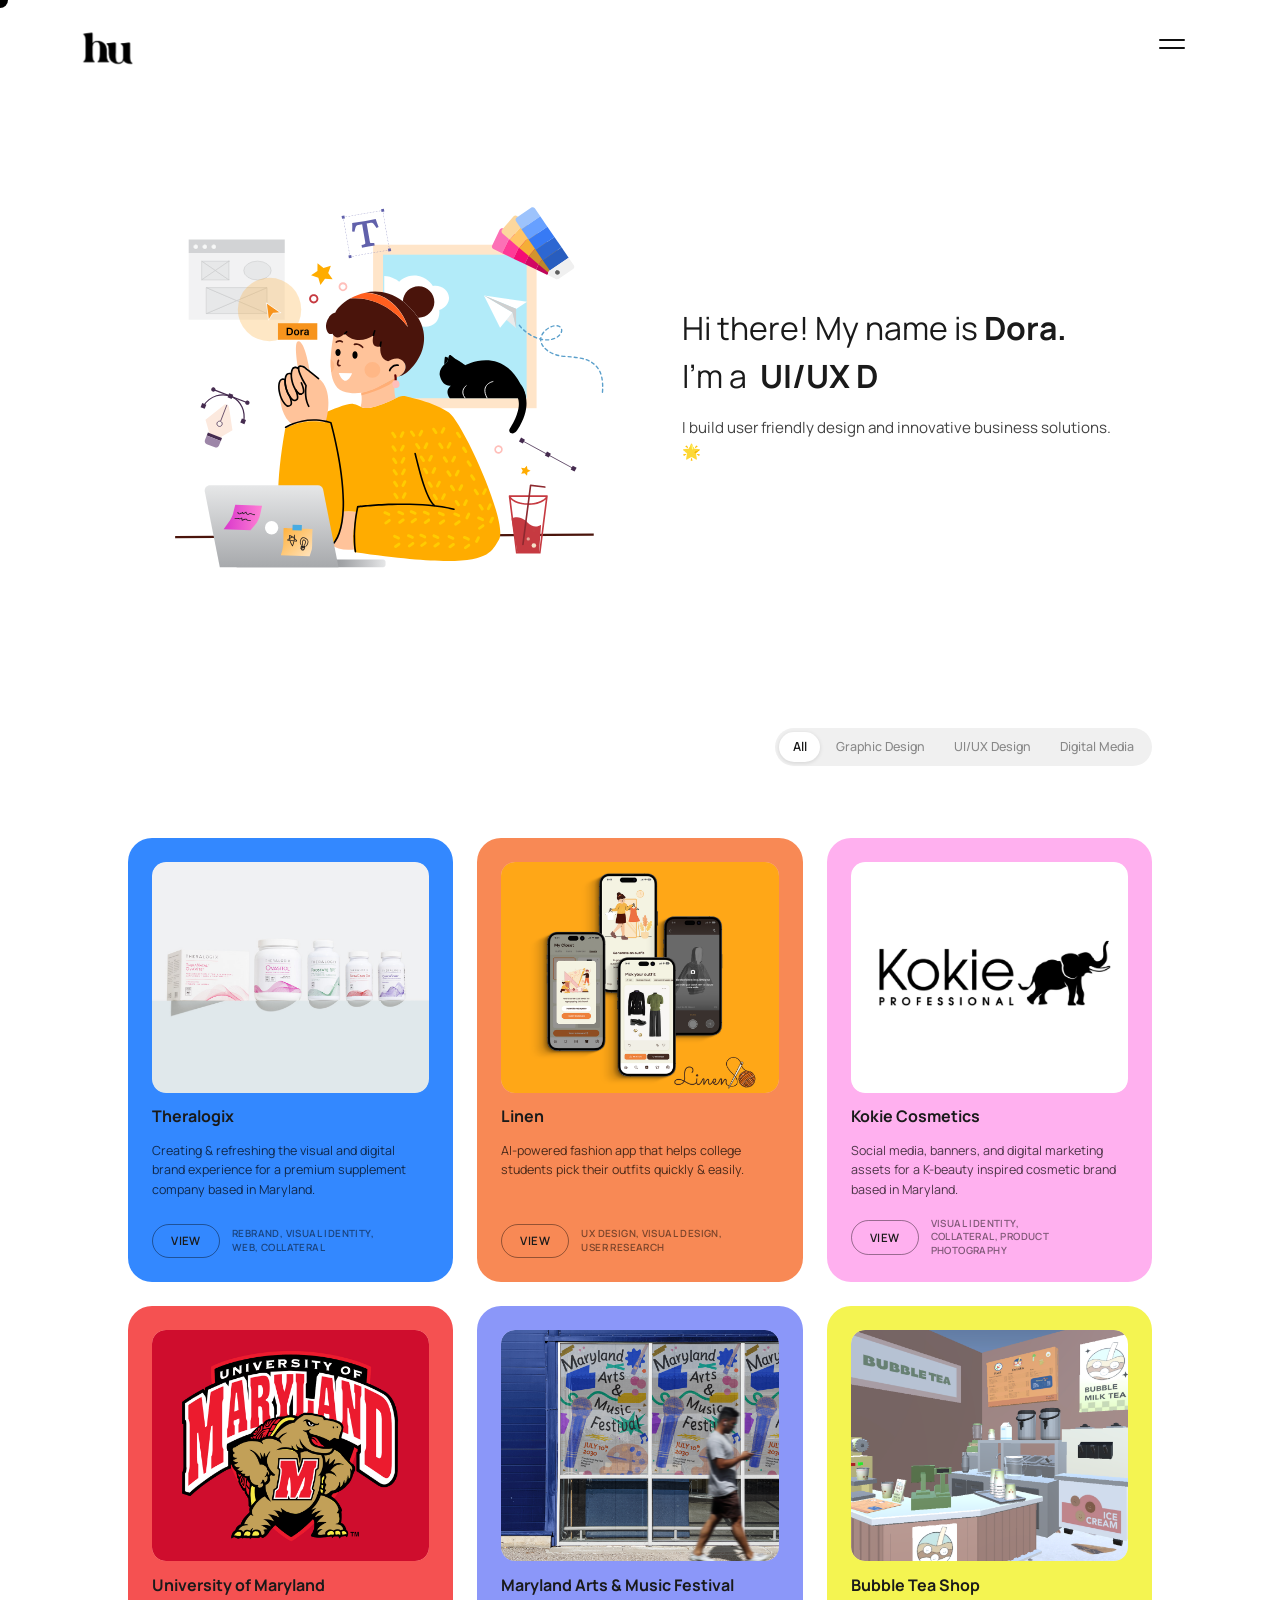
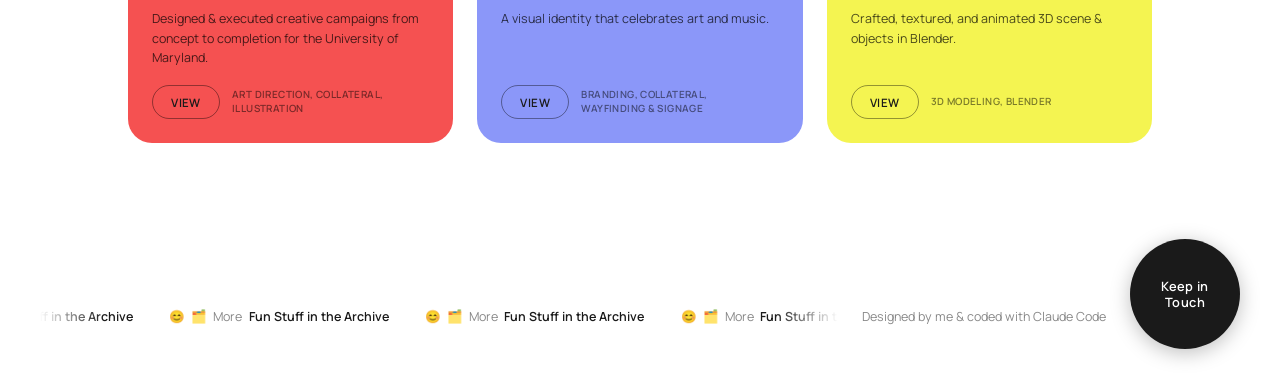
==== commit 34ead1b9: "Change 'Creative Technologist' to 'Multimedia Artist' in intro typewriter Co-Authored-By: Claude Son" ====
--- a/index.html
+++ b/index.html
@@ -1648,7 +1648,7 @@
   });
 
   // Typewriter role cycler
-  const roles = ['UI/UX Designer', 'Graphic Designer', '3D Modeler', 'Creative Technologist'];
+  const roles = ['UI/UX Designer', 'Graphic Designer', '3D Modeler', 'Multimedia Artist'];
   let roleIndex = 0;
   let charIndex = 0;
   let deleting = false;
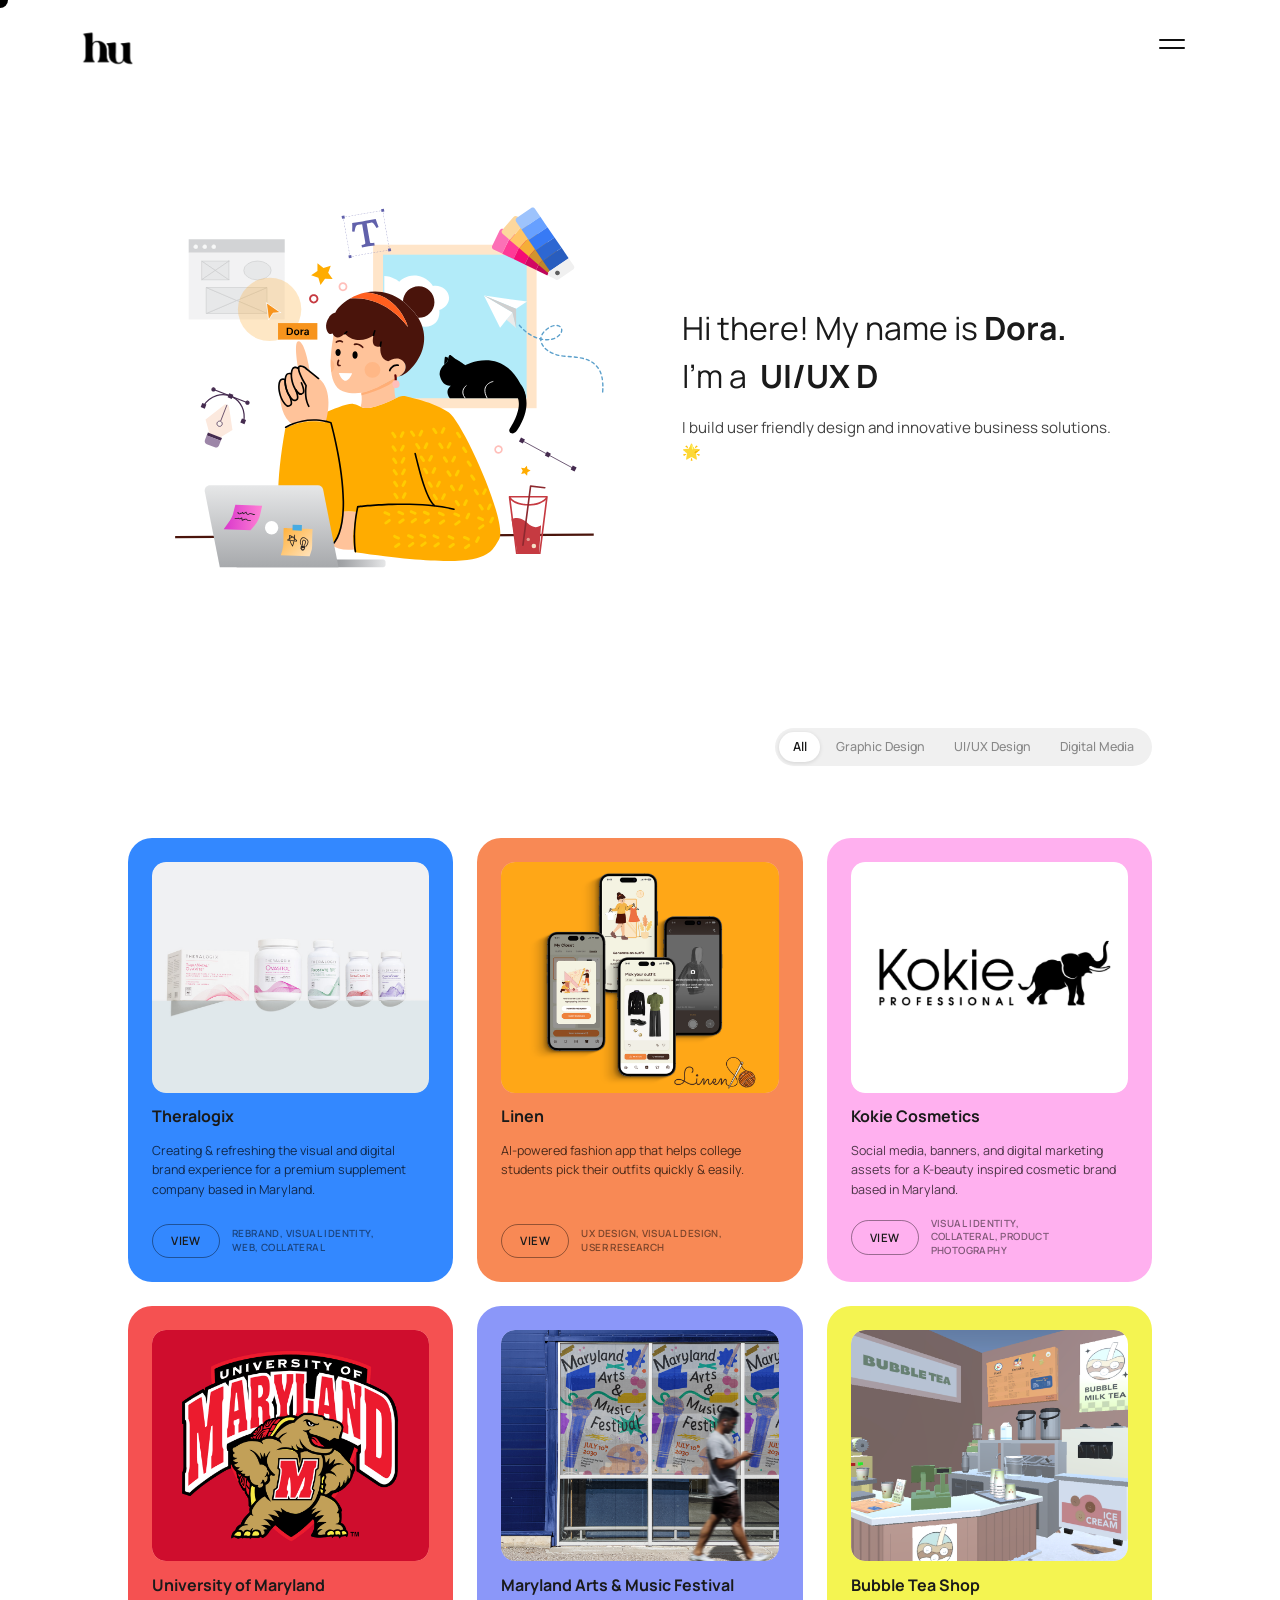
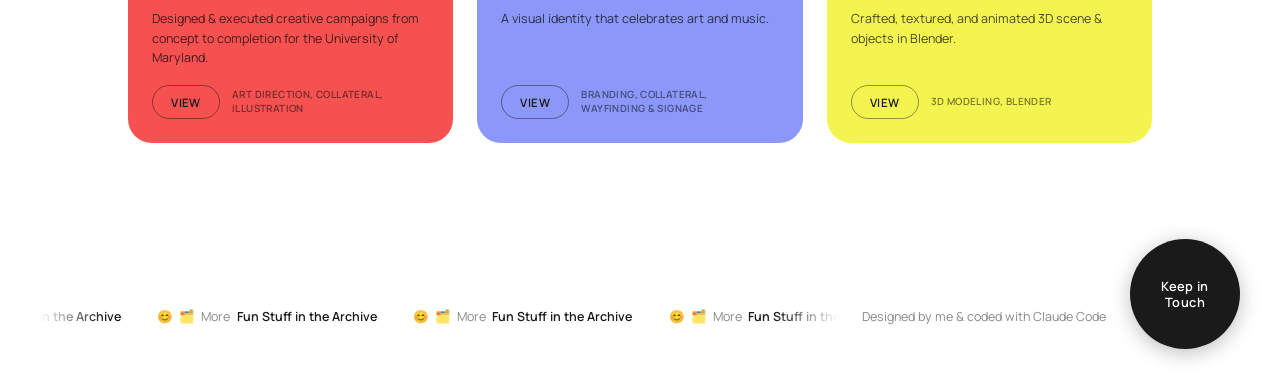
==== commit 03b7df4c: "Fix card scroll animation: opacity-only fade, clear transitionDelay after entrance Co-Authored-By: C" ====
--- a/index.html
+++ b/index.html
@@ -102,6 +102,7 @@
       height: auto;
       overflow: visible;
     }
+
 
     .hero-text {
       flex: 1 1 50%;
@@ -236,28 +237,23 @@
       display: flex;
       flex-direction: column;
       gap: 0.85rem;
-      transition: transform 0.25s ease, box-shadow 0.25s ease, opacity 0.22s ease;
+      transition: transform 0.25s ease, box-shadow 0.25s ease, opacity 0.5s ease;
       cursor: pointer;
       box-shadow: none;
       opacity: 0;
-      transform: translateY(24px);
     }
 
     .work-card.in-view {
       opacity: 1;
-      transform: translateY(0);
-      transition: opacity 0.5s ease, transform 0.5s ease;
+    }
+
+    .section-title {
+      opacity: 0;
+      transition: opacity 1.2s ease;
     }
 
     .section-title.in-view {
       opacity: 1;
-      transform: translateY(0);
-      transition: opacity 1.2s ease, transform 1.2s ease;
-    }
-
-    .section-title {
-      opacity: 0;
-      transform: translateY(16px);
     }
 
     .work-card:hover {
@@ -1529,16 +1525,18 @@
     ].filter(Boolean);
 
     const observer = new IntersectionObserver((entries) => {
-      entries.forEach((entry, _, obs) => {
+      entries.forEach(entry => {
         if (entry.isIntersecting) {
-          entry.target.classList.add('in-view');
-          observer.unobserve(entry.target);
+          const el = entry.target;
+          el.classList.add('in-view');
+          observer.unobserve(el);
+          setTimeout(() => { el.style.transitionDelay = ''; }, 800);
         }
       });
-    }, { threshold: 0.12 });
+    }, { threshold: 0.1 });
 
     targets.forEach((el, i) => {
-      el.style.transitionDelay = (i * 60) + 'ms';
+      el.style.transitionDelay = (i * 80) + 'ms';
       observer.observe(el);
     });
   })();
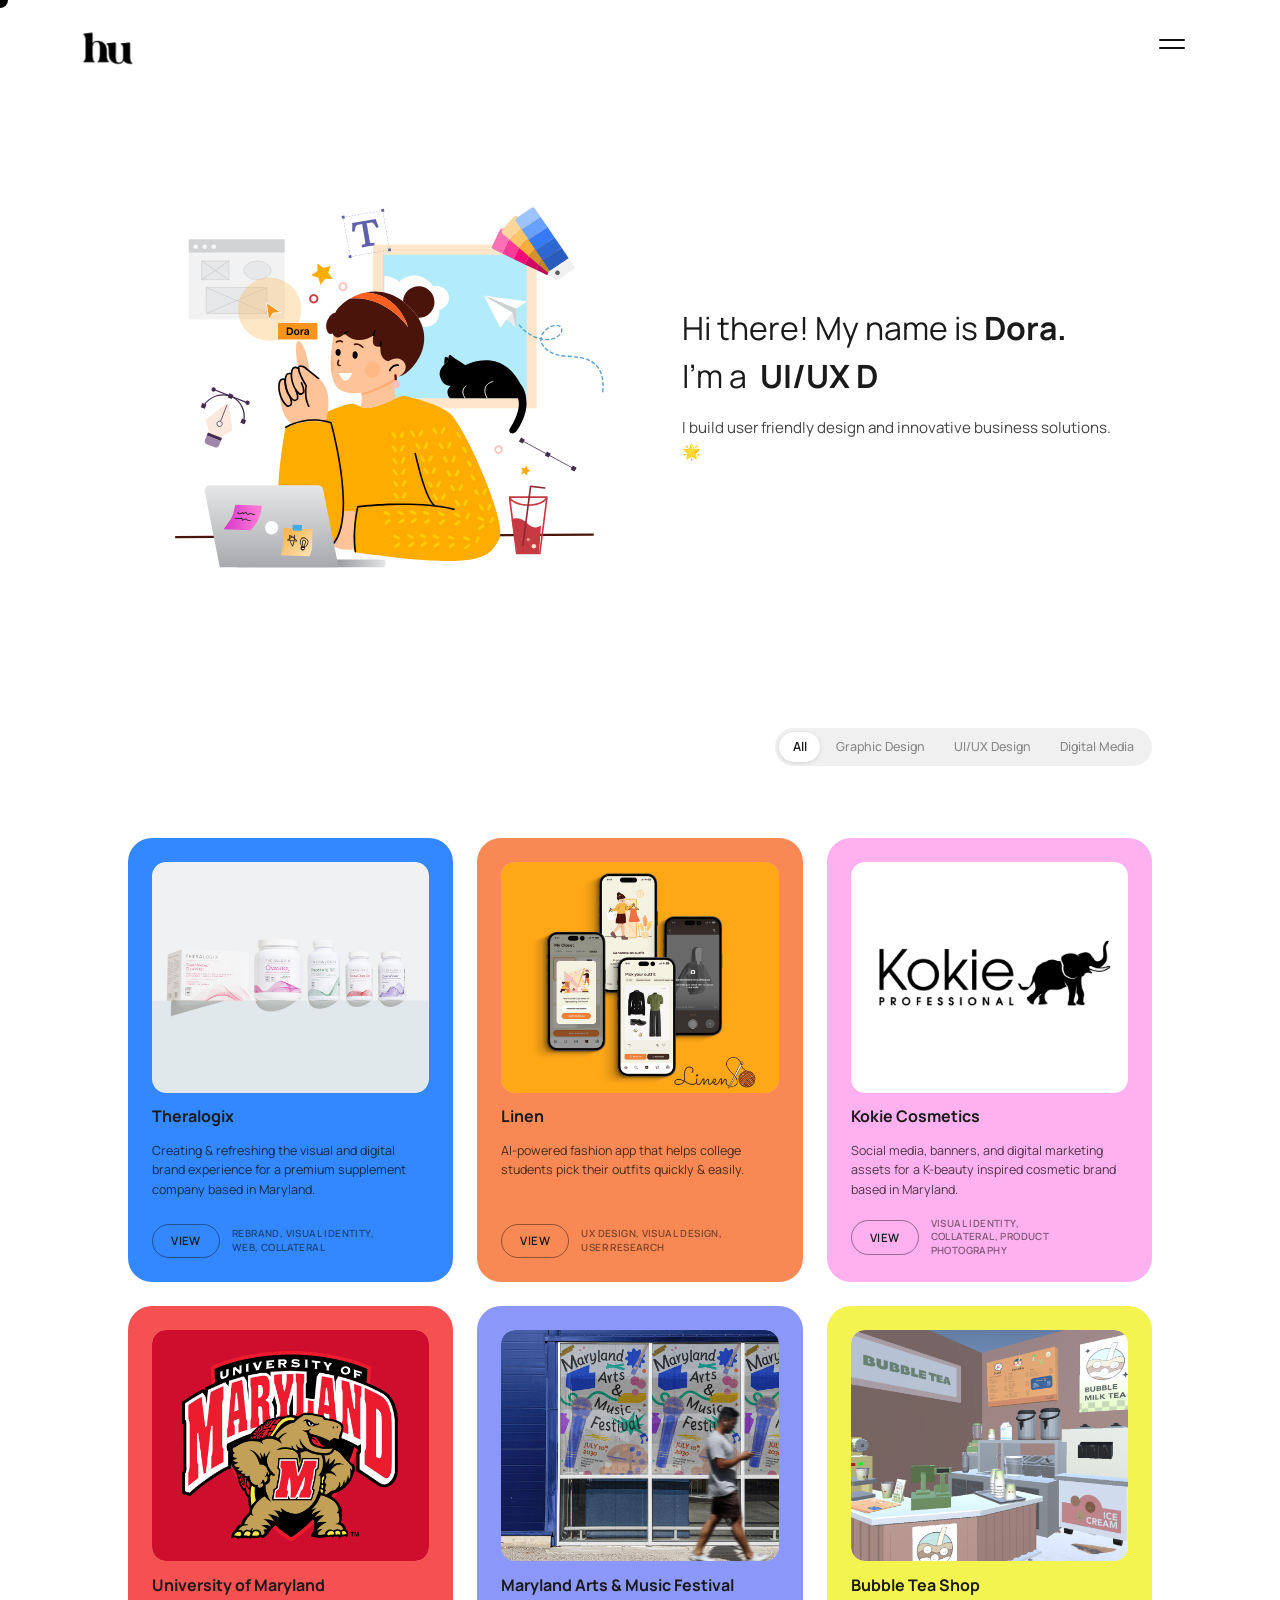
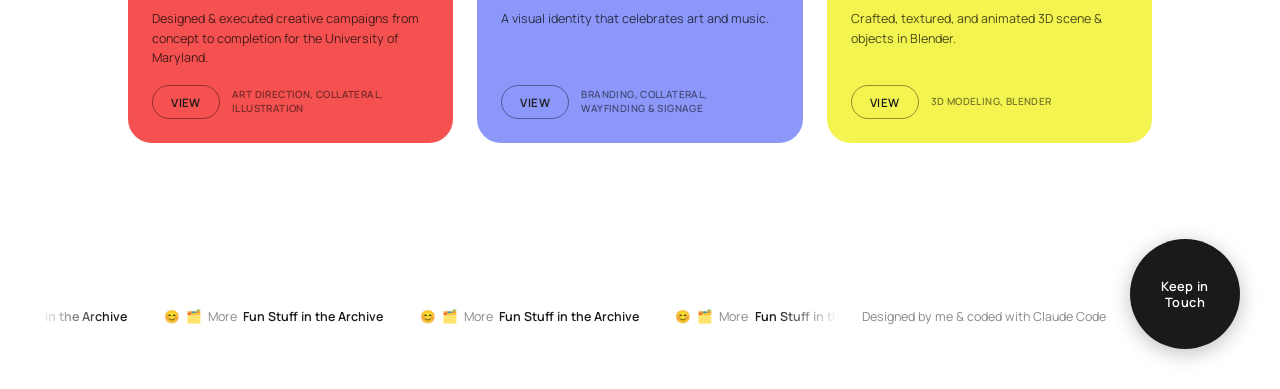
==== commit db93159d: "Smooth filter animation: clean up inline styles after fade so hover still works Co-Authored-By: Clau" ====
--- a/index.html
+++ b/index.html
@@ -1496,24 +1496,39 @@
       const show = cards.filter(c => filter === 'all' || c.dataset.category === filter);
       const hide = cards.filter(c => filter !== 'all' && c.dataset.category !== filter);
 
-      // Fade all visible cards out first
-      cards.forEach(c => { c.style.transition = 'opacity 0.18s ease'; c.style.opacity = '0'; });
+      // Fade out only currently visible cards
+      const visible = cards.filter(c => c.style.display !== 'none');
+      visible.forEach(c => {
+        c.style.transition = 'opacity 0.2s ease';
+        c.style.opacity = '0';
+      });
 
       setTimeout(() => {
         // Switch display
         hide.forEach(c => { c.style.display = 'none'; });
-        show.forEach(c => { c.style.display = ''; c.style.opacity = '0'; });
-
-        // Stagger them back in
+        show.forEach(c => {
+          c.style.transition = 'none';
+          c.style.opacity = '0';
+          c.style.display = '';
+        });
+
+        // Force reflow so transition fires
+        show[0] && show[0].getBoundingClientRect();
+
+        // Stagger fade in, then clean up inline styles so hover works normally
         show.forEach((c, i) => {
           setTimeout(() => {
-            c.style.transition = 'opacity 0.22s ease';
+            c.style.transition = 'opacity 0.3s ease';
             c.style.opacity = '1';
-          }, i * 60);
+            setTimeout(() => {
+              c.style.transition = '';
+              c.style.opacity = '';
+            }, 350);
+          }, i * 70);
         });
 
-        setTimeout(() => { filterLock = false; }, show.length * 60 + 220);
-      }, 190);
+        setTimeout(() => { filterLock = false; }, show.length * 70 + 360);
+      }, 220);
     });
   });
 
